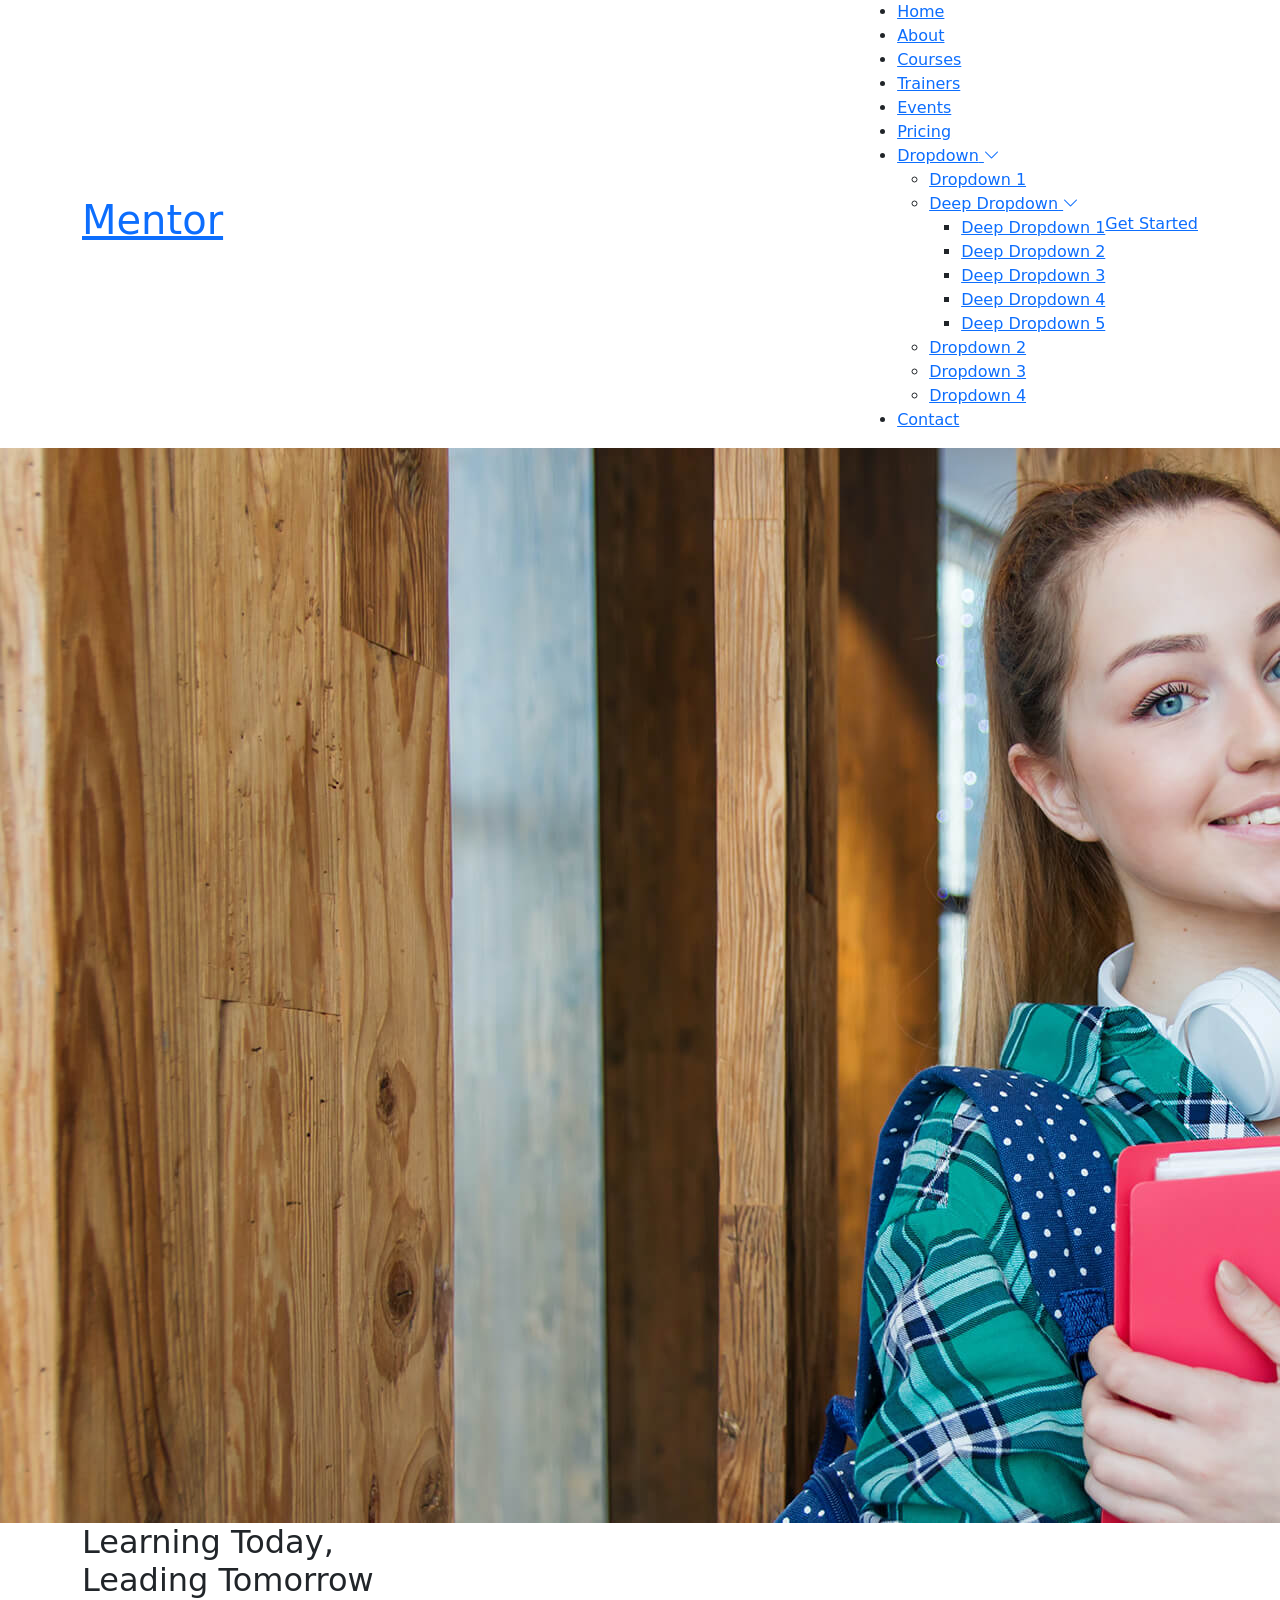
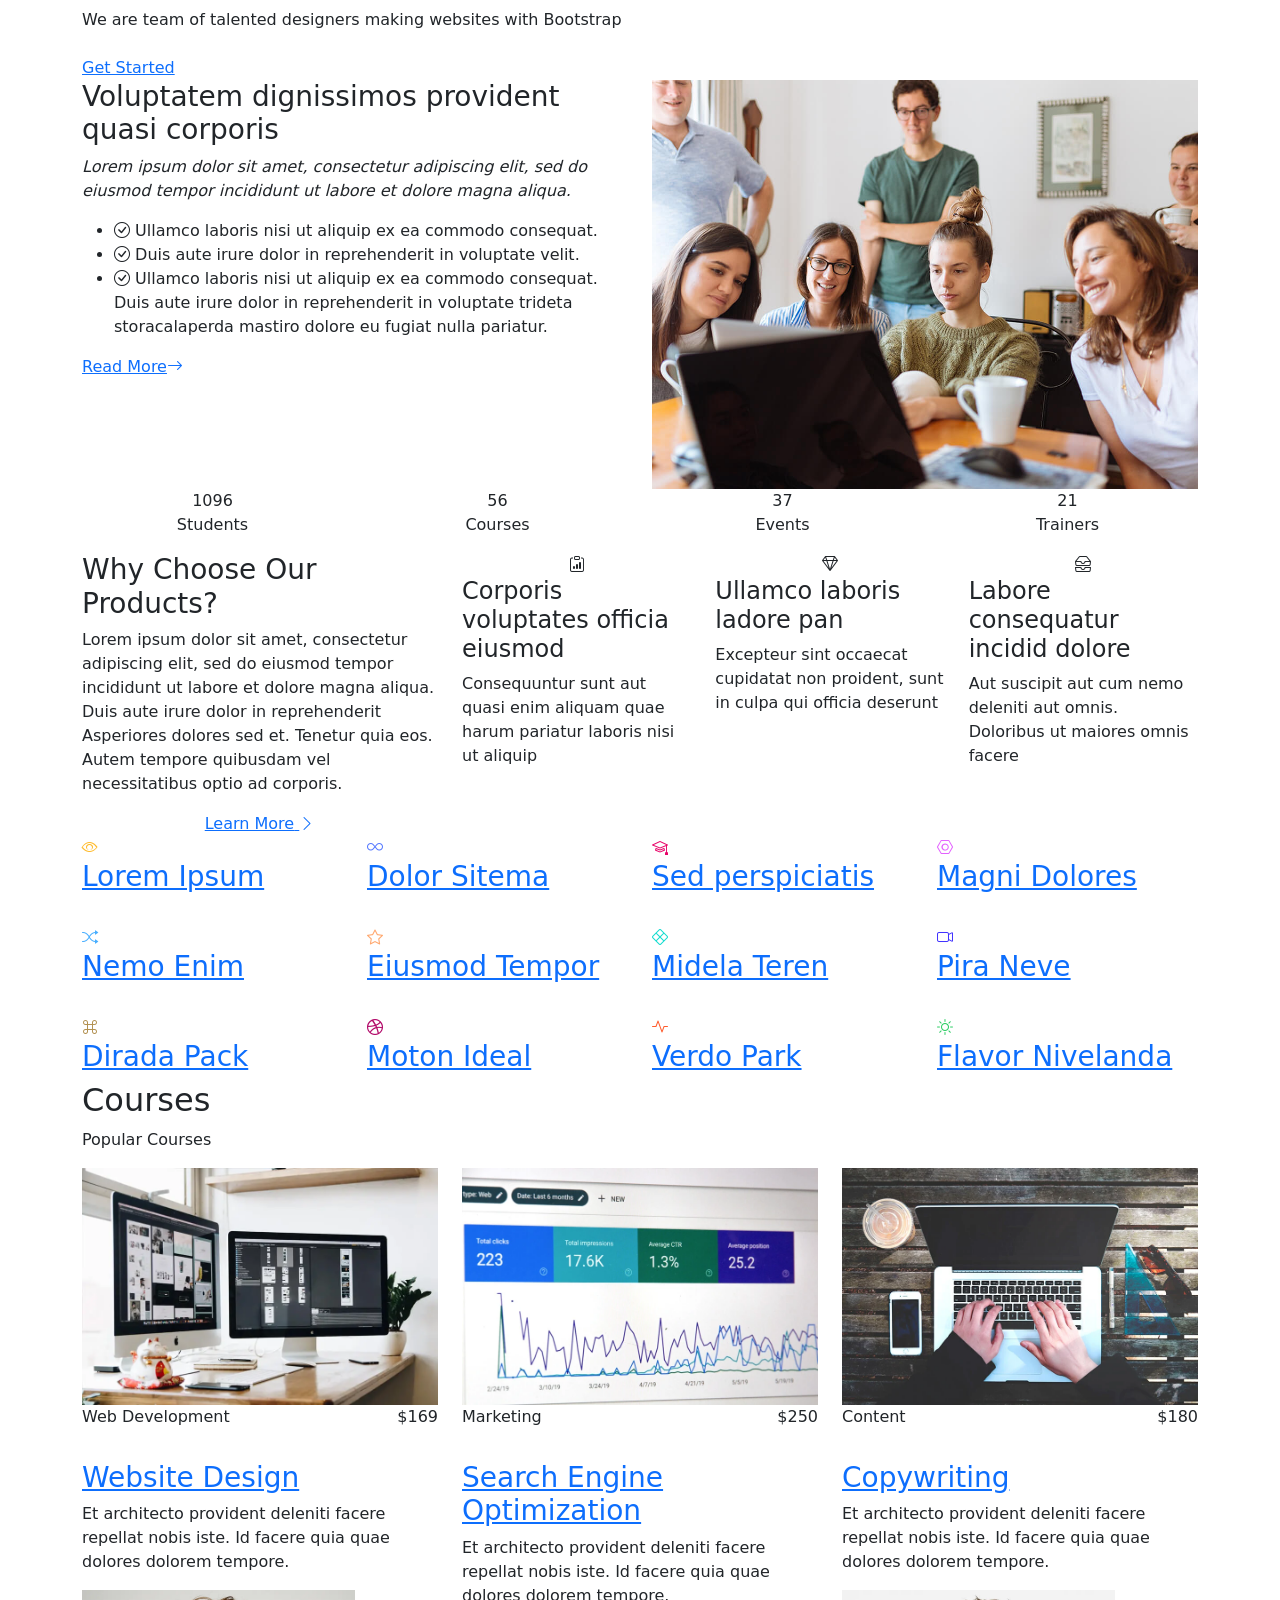
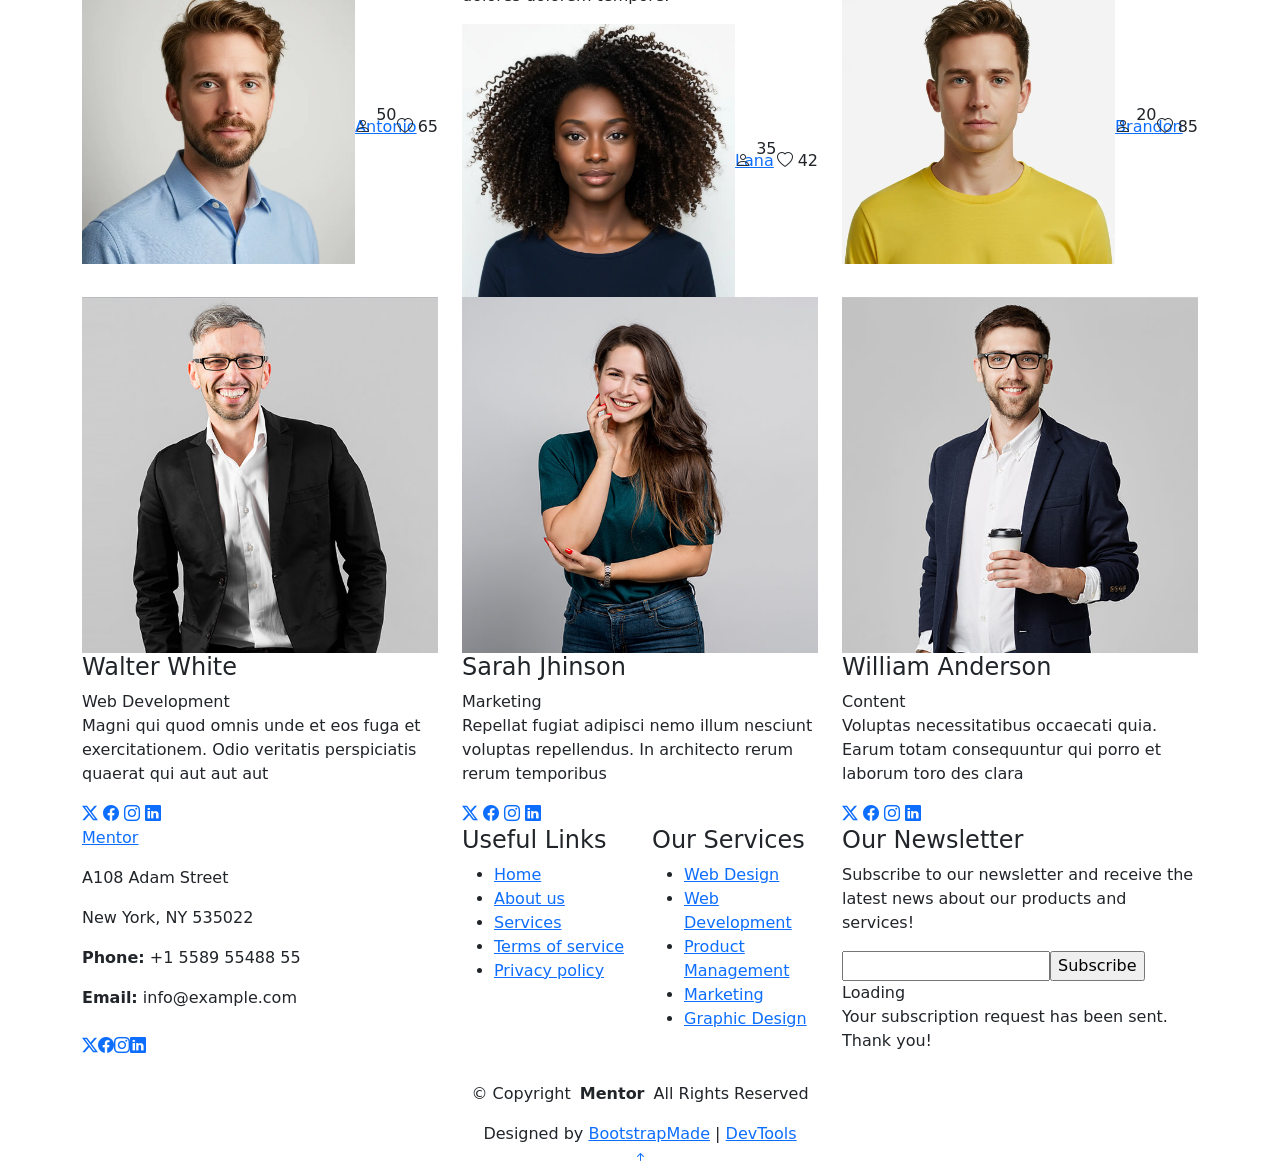
==== index.html @ 9e40e123 "push to github" ====
<!DOCTYPE html>
<html lang="en">

<head>
  <meta charset="utf-8">
  <meta content="width=device-width, initial-scale=1.0" name="viewport">
  <title>Index - Mentor Bootstrap Template</title>
  <meta name="description" content="">
  <meta name="keywords" content="">

  <!-- Favicons -->
  <link href="assets/img/favicon.png" rel="icon">
  <link href="assets/img/apple-touch-icon.png" rel="apple-touch-icon">

  <!-- Fonts -->
  <link href="https://fonts.googleapis.com" rel="preconnect">
  <link href="https://fonts.gstatic.com" rel="preconnect" crossorigin>
  <link href="https://fonts.googleapis.com/css2?family=Open+Sans:ital,wght@0,300;0,400;0,500;0,600;0,700;0,800;1,300;1,400;1,500;1,600;1,700;1,800&family=Poppins:ital,wght@0,100;0,200;0,300;0,400;0,500;0,600;0,700;0,800;0,900;1,100;1,200;1,300;1,400;1,500;1,600;1,700;1,800;1,900&family=Raleway:ital,wght@0,100;0,200;0,300;0,400;0,500;0,600;0,700;0,800;0,900;1,100;1,200;1,300;1,400;1,500;1,600;1,700;1,800;1,900&display=swap" rel="stylesheet">

  <!-- Vendor CSS Files -->
  <link href="assets/vendor/bootstrap/css/bootstrap.min.css" rel="stylesheet">
  <link href="assets/vendor/bootstrap-icons/bootstrap-icons.css" rel="stylesheet">
  <link href="assets/vendor/aos/aos.css" rel="stylesheet">
  <link href="assets/vendor/glightbox/css/glightbox.min.css" rel="stylesheet">
  <link href="assets/vendor/swiper/swiper-bundle.min.css" rel="stylesheet">

  <!-- Main CSS File -->
  <link href="assets/css/main.css" rel="stylesheet">

  <!-- =======================================================
  * Template Name: Mentor
  * Template URL: https://bootstrapmade.com/mentor-free-education-bootstrap-theme/
  * Updated: Jul 07 2025 with Bootstrap v5.3.7
  * Author: BootstrapMade.com
  * License: https://bootstrapmade.com/license/
  ======================================================== -->
</head>

<body class="index-page">

  <header id="header" class="header d-flex align-items-center sticky-top">
    <div class="container-fluid container-xl position-relative d-flex align-items-center">

      <a href="index.html" class="logo d-flex align-items-center me-auto">
        <!-- Uncomment the line below if you also wish to use an image logo -->
        <!-- <img src="assets/img/logo.webp" alt=""> -->
        <h1 class="sitename">Mentor</h1>
      </a>

      <nav id="navmenu" class="navmenu">
        <ul>
          <li><a href="index.html" class="active">Home<br></a></li>
          <li><a href="about.html">About</a></li>
          <li><a href="courses.html">Courses</a></li>
          <li><a href="trainers.html">Trainers</a></li>
          <li><a href="events.html">Events</a></li>
          <li><a href="pricing.html">Pricing</a></li>
          <li class="dropdown"><a href="#"><span>Dropdown</span> <i class="bi bi-chevron-down toggle-dropdown"></i></a>
            <ul>
              <li><a href="#">Dropdown 1</a></li>
              <li class="dropdown"><a href="#"><span>Deep Dropdown</span> <i class="bi bi-chevron-down toggle-dropdown"></i></a>
                <ul>
                  <li><a href="#">Deep Dropdown 1</a></li>
                  <li><a href="#">Deep Dropdown 2</a></li>
                  <li><a href="#">Deep Dropdown 3</a></li>
                  <li><a href="#">Deep Dropdown 4</a></li>
                  <li><a href="#">Deep Dropdown 5</a></li>
                </ul>
              </li>
              <li><a href="#">Dropdown 2</a></li>
              <li><a href="#">Dropdown 3</a></li>
              <li><a href="#">Dropdown 4</a></li>
            </ul>
          </li>
          <li><a href="contact.html">Contact</a></li>
        </ul>
        <i class="mobile-nav-toggle d-xl-none bi bi-list"></i>
      </nav>

      <a class="btn-getstarted" href="courses.html">Get Started</a>

    </div>
  </header>

  <main class="main">

    <!-- Hero Section -->
    <section id="hero" class="hero section dark-background">

      <img src="assets/img/hero-bg.jpg" alt="" data-aos="fade-in">

      <div class="container">
        <h2 data-aos="fade-up" data-aos-delay="100">Learning Today,<br>Leading Tomorrow</h2>
        <p data-aos="fade-up" data-aos-delay="200">We are team of talented designers making websites with Bootstrap</p>
        <div class="d-flex mt-4" data-aos="fade-up" data-aos-delay="300">
          <a href="courses.html" class="btn-get-started">Get Started</a>
        </div>
      </div>

    </section><!-- /Hero Section -->

    <!-- About Section -->
    <section id="about" class="about section">

      <div class="container">

        <div class="row gy-4">

          <div class="col-lg-6 order-1 order-lg-2" data-aos="fade-up" data-aos-delay="100">
            <img src="assets/img/about.jpg" class="img-fluid" alt="">
          </div>

          <div class="col-lg-6 order-2 order-lg-1 content" data-aos="fade-up" data-aos-delay="200">
            <h3>Voluptatem dignissimos provident quasi corporis</h3>
            <p class="fst-italic">
              Lorem ipsum dolor sit amet, consectetur adipiscing elit, sed do eiusmod tempor incididunt ut labore et dolore
              magna aliqua.
            </p>
            <ul>
              <li><i class="bi bi-check-circle"></i> <span>Ullamco laboris nisi ut aliquip ex ea commodo consequat.</span></li>
              <li><i class="bi bi-check-circle"></i> <span>Duis aute irure dolor in reprehenderit in voluptate velit.</span></li>
              <li><i class="bi bi-check-circle"></i> <span>Ullamco laboris nisi ut aliquip ex ea commodo consequat. Duis aute irure dolor in reprehenderit in voluptate trideta storacalaperda mastiro dolore eu fugiat nulla pariatur.</span></li>
            </ul>
            <a href="#" class="read-more"><span>Read More</span><i class="bi bi-arrow-right"></i></a>
          </div>

        </div>

      </div>

    </section><!-- /About Section -->

    <!-- Counts Section -->
    <section id="counts" class="section counts light-background">

      <div class="container" data-aos="fade-up" data-aos-delay="100">

        <div class="row gy-4">

          <div class="col-lg-3 col-md-6">
            <div class="stats-item text-center w-100 h-100">
              <span data-purecounter-start="0" data-purecounter-end="1232" data-purecounter-duration="1" class="purecounter"></span>
              <p>Students</p>
            </div>
          </div><!-- End Stats Item -->

          <div class="col-lg-3 col-md-6">
            <div class="stats-item text-center w-100 h-100">
              <span data-purecounter-start="0" data-purecounter-end="64" data-purecounter-duration="1" class="purecounter"></span>
              <p>Courses</p>
            </div>
          </div><!-- End Stats Item -->

          <div class="col-lg-3 col-md-6">
            <div class="stats-item text-center w-100 h-100">
              <span data-purecounter-start="0" data-purecounter-end="42" data-purecounter-duration="1" class="purecounter"></span>
              <p>Events</p>
            </div>
          </div><!-- End Stats Item -->

          <div class="col-lg-3 col-md-6">
            <div class="stats-item text-center w-100 h-100">
              <span data-purecounter-start="0" data-purecounter-end="24" data-purecounter-duration="1" class="purecounter"></span>
              <p>Trainers</p>
            </div>
          </div><!-- End Stats Item -->

        </div>

      </div>

    </section><!-- /Counts Section -->

    <!-- Why Us Section -->
    <section id="why-us" class="section why-us">

      <div class="container">

        <div class="row gy-4">

          <div class="col-lg-4" data-aos="fade-up" data-aos-delay="100">
            <div class="why-box">
              <h3>Why Choose Our Products?</h3>
              <p>
                Lorem ipsum dolor sit amet, consectetur adipiscing elit, sed do eiusmod tempor incididunt ut labore et dolore magna aliqua. Duis aute irure dolor in reprehenderit
                Asperiores dolores sed et. Tenetur quia eos. Autem tempore quibusdam vel necessitatibus optio ad corporis.
              </p>
              <div class="text-center">
                <a href="#" class="more-btn"><span>Learn More</span> <i class="bi bi-chevron-right"></i></a>
              </div>
            </div>
          </div><!-- End Why Box -->

          <div class="col-lg-8 d-flex align-items-stretch">
            <div class="row gy-4" data-aos="fade-up" data-aos-delay="200">

              <div class="col-xl-4">
                <div class="icon-box d-flex flex-column justify-content-center align-items-center">
                  <i class="bi bi-clipboard-data"></i>
                  <h4>Corporis voluptates officia eiusmod</h4>
                  <p>Consequuntur sunt aut quasi enim aliquam quae harum pariatur laboris nisi ut aliquip</p>
                </div>
              </div><!-- End Icon Box -->

              <div class="col-xl-4" data-aos="fade-up" data-aos-delay="300">
                <div class="icon-box d-flex flex-column justify-content-center align-items-center">
                  <i class="bi bi-gem"></i>
                  <h4>Ullamco laboris ladore pan</h4>
                  <p>Excepteur sint occaecat cupidatat non proident, sunt in culpa qui officia deserunt</p>
                </div>
              </div><!-- End Icon Box -->

              <div class="col-xl-4" data-aos="fade-up" data-aos-delay="400">
                <div class="icon-box d-flex flex-column justify-content-center align-items-center">
                  <i class="bi bi-inboxes"></i>
                  <h4>Labore consequatur incidid dolore</h4>
                  <p>Aut suscipit aut cum nemo deleniti aut omnis. Doloribus ut maiores omnis facere</p>
                </div>
              </div><!-- End Icon Box -->

            </div>
          </div>

        </div>

      </div>

    </section><!-- /Why Us Section -->

    <!-- Features Section -->
    <section id="features" class="features section">

      <div class="container">

        <div class="row gy-4">

          <div class="col-lg-3 col-md-4" data-aos="fade-up" data-aos-delay="100">
            <div class="features-item">
              <i class="bi bi-eye" style="color: #ffbb2c;"></i>
              <h3><a href="" class="stretched-link">Lorem Ipsum</a></h3>
            </div>
          </div><!-- End Feature Item -->

          <div class="col-lg-3 col-md-4" data-aos="fade-up" data-aos-delay="200">
            <div class="features-item">
              <i class="bi bi-infinity" style="color: #5578ff;"></i>
              <h3><a href="" class="stretched-link">Dolor Sitema</a></h3>
            </div>
          </div><!-- End Feature Item -->

          <div class="col-lg-3 col-md-4" data-aos="fade-up" data-aos-delay="300">
            <div class="features-item">
              <i class="bi bi-mortarboard" style="color: #e80368;"></i>
              <h3><a href="" class="stretched-link">Sed perspiciatis</a></h3>
            </div>
          </div><!-- End Feature Item -->

          <div class="col-lg-3 col-md-4" data-aos="fade-up" data-aos-delay="400">
            <div class="features-item">
              <i class="bi bi-nut" style="color: #e361ff;"></i>
              <h3><a href="" class="stretched-link">Magni Dolores</a></h3>
            </div>
          </div><!-- End Feature Item -->

          <div class="col-lg-3 col-md-4" data-aos="fade-up" data-aos-delay="500">
            <div class="features-item">
              <i class="bi bi-shuffle" style="color: #47aeff;"></i>
              <h3><a href="" class="stretched-link">Nemo Enim</a></h3>
            </div>
          </div><!-- End Feature Item -->

          <div class="col-lg-3 col-md-4" data-aos="fade-up" data-aos-delay="600">
            <div class="features-item">
              <i class="bi bi-star" style="color: #ffa76e;"></i>
              <h3><a href="" class="stretched-link">Eiusmod Tempor</a></h3>
            </div>
          </div><!-- End Feature Item -->

          <div class="col-lg-3 col-md-4" data-aos="fade-up" data-aos-delay="700">
            <div class="features-item">
              <i class="bi bi-x-diamond" style="color: #11dbcf;"></i>
              <h3><a href="" class="stretched-link">Midela Teren</a></h3>
            </div>
          </div><!-- End Feature Item -->

          <div class="col-lg-3 col-md-4" data-aos="fade-up" data-aos-delay="800">
            <div class="features-item">
              <i class="bi bi-camera-video" style="color: #4233ff;"></i>
              <h3><a href="" class="stretched-link">Pira Neve</a></h3>
            </div>
          </div><!-- End Feature Item -->

          <div class="col-lg-3 col-md-4" data-aos="fade-up" data-aos-delay="900">
            <div class="features-item">
              <i class="bi bi-command" style="color: #b2904f;"></i>
              <h3><a href="" class="stretched-link">Dirada Pack</a></h3>
            </div>
          </div><!-- End Feature Item -->

          <div class="col-lg-3 col-md-4" data-aos="fade-up" data-aos-delay="1000">
            <div class="features-item">
              <i class="bi bi-dribbble" style="color: #b20969;"></i>
              <h3><a href="" class="stretched-link">Moton Ideal</a></h3>
            </div>
          </div><!-- End Feature Item -->

          <div class="col-lg-3 col-md-4" data-aos="fade-up" data-aos-delay="1100">
            <div class="features-item">
              <i class="bi bi-activity" style="color: #ff5828;"></i>
              <h3><a href="" class="stretched-link">Verdo Park</a></h3>
            </div>
          </div><!-- End Feature Item -->

          <div class="col-lg-3 col-md-4" data-aos="fade-up" data-aos-delay="1200">
            <div class="features-item">
              <i class="bi bi-brightness-high" style="color: #29cc61;"></i>
              <h3><a href="" class="stretched-link">Flavor Nivelanda</a></h3>
            </div>
          </div><!-- End Feature Item -->

        </div>

      </div>

    </section><!-- /Features Section -->

    <!-- Courses Section -->
    <section id="courses" class="courses section">

      <!-- Section Title -->
      <div class="container section-title" data-aos="fade-up">
        <h2>Courses</h2>
        <p>Popular Courses</p>
      </div><!-- End Section Title -->

      <div class="container">

        <div class="row">

          <div class="col-lg-4 col-md-6 d-flex align-items-stretch" data-aos="zoom-in" data-aos-delay="100">
            <div class="course-item">
              <img src="assets/img/course/course-1.webp" class="img-fluid" alt="...">
              <div class="course-content">
                <div class="d-flex justify-content-between align-items-center mb-3">
                  <p class="category">Web Development</p>
                  <p class="price">$169</p>
                </div>

                <h3><a href="course-details.html">Website Design</a></h3>
                <p class="description">Et architecto provident deleniti facere repellat nobis iste. Id facere quia quae dolores dolorem tempore.</p>
                <div class="trainer d-flex justify-content-between align-items-center">
                  <div class="trainer-profile d-flex align-items-center">
                    <img src="assets/img/person/person-m-7.webp" class="img-fluid" alt="">
                    <a href="" class="trainer-link">Antonio</a>
                  </div>
                  <div class="trainer-rank d-flex align-items-center">
                    <i class="bi bi-person user-icon"></i>&nbsp;50
                    &nbsp;&nbsp;
                    <i class="bi bi-heart heart-icon"></i>&nbsp;65
                  </div>
                </div>
              </div>
            </div>
          </div> <!-- End Course Item-->

          <div class="col-lg-4 col-md-6 d-flex align-items-stretch mt-4 mt-md-0" data-aos="zoom-in" data-aos-delay="200">
            <div class="course-item">
              <img src="assets/img/course/course-2.webp" class="img-fluid" alt="...">
              <div class="course-content">
                <div class="d-flex justify-content-between align-items-center mb-3">
                  <p class="category">Marketing</p>
                  <p class="price">$250</p>
                </div>

                <h3><a href="course-details.html">Search Engine Optimization</a></h3>
                <p class="description">Et architecto provident deleniti facere repellat nobis iste. Id facere quia quae dolores dolorem tempore.</p>
                <div class="trainer d-flex justify-content-between align-items-center">
                  <div class="trainer-profile d-flex align-items-center">
                    <img src="assets/img/person/person-f-14.webp" class="img-fluid" alt="">
                    <a href="" class="trainer-link">Lana</a>
                  </div>
                  <div class="trainer-rank d-flex align-items-center">
                    <i class="bi bi-person user-icon"></i>&nbsp;35
                    &nbsp;&nbsp;
                    <i class="bi bi-heart heart-icon"></i>&nbsp;42
                  </div>
                </div>
              </div>
            </div>
          </div> <!-- End Course Item-->

          <div class="col-lg-4 col-md-6 d-flex align-items-stretch mt-4 mt-lg-0" data-aos="zoom-in" data-aos-delay="300">
            <div class="course-item">
              <img src="assets/img/course/course-3.webp" class="img-fluid" alt="...">
              <div class="course-content">
                <div class="d-flex justify-content-between align-items-center mb-3">
                  <p class="category">Content</p>
                  <p class="price">$180</p>
                </div>

                <h3><a href="course-details.html">Copywriting</a></h3>
                <p class="description">Et architecto provident deleniti facere repellat nobis iste. Id facere quia quae dolores dolorem tempore.</p>
                <div class="trainer d-flex justify-content-between align-items-center">
                  <div class="trainer-profile d-flex align-items-center">
                    <img src="assets/img/person/person-m-12.webp" class="img-fluid" alt="">
                    <a href="" class="trainer-link">Brandon</a>
                  </div>
                  <div class="trainer-rank d-flex align-items-center">
                    <i class="bi bi-person user-icon"></i>&nbsp;20
                    &nbsp;&nbsp;
                    <i class="bi bi-heart heart-icon"></i>&nbsp;85
                  </div>
                </div>
              </div>
            </div>
          </div> <!-- End Course Item-->

        </div>

      </div>

    </section><!-- /Courses Section -->

    <!-- Trainers Index Section -->
    <section id="trainers-index" class="section trainers-index">

      <div class="container">

        <div class="row">

          <div class="col-lg-4 col-md-6 d-flex" data-aos="fade-up" data-aos-delay="100">
            <div class="member">
              <img src="assets/img/trainers/trainer-1.jpg" class="img-fluid" alt="">
              <div class="member-content">
                <h4>Walter White</h4>
                <span>Web Development</span>
                <p>
                  Magni qui quod omnis unde et eos fuga et exercitationem. Odio veritatis perspiciatis quaerat qui aut aut aut
                </p>
                <div class="social">
                  <a href=""><i class="bi bi-twitter-x"></i></a>
                  <a href=""><i class="bi bi-facebook"></i></a>
                  <a href=""><i class="bi bi-instagram"></i></a>
                  <a href=""><i class="bi bi-linkedin"></i></a>
                </div>
              </div>
            </div>
          </div><!-- End Team Member -->

          <div class="col-lg-4 col-md-6 d-flex" data-aos="fade-up" data-aos-delay="200">
            <div class="member">
              <img src="assets/img/trainers/trainer-2.jpg" class="img-fluid" alt="">
              <div class="member-content">
                <h4>Sarah Jhinson</h4>
                <span>Marketing</span>
                <p>
                  Repellat fugiat adipisci nemo illum nesciunt voluptas repellendus. In architecto rerum rerum temporibus
                </p>
                <div class="social">
                  <a href=""><i class="bi bi-twitter-x"></i></a>
                  <a href=""><i class="bi bi-facebook"></i></a>
                  <a href=""><i class="bi bi-instagram"></i></a>
                  <a href=""><i class="bi bi-linkedin"></i></a>
                </div>
              </div>
            </div>
          </div><!-- End Team Member -->

          <div class="col-lg-4 col-md-6 d-flex" data-aos="fade-up" data-aos-delay="300">
            <div class="member">
              <img src="assets/img/trainers/trainer-3.jpg" class="img-fluid" alt="">
              <div class="member-content">
                <h4>William Anderson</h4>
                <span>Content</span>
                <p>
                  Voluptas necessitatibus occaecati quia. Earum totam consequuntur qui porro et laborum toro des clara
                </p>
                <div class="social">
                  <a href=""><i class="bi bi-twitter-x"></i></a>
                  <a href=""><i class="bi bi-facebook"></i></a>
                  <a href=""><i class="bi bi-instagram"></i></a>
                  <a href=""><i class="bi bi-linkedin"></i></a>
                </div>
              </div>
            </div>
          </div><!-- End Team Member -->

        </div>

      </div>

    </section><!-- /Trainers Index Section -->

  </main>

  <footer id="footer" class="footer position-relative light-background">

    <div class="container footer-top">
      <div class="row gy-4">
        <div class="col-lg-4 col-md-6 footer-about">
          <a href="index.html" class="logo d-flex align-items-center">
            <span class="sitename">Mentor</span>
          </a>
          <div class="footer-contact pt-3">
            <p>A108 Adam Street</p>
            <p>New York, NY 535022</p>
            <p class="mt-3"><strong>Phone:</strong> <span>+1 5589 55488 55</span></p>
            <p><strong>Email:</strong> <span>info@example.com</span></p>
          </div>
          <div class="social-links d-flex mt-4">
            <a href=""><i class="bi bi-twitter-x"></i></a>
            <a href=""><i class="bi bi-facebook"></i></a>
            <a href=""><i class="bi bi-instagram"></i></a>
            <a href=""><i class="bi bi-linkedin"></i></a>
          </div>
        </div>

        <div class="col-lg-2 col-md-3 footer-links">
          <h4>Useful Links</h4>
          <ul>
            <li><a href="#">Home</a></li>
            <li><a href="#">About us</a></li>
            <li><a href="#">Services</a></li>
            <li><a href="#">Terms of service</a></li>
            <li><a href="#">Privacy policy</a></li>
          </ul>
        </div>

        <div class="col-lg-2 col-md-3 footer-links">
          <h4>Our Services</h4>
          <ul>
            <li><a href="#">Web Design</a></li>
            <li><a href="#">Web Development</a></li>
            <li><a href="#">Product Management</a></li>
            <li><a href="#">Marketing</a></li>
            <li><a href="#">Graphic Design</a></li>
          </ul>
        </div>

        <div class="col-lg-4 col-md-12 footer-newsletter">
          <h4>Our Newsletter</h4>
          <p>Subscribe to our newsletter and receive the latest news about our products and services!</p>
          <form action="#" method="post" class="email-form">
            <div class="newsletter-form"><input type="email" name="email"><input type="submit" value="Subscribe"></div>
            <div class="loading">Loading</div>
            <div class="error-message"></div>
            <div class="sent-message">Your subscription request has been sent. Thank you!</div>
          </form>
        </div>

      </div>
    </div>

    <div class="container copyright text-center mt-4">
      <p>© <span>Copyright</span> <strong class="px-1 sitename">Mentor</strong> <span>All Rights Reserved</span></p>
      <div class="credits">
        <!-- All the links in the footer should remain intact. -->
        <!-- You can delete the links only if you've purchased the pro version. -->
        <!-- Licensing information: https://bootstrapmade.com/license/ -->
        Designed by <a href="https://bootstrapmade.com/">BootstrapMade</a> | <a href="https://bootstrapmade.com/tools/">DevTools</a>
      </div>
    </div>

  </footer>

  <!-- Scroll Top -->
  <a href="#" id="scroll-top" class="scroll-top d-flex align-items-center justify-content-center"><i class="bi bi-arrow-up-short"></i></a>

  <!-- Preloader -->
  <div id="preloader"></div>

  <!-- Vendor JS Files -->
  <script src="assets/vendor/bootstrap/js/bootstrap.bundle.min.js"></script>
  <script src="assets/vendor/aos/aos.js"></script>
  <script src="assets/vendor/glightbox/js/glightbox.min.js"></script>
  <script src="assets/vendor/purecounter/purecounter_vanilla.js"></script>
  <script src="assets/vendor/swiper/swiper-bundle.min.js"></script>

  <!-- Main JS File -->
  <script src="assets/js/main.js"></script>

</body>

</html>
---- assets/css/main.css ----
/**
* Template Name: Mentor
* Template URL: https://bootstrapmade.com/mentor-free-education-bootstrap-theme/
* Updated: Jul 07 2025 with Bootstrap v5.3.7
* Author: BootstrapMade.com
* License: https://bootstrapmade.com/license/
*/

/*--------------------------------------------------------------
# Font & Color Variables
# Help: https://bootstrapmade.com/color-system/
--------------------------------------------------------------*/
/* Fonts */
:root {
  --default-font: "Open Sans",  system-ui, -apple-system, "Segoe UI", Roboto, "Helvetica Neue", Arial, "Noto Sans", "Liberation Sans", sans-serif, "Apple Color Emoji", "Segoe UI Emoji", "Segoe UI Symbol", "Noto Color Emoji";
  --heading-font: "Raleway",  sans-serif;
  --nav-font: "Poppins",  sans-serif;
}

/* Global Colors - The following color variables are used throughout the website. Updating them here will change the color scheme of the entire website */
:root { 
  --background-color: #ffffff; /* Background color for the entire website, including individual sections */
  --default-color: #444444; /* Default color used for the majority of the text content across the entire website */
  --heading-color: #37423b; /* Color for headings, subheadings and title throughout the website */
  --accent-color: #5fcf80; /* Accent color that represents your brand on the website. It's used for buttons, links, and other elements that need to stand out */
  --surface-color: #ffffff; /* The surface color is used as a background of boxed elements within sections, such as cards, icon boxes, or other elements that require a visual separation from the global background. */
  --contrast-color: #ffffff; /* Contrast color for text, ensuring readability against backgrounds of accent, heading, or default colors. */
}

/* Nav Menu Colors - The following color variables are used specifically for the navigation menu. They are separate from the global colors to allow for more customization options */
:root {
  --nav-color: #272828;  /* The default color of the main navmenu links */
  --nav-hover-color: #5fcf80; /* Applied to main navmenu links when they are hovered over or active */
  --nav-mobile-background-color: #ffffff; /* Used as the background color for mobile navigation menu */
  --nav-dropdown-background-color: #ffffff; /* Used as the background color for dropdown items that appear when hovering over primary navigation items */
  --nav-dropdown-color: #272828; /* Used for navigation links of the dropdown items in the navigation menu. */
  --nav-dropdown-hover-color: #5fcf80; /* Similar to --nav-hover-color, this color is applied to dropdown navigation links when they are hovered over. */
}

/* Color Presets - These classes override global colors when applied to any section or element, providing reuse of the sam color scheme. */

.light-background {
  --background-color: #f9f9f9;
  --surface-color: #ffffff;
}

.dark-background {
  --background-color: #060606;
  --default-color: #ffffff;
  --heading-color: #ffffff;
  --surface-color: #252525;
  --contrast-color: #ffffff;
}

/* Smooth scroll */
:root {
  scroll-behavior: smooth;
}

/*--------------------------------------------------------------
# General Styling & Shared Classes
--------------------------------------------------------------*/
body {
  color: var(--default-color);
  background-color: var(--background-color);
  font-family: var(--default-font);
}

a {
  color: var(--accent-color);
  text-decoration: none;
  transition: 0.3s;
}

a:hover {
  color: color-mix(in srgb, var(--accent-color), transparent 25%);
  text-decoration: none;
}

h1,
h2,
h3,
h4,
h5,
h6 {
  color: var(--heading-color);
  font-family: var(--heading-font);
}

/* Email Form Messages
------------------------------*/
.email-form .error-message {
  display: none;
  background: #df1529;
  color: #ffffff;
  text-align: left;
  padding: 15px;
  margin-bottom: 24px;
  font-weight: 600;
}

.email-form .sent-message {
  display: none;
  color: #ffffff;
  background: #059652;
  text-align: center;
  padding: 15px;
  margin-bottom: 24px;
  font-weight: 600;
}

.email-form .loading {
  display: none;
  background: var(--surface-color);
  text-align: center;
  padding: 15px;
  margin-bottom: 24px;
}

.email-form .loading:before {
  content: "";
  display: inline-block;
  border-radius: 50%;
  width: 24px;
  height: 24px;
  margin: 0 10px -6px 0;
  border: 3px solid var(--accent-color);
  border-top-color: var(--surface-color);
  animation: email-form-loading 1s linear infinite;
}

@keyframes email-form-loading {
  0% {
    transform: rotate(0deg);
  }

  100% {
    transform: rotate(360deg);
  }
}

/* Pulsating Play Button
------------------------------*/
.pulsating-play-btn {
  width: 94px;
  height: 94px;
  background: radial-gradient(var(--accent-color) 50%, color-mix(in srgb, var(--accent-color), transparent 75%) 52%);
  border-radius: 50%;
  display: block;
  position: relative;
  overflow: hidden;
}

.pulsating-play-btn:before {
  content: "";
  position: absolute;
  width: 120px;
  height: 120px;
  animation-delay: 0s;
  animation: pulsate-play-btn 2s;
  animation-direction: forwards;
  animation-iteration-count: infinite;
  animation-timing-function: steps;
  opacity: 1;
  border-radius: 50%;
  border: 5px solid color-mix(in srgb, var(--accent-color), transparent 30%);
  top: -15%;
  left: -15%;
  background: rgba(198, 16, 0, 0);
}

.pulsating-play-btn:after {
  content: "";
  position: absolute;
  left: 50%;
  top: 50%;
  transform: translateX(-40%) translateY(-50%);
  width: 0;
  height: 0;
  border-top: 10px solid transparent;
  border-bottom: 10px solid transparent;
  border-left: 15px solid #fff;
  z-index: 100;
  transition: all 400ms cubic-bezier(0.55, 0.055, 0.675, 0.19);
}

.pulsating-play-btn:hover:before {
  content: "";
  position: absolute;
  left: 50%;
  top: 50%;
  transform: translateX(-40%) translateY(-50%);
  width: 0;
  height: 0;
  border: none;
  border-top: 10px solid transparent;
  border-bottom: 10px solid transparent;
  border-left: 15px solid #fff;
  z-index: 200;
  animation: none;
  border-radius: 0;
}

.pulsating-play-btn:hover:after {
  border-left: 15px solid var(--accent-color);
  transform: scale(20);
}

@keyframes pulsate-play-btn {
  0% {
    transform: scale(0.6, 0.6);
    opacity: 1;
  }

  100% {
    transform: scale(1, 1);
    opacity: 0;
  }
}

/*--------------------------------------------------------------
# Global Header
--------------------------------------------------------------*/
.header {
  color: var(--default-color);
  background-color: var(--background-color);
  padding: 15px 0;
  transition: all 0.5s;
  z-index: 997;
}

.header .logo {
  line-height: 1;
}

.header .logo img {
  max-height: 36px;
  margin-right: 8px;
}

.header .logo h1 {
  font-weight: 700;
  font-size: 30px;
  margin: 0;
  letter-spacing: 1px;
  text-transform: uppercase;
  color: var(--accent-color);
}

.header .btn-getstarted,
.header .btn-getstarted:focus {
  color: var(--contrast-color);
  background: var(--accent-color);
  font-size: 14px;
  padding: 8px 25px;
  margin: 0 0 0 30px;
  border-radius: 50px;
  transition: 0.3s;
}

.header .btn-getstarted:hover,
.header .btn-getstarted:focus:hover {
  color: var(--contrast-color);
  background: color-mix(in srgb, var(--accent-color), transparent 15%);
}

@media (max-width: 1200px) {
  .header .logo {
    order: 1;
  }

  .header .btn-getstarted {
    order: 2;
    margin: 0 15px 0 0;
    padding: 6px 15px;
  }

  .header .navmenu {
    order: 3;
  }
}

.scrolled .header {
  box-shadow: 0px 0 18px rgba(0, 0, 0, 0.1);
}

/*--------------------------------------------------------------
# Navigation Menu
--------------------------------------------------------------*/
/* Navmenu - Desktop */
@media (min-width: 1200px) {
  .navmenu {
    padding: 0;
  }

  .navmenu ul {
    margin: 0;
    padding: 0;
    display: flex;
    list-style: none;
    align-items: center;
  }

  .navmenu li {
    position: relative;
  }

  .navmenu a,
  .navmenu a:focus {
    color: var(--nav-color);
    padding: 18px 15px;
    font-size: 16px;
    font-family: var(--nav-font);
    font-weight: 400;
    display: flex;
    align-items: center;
    justify-content: space-between;
    white-space: nowrap;
    transition: 0.3s;
  }

  .navmenu a i,
  .navmenu a:focus i {
    font-size: 12px;
    line-height: 0;
    margin-left: 5px;
    transition: 0.3s;
  }

  .navmenu li:last-child a {
    padding-right: 0;
  }

  .navmenu li:hover>a,
  .navmenu .active,
  .navmenu .active:focus {
    color: var(--nav-hover-color);
  }

  .navmenu .dropdown ul {
    margin: 0;
    padding: 10px 0;
    background: var(--nav-dropdown-background-color);
    display: block;
    position: absolute;
    visibility: hidden;
    left: 14px;
    top: 130%;
    opacity: 0;
    transition: 0.3s;
    border-radius: 4px;
    z-index: 99;
    box-shadow: 0px 0px 30px rgba(0, 0, 0, 0.1);
  }

  .navmenu .dropdown ul li {
    min-width: 200px;
  }

  .navmenu .dropdown ul a {
    padding: 10px 20px;
    font-size: 15px;
    text-transform: none;
    color: var(--nav-dropdown-color);
  }

  .navmenu .dropdown ul a i {
    font-size: 12px;
  }

  .navmenu .dropdown ul a:hover,
  .navmenu .dropdown ul .active:hover,
  .navmenu .dropdown ul li:hover>a {
    color: var(--nav-dropdown-hover-color);
  }

  .navmenu .dropdown:hover>ul {
    opacity: 1;
    top: 100%;
    visibility: visible;
  }

  .navmenu .dropdown .dropdown ul {
    top: 0;
    left: -90%;
    visibility: hidden;
  }

  .navmenu .dropdown .dropdown:hover>ul {
    opacity: 1;
    top: 0;
    left: -100%;
    visibility: visible;
  }
}

/* Navmenu - Mobile */
@media (max-width: 1199px) {
  .mobile-nav-toggle {
    color: var(--nav-color);
    font-size: 28px;
    line-height: 0;
    margin-right: 10px;
    cursor: pointer;
    transition: color 0.3s;
  }

  .navmenu {
    padding: 0;
    z-index: 9997;
  }

  .navmenu ul {
    display: none;
    list-style: none;
    position: absolute;
    inset: 60px 20px 20px 20px;
    padding: 10px 0;
    margin: 0;
    border-radius: 6px;
    background-color: var(--nav-mobile-background-color);
    border: 1px solid color-mix(in srgb, var(--default-color), transparent 90%);
    box-shadow: none;
    overflow-y: auto;
    transition: 0.3s;
    z-index: 9998;
  }

  .navmenu a,
  .navmenu a:focus {
    color: var(--nav-dropdown-color);
    padding: 10px 20px;
    font-family: var(--nav-font);
    font-size: 17px;
    font-weight: 500;
    display: flex;
    align-items: center;
    justify-content: space-between;
    white-space: nowrap;
    transition: 0.3s;
  }

  .navmenu a i,
  .navmenu a:focus i {
    font-size: 12px;
    line-height: 0;
    margin-left: 5px;
    width: 30px;
    height: 30px;
    display: flex;
    align-items: center;
    justify-content: center;
    border-radius: 50%;
    transition: 0.3s;
    background-color: color-mix(in srgb, var(--accent-color), transparent 90%);
  }

  .navmenu a i:hover,
  .navmenu a:focus i:hover {
    background-color: var(--accent-color);
    color: var(--contrast-color);
  }

  .navmenu a:hover,
  .navmenu .active,
  .navmenu .active:focus {
    color: var(--nav-dropdown-hover-color);
  }

  .navmenu .active i,
  .navmenu .active:focus i {
    background-color: var(--accent-color);
    color: var(--contrast-color);
    transform: rotate(180deg);
  }

  .navmenu .dropdown ul {
    position: static;
    display: none;
    z-index: 99;
    padding: 10px 0;
    margin: 10px 20px;
    background-color: var(--nav-dropdown-background-color);
    transition: all 0.5s ease-in-out;
  }

  .navmenu .dropdown ul ul {
    background-color: rgba(33, 37, 41, 0.1);
  }

  .navmenu .dropdown>.dropdown-active {
    display: block;
    background-color: rgba(33, 37, 41, 0.03);
  }

  .mobile-nav-active {
    overflow: hidden;
  }

  .mobile-nav-active .mobile-nav-toggle {
    color: #fff;
    position: absolute;
    font-size: 32px;
    top: 15px;
    right: 15px;
    margin-right: 0;
    z-index: 9999;
  }

  .mobile-nav-active .navmenu {
    position: fixed;
    overflow: hidden;
    inset: 0;
    background: rgba(33, 37, 41, 0.8);
    transition: 0.3s;
  }

  .mobile-nav-active .navmenu>ul {
    display: block;
  }
}

/*--------------------------------------------------------------
# Global Footer
--------------------------------------------------------------*/
.footer {
  color: var(--default-color);
  background-color: var(--background-color);
  font-size: 14px;
  padding-bottom: 50px;
  position: relative;
}

.footer .footer-top {
  padding-top: 50px;
}

.footer .footer-about .logo {
  margin-bottom: 0;
}

.footer .footer-about .logo img {
  max-height: 40px;
  margin-right: 6px;
}

.footer .footer-about .logo span {
  font-size: 26px;
  font-weight: 700;
  letter-spacing: 1px;
  font-family: var(--heading-font);
  color: var(--heading-color);
}

.footer .footer-about p {
  font-size: 14px;
  font-family: var(--heading-font);
}

.footer .social-links a {
  display: flex;
  align-items: center;
  justify-content: center;
  width: 40px;
  height: 40px;
  border-radius: 50%;
  border: 1px solid color-mix(in srgb, var(--default-color), transparent 50%);
  font-size: 16px;
  color: color-mix(in srgb, var(--default-color), transparent 30%);
  margin-right: 10px;
  transition: 0.3s;
}

.footer .social-links a:hover {
  color: var(--accent-color);
  border-color: var(--accent-color);
}

.footer h4 {
  font-size: 16px;
  font-weight: bold;
  position: relative;
  padding-bottom: 12px;
}

.footer .footer-links {
  margin-bottom: 30px;
}

.footer .footer-links ul {
  list-style: none;
  padding: 0;
  margin: 0;
}

.footer .footer-links ul i {
  padding-right: 2px;
  font-size: 12px;
  line-height: 0;
}

.footer .footer-links ul li {
  padding: 10px 0;
  display: flex;
  align-items: center;
}

.footer .footer-links ul li:first-child {
  padding-top: 0;
}

.footer .footer-links ul a {
  color: color-mix(in srgb, var(--default-color), transparent 30%);
  display: inline-block;
  line-height: 1;
}

.footer .footer-links ul a:hover {
  color: var(--accent-color);
}

.footer .footer-contact p {
  margin-bottom: 5px;
}

.footer .footer-newsletter .newsletter-form {
  margin-top: 30px;
  margin-bottom: 15px;
  padding: 6px 8px;
  position: relative;
  border-radius: 50px;
  border: 1px solid color-mix(in srgb, var(--default-color), transparent 80%);
  display: flex;
  background-color: var(--surface-color);
  transition: 0.3s;
}

.footer .footer-newsletter .newsletter-form:focus-within {
  border-color: var(--accent-color);
}

.footer .footer-newsletter .newsletter-form input[type=email] {
  border: 0;
  padding: 4px 8px;
  width: 100%;
  background-color: var(--surface-color);
  color: var(--default-color);
}

.footer .footer-newsletter .newsletter-form input[type=email]:focus-visible {
  outline: none;
}

.footer .footer-newsletter .newsletter-form input[type=submit] {
  border: 0;
  font-size: 16px;
  padding: 0 20px 2px 20px;
  margin: -7px -8px -7px 0;
  background: var(--accent-color);
  color: var(--contrast-color);
  transition: 0.3s;
  border-radius: 50px;
}

.footer .footer-newsletter .newsletter-form input[type=submit]:hover {
  background: color-mix(in srgb, var(--accent-color), transparent 20%);
}

.footer .copyright {
  padding-top: 25px;
  padding-bottom: 25px;
  background-color: color-mix(in srgb, var(--default-color), transparent 95%);
}

.footer .copyright p {
  margin-bottom: 0;
}

.footer .credits {
  margin-top: 6px;
  font-size: 13px;
}

/*--------------------------------------------------------------
# Preloader
--------------------------------------------------------------*/
#preloader {
  position: fixed;
  inset: 0;
  z-index: 999999;
  overflow: hidden;
  background: var(--background-color);
  transition: all 0.6s ease-out;
}

#preloader:before {
  content: "";
  position: fixed;
  top: calc(50% - 30px);
  left: calc(50% - 30px);
  border: 6px solid #ffffff;
  border-color: var(--accent-color) transparent var(--accent-color) transparent;
  border-radius: 50%;
  width: 60px;
  height: 60px;
  animation: animate-preloader 1.5s linear infinite;
}

@keyframes animate-preloader {
  0% {
    transform: rotate(0deg);
  }

  100% {
    transform: rotate(360deg);
  }
}

/*--------------------------------------------------------------
# Scroll Top Button
--------------------------------------------------------------*/
.scroll-top {
  position: fixed;
  visibility: hidden;
  opacity: 0;
  right: 15px;
  bottom: -15px;
  z-index: 99999;
  background-color: var(--accent-color);
  width: 44px;
  height: 44px;
  border-radius: 50px;
  transition: all 0.4s;
}

.scroll-top i {
  font-size: 24px;
  color: var(--contrast-color);
  line-height: 0;
}

.scroll-top:hover {
  background-color: color-mix(in srgb, var(--accent-color), transparent 20%);
  color: var(--contrast-color);
}

.scroll-top.active {
  visibility: visible;
  opacity: 1;
  bottom: 15px;
}

/*--------------------------------------------------------------
# Disable aos animation delay on mobile devices
--------------------------------------------------------------*/
@media screen and (max-width: 768px) {
  [data-aos-delay] {
    transition-delay: 0 !important;
  }
}

/*--------------------------------------------------------------
# Global Page Titles & Breadcrumbs
--------------------------------------------------------------*/
.page-title {
  --default-color: var(--contrast-color);
  --background-color: var(--accent-color);
  --heading-color: var(--contrast-color);
  color: var(--default-color);
  background-color: var(--background-color);
  position: relative;
}

.page-title .heading {
  padding: 80px 0;
  border-top: 1px solid color-mix(in srgb, var(--default-color), transparent 90%);
}

.page-title .heading h1 {
  font-size: 38px;
  font-weight: 700;
}

.page-title nav {
  background-color: color-mix(in srgb, var(--accent-color) 90%, black 5%);
  padding: 20px 0;
}

.page-title nav a {
  color: var(--default-color);
}

.page-title nav ol {
  display: flex;
  flex-wrap: wrap;
  list-style: none;
  margin: 0;
  font-size: 16px;
  font-weight: 600;
}

.page-title nav ol li+li {
  padding-left: 10px;
}

.page-title nav ol li+li::before {
  content: "/";
  display: inline-block;
  padding-right: 10px;
  color: color-mix(in srgb, var(--default-color), transparent 70%);
}

/*--------------------------------------------------------------
# Global Sections
--------------------------------------------------------------*/
section,
.section {
  color: var(--default-color);
  background-color: var(--background-color);
  padding: 60px 0;
  scroll-margin-top: 900px;
  overflow: clip;
}

@media (max-width: 1199px) {

  section,
  .section {
    scroll-margin-top: 66px;
  }
}

/*--------------------------------------------------------------
# Global Section Titles
--------------------------------------------------------------*/
.section-title {
  padding-bottom: 60px;
  position: relative;
}

.section-title h2 {
  font-size: 14px;
  font-weight: 500;
  padding: 0;
  line-height: 1px;
  margin: 0;
  letter-spacing: 1.5px;
  text-transform: uppercase;
  color: color-mix(in srgb, var(--default-color), transparent 50%);
  position: relative;
}

.section-title h2::after {
  content: "";
  width: 120px;
  height: 1px;
  display: inline-block;
  background: var(--accent-color);
  margin: 4px 10px;
}

.section-title p {
  color: var(--heading-color);
  margin: 0;
  font-size: 36px;
  font-weight: 700;
  font-family: var(--nav-font);
  text-transform: uppercase;
}

/*--------------------------------------------------------------
# Hero Section
--------------------------------------------------------------*/
.hero {
  width: 100%;
  min-height: 80vh;
  position: relative;
  padding: 80px 0;
  display: flex;
  align-items: center;
  justify-content: center;
  color: var(--default-color);
}

.hero img {
  position: absolute;
  inset: 0;
  display: block;
  width: 100%;
  height: 100%;
  object-fit: cover;
  z-index: 1;
}

.hero:before {
  content: "";
  background: color-mix(in srgb, var(--background-color), transparent 60%);
  position: absolute;
  inset: 0;
  z-index: 2;
}

.hero .container {
  position: relative;
  z-index: 3;
}

.hero h2 {
  margin: 0;
  font-size: 48px;
  font-weight: 700;
}

.hero p {
  color: color-mix(in srgb, var(--default-color), transparent 20%);
  margin: 10px 0 0 0;
  font-size: 24px;
}

.hero .btn-get-started {
  font-weight: 500;
  font-size: 15px;
  letter-spacing: 1px;
  display: inline-block;
  padding: 8px 35px 10px 35px;
  border-radius: 50px;
  transition: 0.4s;
  margin-top: 30px;
  border: 2px solid var(--default-color);
  color: var(--default-color);
}

.hero .btn-get-started:hover {
  background: var(--accent-color);
  border: 2px solid var(--accent-color);
}

@media (max-width: 768px) {
  .hero h2 {
    font-size: 32px;
  }

  .hero p {
    font-size: 18px;
  }
}

/*--------------------------------------------------------------
# About Section
--------------------------------------------------------------*/
.about .content h3 {
  font-size: 2rem;
  font-weight: 700;
}

.about .content ul {
  list-style: none;
  padding: 0;
}

.about .content ul li {
  padding-bottom: 10px;
}

.about .content ul i {
  font-size: 1.25rem;
  margin-right: 4px;
  color: var(--accent-color);
}

.about .content p:last-child {
  margin-bottom: 0;
}

.about .content .read-more {
  background: var(--accent-color);
  color: var(--contrast-color);
  font-family: var(--heading-font);
  font-weight: 500;
  font-size: 15px;
  letter-spacing: 1px;
  padding: 10px 24px 12px 24px;
  border-radius: 50px;
  transition: 0.3s;
  display: inline-flex;
  align-items: center;
  justify-content: center;
}

.about .content .read-more i {
  font-size: 18px;
  margin-left: 5px;
  line-height: 0;
  transition: 0.3s;
}

.about .content .read-more:hover {
  background: color-mix(in srgb, var(--accent-color), transparent 20%);
  padding-right: 19px;
}

.about .content .read-more:hover i {
  margin-left: 10px;
}

/*--------------------------------------------------------------
# Counts Section
--------------------------------------------------------------*/
.counts {
  padding: 25px 0;
}

.counts .stats-item {
  padding: 30px;
  width: 100%;
}

.counts .stats-item span {
  font-size: 48px;
  display: block;
  color: var(--accent-color);
  font-weight: 700;
}

.counts .stats-item p {
  color: color-mix(in srgb, var(--default-color), transparent 40%);
  padding: 0;
  margin: 0;
  font-family: var(--heading-font);
  font-size: 15px;
  font-weight: 600;
}

/*--------------------------------------------------------------
# Why Us Section
--------------------------------------------------------------*/
.why-us .why-box {
  color: var(--contrast-color);
  background: var(--accent-color);
  padding: 30px;
}

.why-us .why-box h3 {
  color: var(--contrast-color);
  font-weight: 700;
  font-size: 34px;
  margin-bottom: 30px;
}

.why-us .why-box p {
  margin-bottom: 30px;
}

.why-us .why-box .more-btn {
  display: inline-block;
  background: color-mix(in srgb, var(--contrast-color), transparent 85%);
  padding: 8px 40px 10px 40px;
  color: var(--contrast-color);
  transition: all ease-in-out 0.4s;
  border-radius: 50px;
}

.why-us .why-box .more-btn i {
  font-size: 14px;
}

.why-us .why-box .more-btn:hover {
  color: var(--accent-color);
  background: var(--surface-color);
}

.why-us .icon-box {
  background-color: var(--surface-color);
  text-align: center;
  padding: 40px 30px;
  width: 100%;
  height: 100%;
  border: 1px solid color-mix(in srgb, var(--default-color), transparent 90%);
}

.why-us .icon-box i {
  color: var(--accent-color);
  font-size: 32px;
  margin-bottom: 30px;
  background: color-mix(in srgb, var(--accent-color), transparent 95%);
  border-radius: 50px;
  display: flex;
  align-items: center;
  justify-content: center;
  width: 72px;
  height: 72px;
  transition: 0.3s;
}

.why-us .icon-box h4 {
  font-size: 20px;
  font-weight: 700;
  margin: 0 0 30px 0;
}

.why-us .icon-box p {
  font-size: 15px;
  color: color-mix(in srgb, var(--default-color), transparent 30%);
}

.why-us .icon-box:hover i {
  color: var(--contrast-color);
  background: var(--accent-color);
}

/*--------------------------------------------------------------
# Features Section
--------------------------------------------------------------*/
.features {
  padding: 10px 0;
}

.features .features-item {
  background-color: var(--surface-color);
  display: flex;
  align-items: center;
  padding: 20px;
  transition: 0.3s;
  border: 1px solid color-mix(in srgb, var(--default-color), transparent 90%);
  position: relative;
}

.features .features-item i {
  font-size: 32px;
  padding-right: 10px;
  line-height: 0;
}

.features .features-item h3 {
  font-weight: 700;
  margin: 0;
  padding: 0;
  line-height: 1;
  font-size: 16px;
}

.features .features-item h3 a {
  color: var(--heading-color);
  transition: 0.3s;
}

.features .features-item:hover {
  border-color: var(--accent-color);
}

.features .features-item:hover h3 a {
  color: var(--accent-color);
}

/*--------------------------------------------------------------
# Courses Section
--------------------------------------------------------------*/
.courses .course-item {
  background-color: var(--surface-color);
  border: 1px solid color-mix(in srgb, var(--default-color), transparent 90%);
  border-radius: 5px;
}

.courses .course-content {
  padding: 15px;
}

.courses .course-content h3 {
  font-weight: 700;
  font-size: 20px;
}

.courses .course-content h3 a {
  color: var(--heading-color);
  transition: 0.3s;
}

.courses .course-content h3 a:hover {
  color: var(--accent-color);
}

.courses .course-content .category {
  background: var(--accent-color);
  color: var(--contrast-color);
  font-size: 14px;
  padding: 6px 14px;
  margin: 0;
  border-radius: 5px;
}

.courses .course-content .price {
  margin: 0;
  font-weight: 700;
  font-size: 18px;
  color: color-mix(in srgb, var(--default-color), transparent 20%);
}

.courses .course-content .description {
  font-size: 14px;
  color: color-mix(in srgb, var(--default-color), transparent 20%);
}

.courses .trainer {
  padding-top: 15px;
  border-top: 1px solid color-mix(in srgb, var(--default-color), transparent 90%);
}

.courses .trainer .trainer-profile img {
  max-width: 50px;
  border-radius: 50px;
}

.courses .trainer .trainer-profile .trainer-link {
  padding-left: 10px;
  font-weight: 600;
  font-size: 16px;
  color: color-mix(in srgb, var(--default-color), transparent 20%);
  transition: 0.3s;
}

.courses .trainer .trainer-profile .trainer-link:hover {
  color: var(--accent-color);
}

.courses .trainer .trainer-rank {
  font-size: 18px;
  color: color-mix(in srgb, var(--default-color), transparent 60%);
}

.courses .trainer .trainer-rank .user-icon {
  font-size: 22px;
}

/*--------------------------------------------------------------
# Trainers Index Section
--------------------------------------------------------------*/
.trainers-index .member {
  background-color: var(--surface-color);
  border: 1px solid color-mix(in srgb, var(--default-color), transparent 90%);
  text-align: center;
  margin-bottom: 20px;
}

.trainers-index .member img {
  margin: -1px -1px 30px -1px;
}

.trainers-index .member .member-content {
  padding: 0 20px 30px 20px;
}

.trainers-index .member h4 {
  font-weight: 700;
  margin-bottom: 2px;
  font-size: 18px;
}

.trainers-index .member span {
  font-style: italic;
  display: block;
  font-size: 13px;
  color: color-mix(in srgb, var(--default-color), transparent 20%);
}

.trainers-index .member p {
  padding-top: 10px;
  font-size: 14px;
  font-style: italic;
  color: color-mix(in srgb, var(--default-color), transparent 40%);
}

.trainers-index .member .social {
  margin-top: 15px;
}

.trainers-index .member .social a {
  color: color-mix(in srgb, var(--default-color), transparent 60%);
  transition: 0.3s;
}

.trainers-index .member .social a:hover {
  color: var(--accent-color);
}

.trainers-index .member .social i {
  font-size: 18px;
  margin: 0 2px;
}

/*--------------------------------------------------------------
# About Us Section
--------------------------------------------------------------*/
.about-us .content h3 {
  font-size: 2rem;
  font-weight: 700;
}

.about-us .content ul {
  list-style: none;
  padding: 0;
}

.about-us .content ul li {
  padding-bottom: 10px;
}

.about-us .content ul i {
  font-size: 1.25rem;
  margin-right: 4px;
  color: var(--accent-color);
}

.about-us .content p:last-child {
  margin-bottom: 0;
}

/*--------------------------------------------------------------
# Testimonials Section
--------------------------------------------------------------*/
.testimonials .testimonial-wrap {
  padding-left: 50px;
}

.testimonials .testimonials-carousel,
.testimonials .testimonials-slider {
  overflow: hidden;
}

.testimonials .testimonial-item {
  background-color: var(--surface-color);
  border: 1px solid color-mix(in srgb, var(--default-color), transparent 90%);
  box-sizing: content-box;
  padding: 30px 30px 30px 60px;
  margin: 30px 15px;
  min-height: 200px;
  position: relative;
}

.testimonials .testimonial-item .testimonial-img {
  width: 90px;
  border-radius: 10px;
  border: 6px solid var(--background-color);
  position: absolute;
  left: -45px;
}

.testimonials .testimonial-item h3 {
  font-size: 18px;
  font-weight: bold;
  margin: 10px 0 5px 0;
}

.testimonials .testimonial-item h4 {
  color: color-mix(in srgb, var(--default-color), transparent 50%);
  font-size: 14px;
  margin: 0;
}

.testimonials .testimonial-item .stars {
  margin: 10px 0;
}

.testimonials .testimonial-item .stars i {
  color: #ffc107;
  margin: 0 1px;
}

.testimonials .testimonial-item .quote-icon-left,
.testimonials .testimonial-item .quote-icon-right {
  color: color-mix(in srgb, var(--accent-color), transparent 60%);
  font-size: 26px;
  line-height: 0;
}

.testimonials .testimonial-item .quote-icon-left {
  display: inline-block;
  left: -5px;
  position: relative;
}

.testimonials .testimonial-item .quote-icon-right {
  display: inline-block;
  right: -5px;
  position: relative;
  top: 10px;
  transform: scale(-1, -1);
}

.testimonials .testimonial-item p {
  font-style: italic;
  margin: 15px auto 15px auto;
}

.testimonials .swiper-wrapper {
  height: auto;
}

.testimonials .swiper-pagination {
  margin-top: 20px;
  position: relative;
}

.testimonials .swiper-pagination .swiper-pagination-bullet {
  width: 12px;
  height: 12px;
  background-color: var(--background-color);
  opacity: 1;
  border: 1px solid var(--accent-color);
}

.testimonials .swiper-pagination .swiper-pagination-bullet-active {
  background-color: var(--accent-color);
}

@media (max-width: 767px) {
  .testimonials .testimonial-wrap {
    padding-left: 0;
  }

  .testimonials .testimonials-carousel,
  .testimonials .testimonials-slider {
    overflow: hidden;
  }

  .testimonials .testimonial-item {
    padding: 30px;
    margin: 15px;
  }

  .testimonials .testimonial-item .testimonial-img {
    position: static;
    left: auto;
  }
}

/*--------------------------------------------------------------
# Course Details Section
--------------------------------------------------------------*/
.course-details .course-header {
  margin-bottom: 40px;
}

.course-details .course-header .course-image {
  margin-bottom: 20px;
  border-radius: 12px;
  overflow: hidden;
}

.course-details .course-header .course-image img {
  width: 100%;
  height: 400px;
  object-fit: cover;
}

.course-details .course-header .course-meta {
  display: flex;
  justify-content: space-between;
  align-items: center;
  flex-wrap: wrap;
  gap: 20px;
}

@media (max-width: 768px) {
  .course-details .course-header .course-meta {
    flex-direction: column;
    align-items: flex-start;
  }
}

.course-details .course-header .instructor {
  display: flex;
  align-items: center;
  gap: 15px;
}

.course-details .course-header .instructor .instructor-avatar {
  width: 60px;
  height: 60px;
  border-radius: 50%;
  object-fit: cover;
}

.course-details .course-header .instructor .instructor-info h6 {
  margin: 0;
  font-size: 16px;
  font-weight: 600;
  color: var(--heading-color);
}

.course-details .course-header .instructor .instructor-info span {
  font-size: 14px;
  color: color-mix(in srgb, var(--default-color), transparent 30%);
}

.course-details .course-header .course-stats {
  display: flex;
  gap: 25px;
}

@media (max-width: 576px) {
  .course-details .course-header .course-stats {
    flex-wrap: wrap;
    gap: 15px;
  }
}

.course-details .course-header .course-stats .stat-item {
  display: flex;
  align-items: center;
  gap: 8px;
  font-size: 14px;
  color: var(--default-color);
}

.course-details .course-header .course-stats .stat-item i {
  color: var(--accent-color);
}

.course-details .course-content {
  margin-bottom: 50px;
}

.course-details .course-content h2 {
  font-size: 32px;
  margin-bottom: 25px;
  color: var(--heading-color);
}

@media (max-width: 768px) {
  .course-details .course-content h2 {
    font-size: 26px;
  }
}

.course-details .course-content .course-description {
  margin-bottom: 40px;
}

.course-details .course-content .course-description p {
  font-size: 16px;
  line-height: 1.7;
  margin-bottom: 15px;
  color: var(--default-color);
}

.course-details .course-content .what-you-learn {
  background-color: var(--surface-color);
  padding: 30px;
  border-radius: 12px;
  border: 1px solid color-mix(in srgb, var(--default-color), transparent 90%);
}

.course-details .course-content .what-you-learn h3 {
  font-size: 24px;
  margin-bottom: 25px;
  color: var(--heading-color);
}

.course-details .course-content .what-you-learn .learn-list {
  list-style: none;
  padding: 0;
  margin: 0;
}

.course-details .course-content .what-you-learn .learn-list li {
  display: flex;
  align-items: flex-start;
  gap: 12px;
  margin-bottom: 15px;
  font-size: 15px;
  line-height: 1.6;
  color: var(--default-color);
}

.course-details .course-content .what-you-learn .learn-list li i {
  color: var(--accent-color);
  font-size: 18px;
  margin-top: 2px;
  flex-shrink: 0;
}

.course-details .course-curriculum {
  margin-bottom: 50px;
}

.course-details .course-curriculum h3 {
  font-size: 24px;
  margin-bottom: 30px;
  color: var(--heading-color);
}

.course-details .course-curriculum .curriculum-section {
  margin-bottom: 25px;
  border: 1px solid color-mix(in srgb, var(--default-color), transparent 90%);
  border-radius: 8px;
  overflow: hidden;
}

.course-details .course-curriculum .curriculum-section .section-header {
  background-color: var(--surface-color);
  padding: 20px;
  display: flex;
  justify-content: space-between;
  align-items: center;
  border-bottom: 1px solid color-mix(in srgb, var(--default-color), transparent 90%);
}

@media (max-width: 576px) {
  .course-details .course-curriculum .curriculum-section .section-header {
    flex-direction: column;
    align-items: flex-start;
    gap: 10px;
  }
}

.course-details .course-curriculum .curriculum-section .section-header h4 {
  font-size: 18px;
  margin: 0;
  color: var(--heading-color);
}

.course-details .course-curriculum .curriculum-section .section-header .lessons-count {
  font-size: 14px;
  color: color-mix(in srgb, var(--default-color), transparent 30%);
}

.course-details .course-curriculum .curriculum-section .lessons {
  padding: 0;
}

.course-details .course-curriculum .curriculum-section .lessons .lesson-item {
  padding: 15px 20px;
  display: flex;
  justify-content: space-between;
  align-items: center;
  border-bottom: 1px solid color-mix(in srgb, var(--default-color), transparent 95%);
  transition: background-color 0.3s;
}

.course-details .course-curriculum .curriculum-section .lessons .lesson-item:hover {
  background-color: color-mix(in srgb, var(--accent-color), transparent 95%);
}

.course-details .course-curriculum .curriculum-section .lessons .lesson-item:last-child {
  border-bottom: none;
}

.course-details .course-curriculum .curriculum-section .lessons .lesson-item .lesson-info {
  display: flex;
  align-items: center;
  gap: 12px;
}

.course-details .course-curriculum .curriculum-section .lessons .lesson-item .lesson-info i {
  color: var(--accent-color);
  font-size: 18px;
}

.course-details .course-curriculum .curriculum-section .lessons .lesson-item .lesson-info span {
  font-size: 15px;
  color: var(--default-color);
}

.course-details .course-curriculum .curriculum-section .lessons .lesson-item .lesson-duration {
  font-size: 14px;
  color: color-mix(in srgb, var(--default-color), transparent 40%);
  font-weight: 500;
}

.course-details .course-sidebar {
  position: sticky;
  top: 100px;
}

.course-details .course-sidebar .pricing-card {
  background-color: var(--surface-color);
  border: 1px solid color-mix(in srgb, var(--default-color), transparent 90%);
  border-radius: 12px;
  padding: 30px;
  text-align: center;
  margin-bottom: 30px;
  box-shadow: 0 5px 20px color-mix(in srgb, var(--default-color), transparent 90%);
}

.course-details .course-sidebar .pricing-card .price {
  margin-bottom: 10px;
}

.course-details .course-sidebar .pricing-card .price .currency {
  font-size: 24px;
  font-weight: 600;
  color: var(--accent-color);
  vertical-align: top;
}

.course-details .course-sidebar .pricing-card .price .amount {
  font-size: 48px;
  font-weight: 700;
  color: var(--accent-color);
}

.course-details .course-sidebar .pricing-card .price .period {
  font-size: 16px;
  color: color-mix(in srgb, var(--default-color), transparent 40%);
}

.course-details .course-sidebar .pricing-card .original-price {
  font-size: 18px;
  color: color-mix(in srgb, var(--default-color), transparent 50%);
  text-decoration: line-through;
  margin-bottom: 25px;
}

.course-details .course-sidebar .pricing-card .course-features {
  margin-bottom: 30px;
}

.course-details .course-sidebar .pricing-card .course-features .feature {
  display: flex;
  align-items: center;
  gap: 12px;
  margin-bottom: 12px;
  text-align: left;
}

.course-details .course-sidebar .pricing-card .course-features .feature i {
  color: var(--accent-color);
  font-size: 16px;
  width: 16px;
}

.course-details .course-sidebar .pricing-card .course-features .feature span {
  font-size: 14px;
  color: var(--default-color);
}

.course-details .course-sidebar .pricing-card .btn-enroll {
  width: 100%;
  padding: 15px;
  background-color: var(--accent-color);
  color: var(--contrast-color);
  border: none;
  border-radius: 8px;
  font-size: 16px;
  font-weight: 600;
  margin-bottom: 15px;
  transition: all 0.3s;
}

.course-details .course-sidebar .pricing-card .btn-enroll:hover {
  background-color: color-mix(in srgb, var(--accent-color), black 10%);
  transform: translateY(-2px);
}

.course-details .course-sidebar .pricing-card .btn-preview {
  width: 100%;
  padding: 15px;
  background-color: transparent;
  color: var(--accent-color);
  border: 2px solid var(--accent-color);
  border-radius: 8px;
  font-size: 16px;
  font-weight: 600;
  transition: all 0.3s;
}

.course-details .course-sidebar .pricing-card .btn-preview:hover {
  background-color: var(--accent-color);
  color: var(--contrast-color);
}

.course-details .course-sidebar .course-info-card {
  background-color: var(--surface-color);
  border: 1px solid color-mix(in srgb, var(--default-color), transparent 90%);
  border-radius: 12px;
  padding: 25px;
  margin-bottom: 30px;
}

.course-details .course-sidebar .course-info-card h4 {
  font-size: 18px;
  margin-bottom: 20px;
  color: var(--heading-color);
}

.course-details .course-sidebar .course-info-card .info-item {
  display: flex;
  justify-content: space-between;
  margin-bottom: 12px;
  padding-bottom: 12px;
  border-bottom: 1px solid color-mix(in srgb, var(--default-color), transparent 95%);
}

.course-details .course-sidebar .course-info-card .info-item:last-child {
  margin-bottom: 0;
  padding-bottom: 0;
  border-bottom: none;
}

.course-details .course-sidebar .course-info-card .info-item .label {
  font-size: 14px;
  font-weight: 600;
  color: var(--default-color);
}

.course-details .course-sidebar .course-info-card .info-item .value {
  font-size: 14px;
  color: color-mix(in srgb, var(--default-color), transparent 20%);
}

.course-details .course-sidebar .course-tags {
  background-color: var(--surface-color);
  border: 1px solid color-mix(in srgb, var(--default-color), transparent 90%);
  border-radius: 12px;
  padding: 25px;
}

.course-details .course-sidebar .course-tags h4 {
  font-size: 18px;
  margin-bottom: 20px;
  color: var(--heading-color);
}

.course-details .course-sidebar .course-tags .tags-list {
  display: flex;
  flex-wrap: wrap;
  gap: 10px;
}

.course-details .course-sidebar .course-tags .tags-list .tag {
  padding: 6px 12px;
  background-color: color-mix(in srgb, var(--accent-color), transparent 90%);
  color: var(--accent-color);
  border-radius: 20px;
  font-size: 12px;
  font-weight: 500;
  transition: all 0.3s;
}

.course-details .course-sidebar .course-tags .tags-list .tag:hover {
  background-color: var(--accent-color);
  color: var(--contrast-color);
}

@media (max-width: 768px) {
  .course-details .course-sidebar {
    position: static;
    margin-top: 40px;
  }
}

/*--------------------------------------------------------------
# Tabs Section
--------------------------------------------------------------*/
.tabs {
  padding-top: 30;
}

.tabs .nav-tabs {
  border: 0;
}

.tabs .nav-link {
  background-color: var(--background-color);
  border: 0;
  padding: 12px 15px;
  transition: 0.3s;
  color: var(--default-color);
  border-radius: 0;
  border-right: 2px solid color-mix(in srgb, var(--default-color), transparent 90%);
  font-weight: 600;
  font-size: 15px;
}

.tabs .nav-link:hover {
  color: var(--accent-color);
}

.tabs .nav-link.active {
  background-color: var(--surface-color);
  color: var(--accent-color);
  border-color: var(--accent-color);
}

.tabs .tab-pane.active {
  animation: fadeIn 0.5s ease-out;
}

.tabs .details h3 {
  font-size: 26px;
  font-weight: 600;
  margin-bottom: 20px;
}

.tabs .details p {
  color: color-mix(in srgb, var(--default-color), transparent 20%);
}

.tabs .details p:last-child {
  margin-bottom: 0;
}

@media (max-width: 992px) {
  .tabs .nav-link {
    border: 0;
    padding: 15px;
  }

  .tabs .nav-link.active {
    color: var(--accent-color);
    background: var(--accent-color);
  }
}

/*--------------------------------------------------------------
# Trainers Section
--------------------------------------------------------------*/
.trainers .member {
  position: relative;
}

.trainers .member .member-img {
  margin: 0 80px;
  border-radius: 50%;
  overflow: hidden;
  position: relative;
}

@media (max-width: 1024px) {
  .trainers .member .member-img {
    margin: 0 60px;
  }
}

.trainers .member .member-img img {
  position: relative;
  z-index: 1;
}

.trainers .member .member-img .social {
  position: absolute;
  inset: 0;
  background-color: rgba(0, 0, 0, 0.6);
  display: flex;
  justify-content: center;
  align-items: center;
  z-index: 2;
  padding-bottom: 20px;
  transition: 0.3s;
  visibility: hidden;
  opacity: 0;
}

.trainers .member .member-img .social a {
  transition: 0.3s;
  color: var(--contrast-color);
  font-size: 20px;
  margin: 0 8px;
}

.trainers .member .member-img .social a:hover {
  color: var(--accent-color);
}

.trainers .member .member-info {
  margin-top: 30px;
}

.trainers .member .member-info h4 {
  font-weight: 700;
  margin-bottom: 6px;
  font-size: 18px;
}

.trainers .member .member-info span {
  font-style: italic;
  display: block;
  font-size: 15px;
  color: color-mix(in srgb, var(--default-color), transparent 40%);
  margin-bottom: 10px;
}

.trainers .member .member-info p {
  margin-bottom: 0;
  font-size: 14px;
}

.trainers .member:hover .member-img .social {
  padding-bottom: 0;
  visibility: visible;
  opacity: 1;
}

/*--------------------------------------------------------------
# Events Section
--------------------------------------------------------------*/
.events .card {
  background-color: var(--background-color);
  border: 0;
  padding: 0 30px;
  margin-bottom: 60px;
  position: relative;
}

.events .card-img {
  width: calc(100% + 60px);
  margin-left: -30px;
  overflow: hidden;
  z-index: 9;
  border-radius: 0;
}

.events .card-img img {
  max-width: 100%;
  transition: all 0.3s ease-in-out;
}

.events .card-body {
  z-index: 10;
  background: var(--surface-color);
  border-top: 4px solid var(--surface-color);
  padding: 30px;
  box-shadow: 0px 2px 15px rgba(0, 0, 0, 0.1);
  margin-top: -60px;
  transition: 0.3s;
}

.events .card-title {
  font-weight: 700;
  text-align: center;
  margin-bottom: 20px;
}

.events .card-title a {
  color: var(--default-color);
  transition: 0.3s;
}

.events .card-text {
  color: color-mix(in srgb, var(--default-color), transparent 30%);
}

.events .card:hover img {
  transform: scale(1.1);
}

.events .card:hover .card-body {
  border-color: var(--accent-color);
}

.events .card:hover .card-body .card-title a {
  color: var(--accent-color);
}

/*--------------------------------------------------------------
# Pricing Section
--------------------------------------------------------------*/
.pricing .pricing-item {
  background-color: var(--surface-color);
  box-shadow: 0px 0px 4px rgba(0, 0, 0, 0.1);
  padding: 20px;
  text-align: center;
  border-radius: 5px;
  position: relative;
  overflow: hidden;
}

.pricing .pricing-item h3 {
  margin: -20px -20px 20px -20px;
  padding: 20px 15px;
  font-size: 16px;
  font-weight: 600;
  color: color-mix(in srgb, var(--default-color), transparent 20%);
  background: color-mix(in srgb, var(--default-color), transparent 95%);
}

.pricing .pricing-item h4 {
  font-size: 36px;
  font-weight: 600;
  font-family: var(--heading-font);
}

.pricing .pricing-item h4 sup {
  font-size: 20px;
  top: -15px;
  left: -3px;
}

.pricing .pricing-item h4 span {
  color: color-mix(in srgb, var(--default-color), transparent 40%);
  font-size: 16px;
  font-weight: 300;
}

.pricing .pricing-item ul {
  padding: 15px 0;
  list-style: none;
  text-align: center;
  line-height: 20px;
  font-size: 14px;
}

.pricing .pricing-item ul li {
  padding-bottom: 16px;
}

.pricing .pricing-item ul i {
  color: var(--accent-color);
  font-size: 18px;
  padding-right: 4px;
}

.pricing .pricing-item ul .na {
  color: color-mix(in srgb, var(--default-color), transparent 40%);
  text-decoration: line-through;
}

.pricing .btn-wrap {
  background: color-mix(in srgb, var(--default-color), transparent 95%);
  margin: 0 -20px -20px -20px;
  padding: 20px 15px;
  text-align: center;
}

.pricing .btn-buy {
  background: var(--accent-color);
  color: var(--contrast-color);
  display: inline-block;
  padding: 8px 35px 10px 35px;
  border-radius: 4px;
  transition: none;
  font-size: 14px;
  font-weight: 400;
  font-family: var(--heading-font);
  font-weight: 600;
  transition: 0.3s;
}

.pricing .btn-buy:hover {
  background: color-mix(in srgb, var(--accent-color), transparent 20%);
}

.pricing .featured h3 {
  background: var(--accent-color);
  color: var(--contrast-color);
}

.pricing .advanced {
  background: var(--accent-color);
  color: var(--contrast-color);
  width: 200px;
  position: absolute;
  top: 18px;
  right: -68px;
  transform: rotate(45deg);
  z-index: 1;
  font-size: 14px;
  padding: 1px 0 3px 0;
}

/*--------------------------------------------------------------
# Contact Section
--------------------------------------------------------------*/
.contact {
  padding-top: 8px;
  padding-bottom: 40px;
}

.contact .info-item+.info-item {
  margin-top: 40px;
}

.contact .info-item i {
  color: var(--contrast-color);
  background: var(--accent-color);
  font-size: 20px;
  width: 48px;
  height: 48px;
  display: flex;
  justify-content: center;
  align-items: center;
  border-radius: 50px;
  transition: all 0.3s ease-in-out;
  margin-right: 15px;
}

.contact .info-item h3 {
  padding: 0;
  font-size: 18px;
  font-weight: 700;
  margin-bottom: 5px;
}

.contact .info-item p {
  padding: 0;
  margin-bottom: 0;
  font-size: 14px;
}

.contact .email-form {
  height: 100%;
}

.contact .email-form input[type=text],
.contact .email-form input[type=email],
.contact .email-form textarea {
  font-size: 14px;
  padding: 10px 15px;
  box-shadow: none;
  border-radius: 0;
  color: var(--default-color);
  background-color: color-mix(in srgb, var(--background-color), transparent 50%);
  border-color: color-mix(in srgb, var(--default-color), transparent 80%);
}

.contact .email-form input[type=text]:focus,
.contact .email-form input[type=email]:focus,
.contact .email-form textarea:focus {
  border-color: var(--accent-color);
}

.contact .email-form input[type=text]::placeholder,
.contact .email-form input[type=email]::placeholder,
.contact .email-form textarea::placeholder {
  color: color-mix(in srgb, var(--default-color), transparent 70%);
}

.contact .email-form button[type=submit] {
  color: var(--contrast-color);
  background: var(--accent-color);
  border: 0;
  padding: 10px 30px 12px 30px;
  transition: 0.4s;
  border-radius: 50px;
}

.contact .email-form button[type=submit]:hover {
  background: color-mix(in srgb, var(--accent-color), transparent 20%);
}

/*--------------------------------------------------------------
# Starter Section Section
--------------------------------------------------------------*/
.starter-section {
  /* Add your styles here */
}
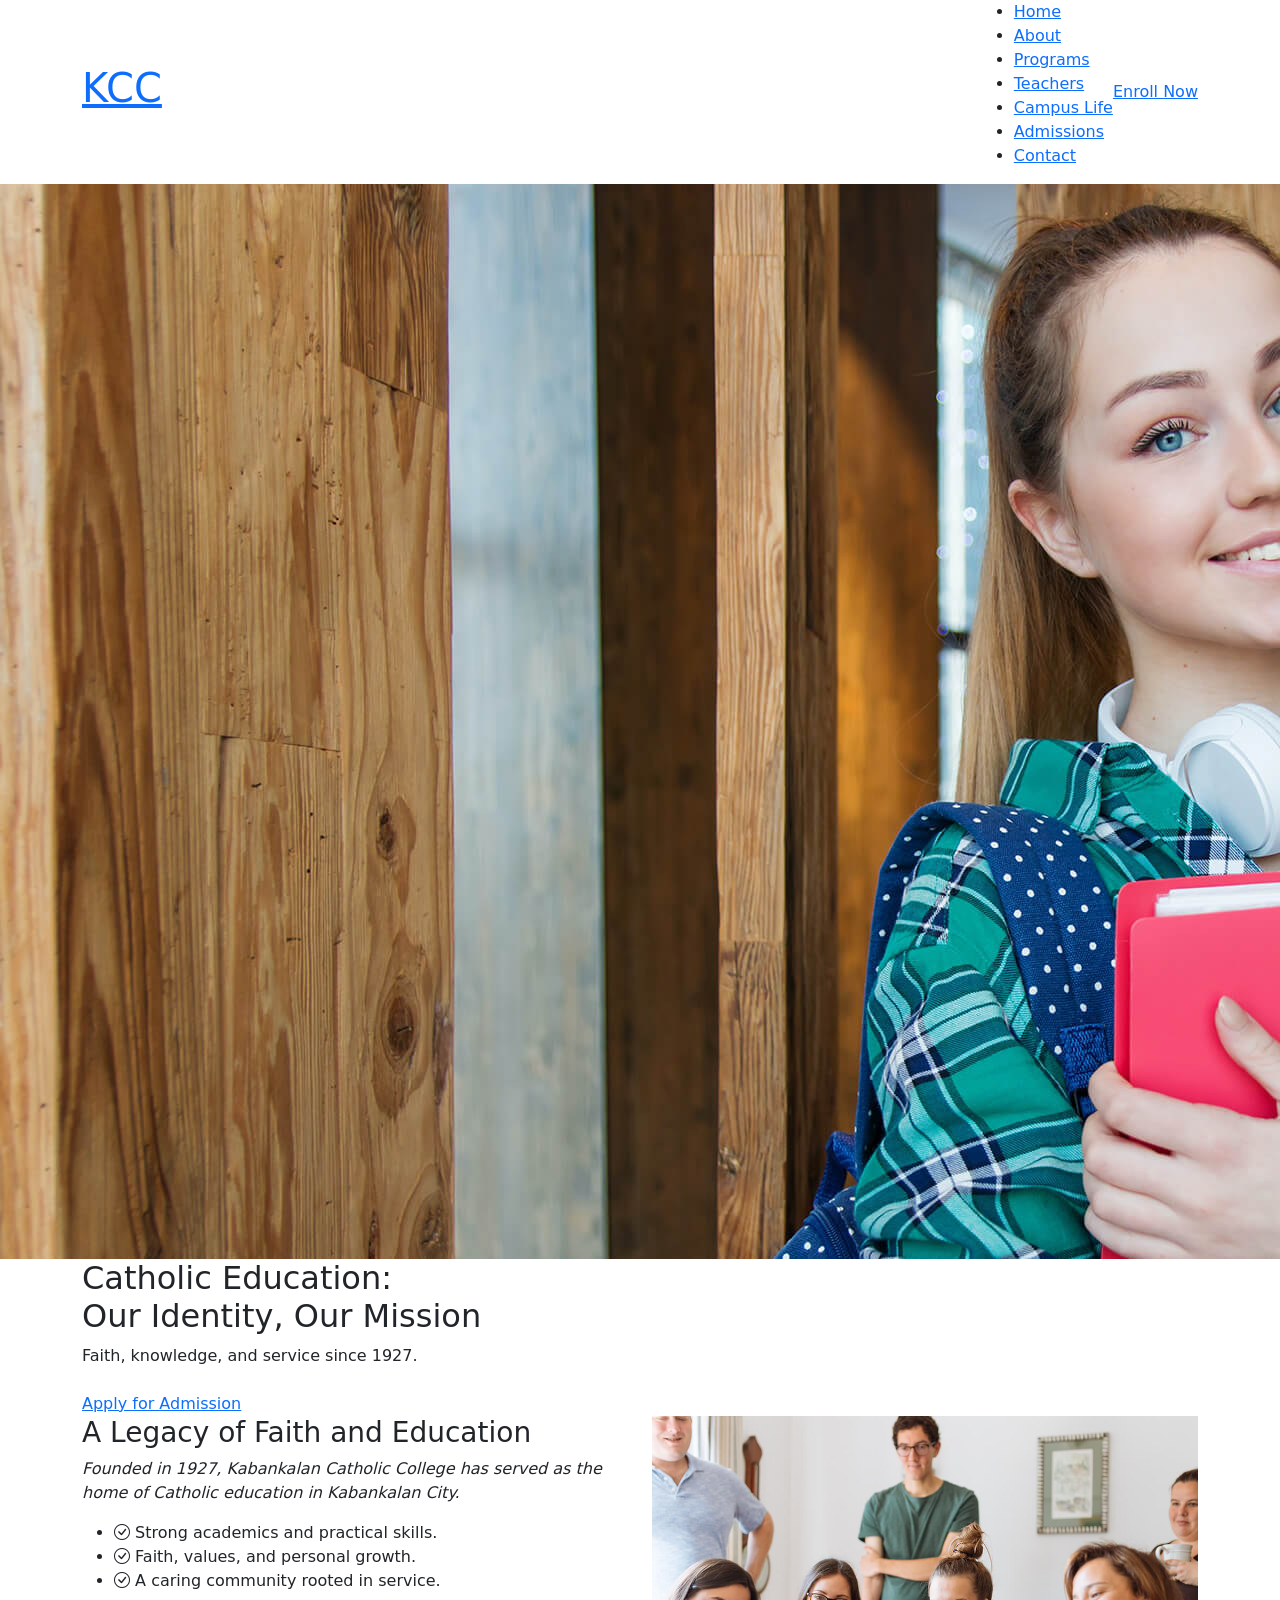
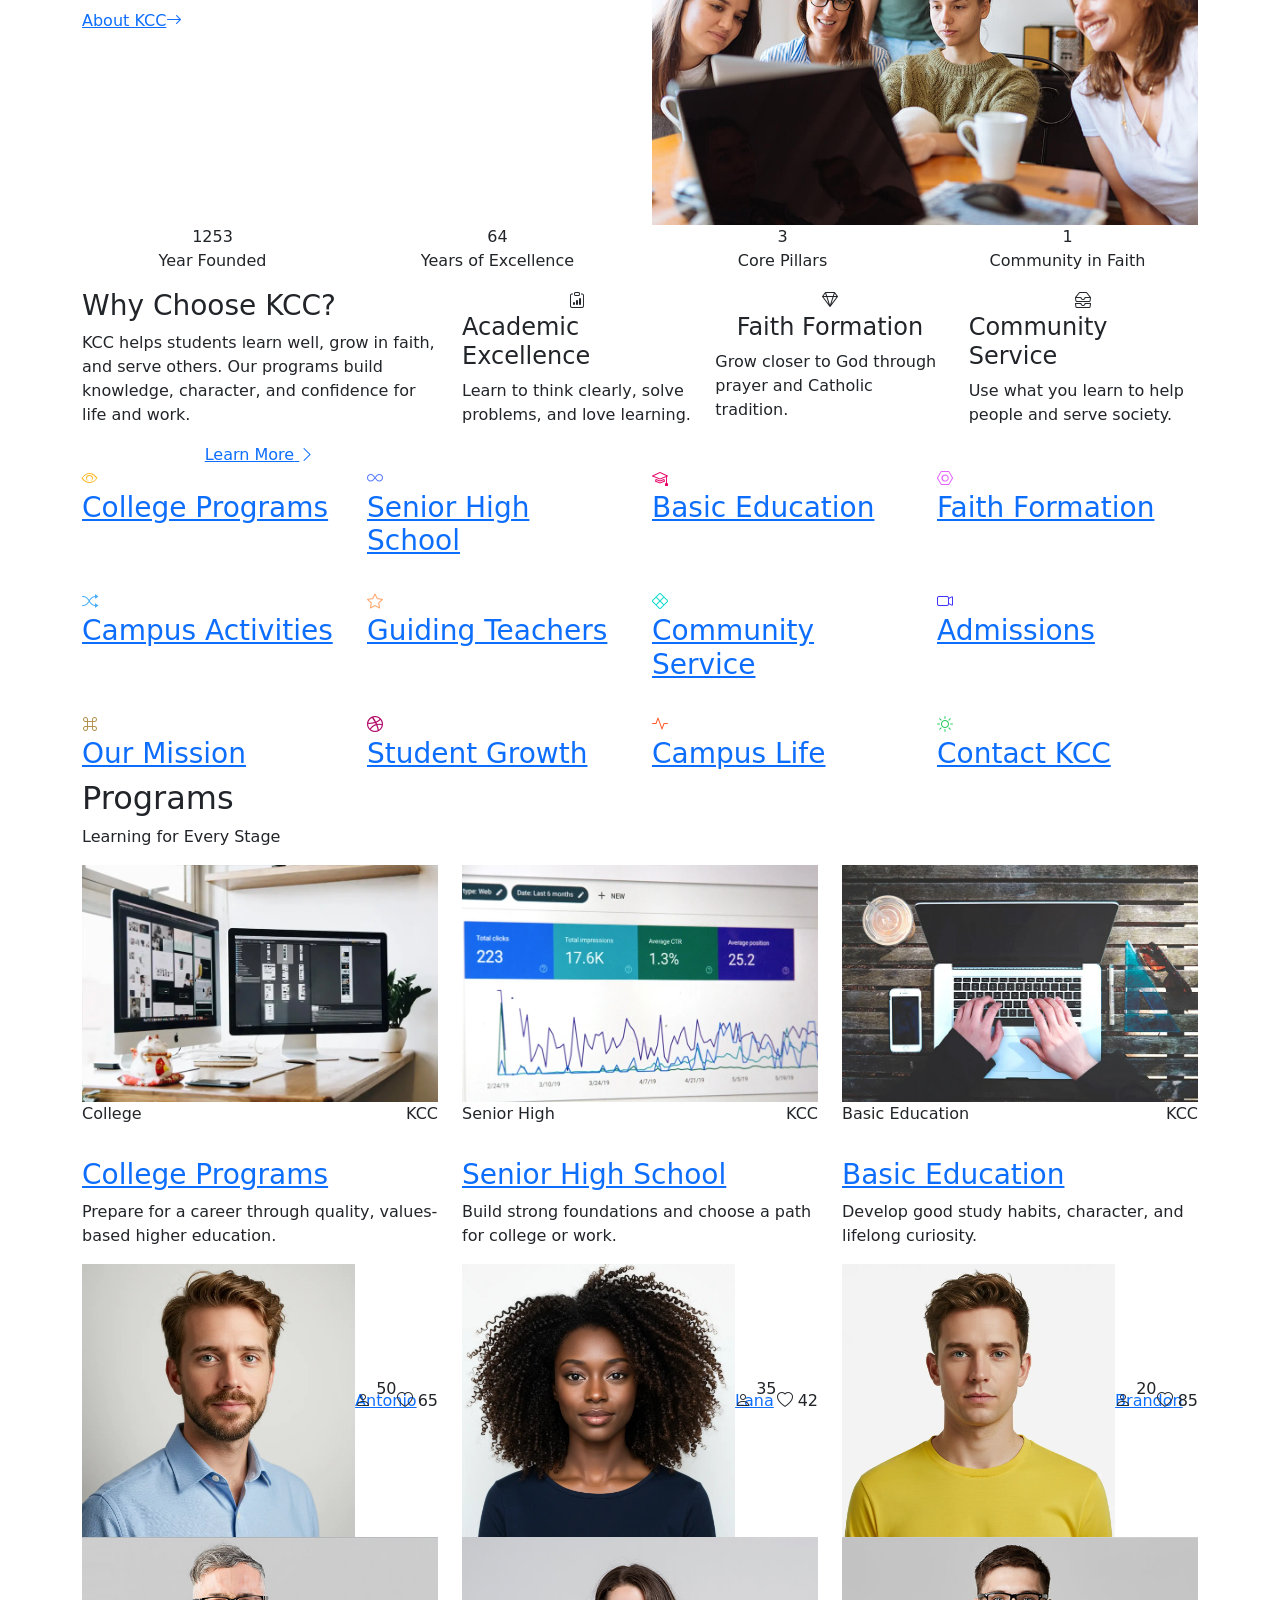
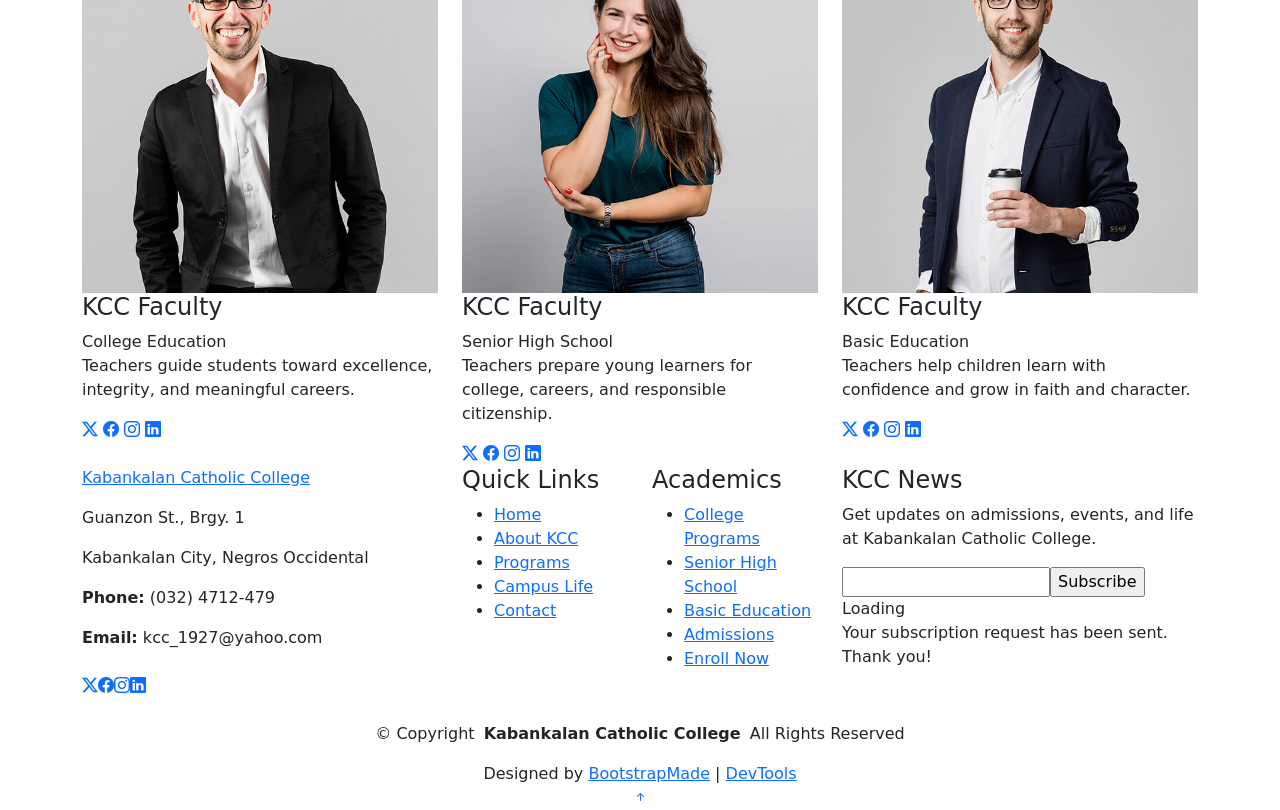
==== commit 9b02a806: "changing info in html file" ====
--- a/index.html
+++ b/index.html
@@ -4,9 +4,9 @@
 <head>
   <meta charset="utf-8">
   <meta content="width=device-width, initial-scale=1.0" name="viewport">
-  <title>Index - Mentor Bootstrap Template</title>
-  <meta name="description" content="">
-  <meta name="keywords" content="">
+  <title>Kabankalan Catholic College</title>
+  <meta name="description" content="Kabankalan Catholic College - Catholic education rooted in faith, learning, and service.">
+  <meta name="keywords" content="KCC, Kabankalan Catholic College, Catholic school, Negros Occidental">
 
   <!-- Favicons -->
   <link href="assets/img/favicon.png" rel="icon">
@@ -28,8 +28,7 @@
   <link href="assets/css/main.css" rel="stylesheet">
 
   <!-- =======================================================
-  * Template Name: Mentor
-  * Template URL: https://bootstrapmade.com/mentor-free-education-bootstrap-theme/
+  * Template adapted for Kabankalan Catholic College
   * Updated: Jul 07 2025 with Bootstrap v5.3.7
   * Author: BootstrapMade.com
   * License: https://bootstrapmade.com/license/
@@ -44,40 +43,23 @@
       <a href="index.html" class="logo d-flex align-items-center me-auto">
         <!-- Uncomment the line below if you also wish to use an image logo -->
         <!-- <img src="assets/img/logo.webp" alt=""> -->
-        <h1 class="sitename">Mentor</h1>
+        <h1 class="sitename">KCC</h1>
       </a>
 
       <nav id="navmenu" class="navmenu">
         <ul>
           <li><a href="index.html" class="active">Home<br></a></li>
           <li><a href="about.html">About</a></li>
-          <li><a href="courses.html">Courses</a></li>
-          <li><a href="trainers.html">Trainers</a></li>
-          <li><a href="events.html">Events</a></li>
-          <li><a href="pricing.html">Pricing</a></li>
-          <li class="dropdown"><a href="#"><span>Dropdown</span> <i class="bi bi-chevron-down toggle-dropdown"></i></a>
-            <ul>
-              <li><a href="#">Dropdown 1</a></li>
-              <li class="dropdown"><a href="#"><span>Deep Dropdown</span> <i class="bi bi-chevron-down toggle-dropdown"></i></a>
-                <ul>
-                  <li><a href="#">Deep Dropdown 1</a></li>
-                  <li><a href="#">Deep Dropdown 2</a></li>
-                  <li><a href="#">Deep Dropdown 3</a></li>
-                  <li><a href="#">Deep Dropdown 4</a></li>
-                  <li><a href="#">Deep Dropdown 5</a></li>
-                </ul>
-              </li>
-              <li><a href="#">Dropdown 2</a></li>
-              <li><a href="#">Dropdown 3</a></li>
-              <li><a href="#">Dropdown 4</a></li>
-            </ul>
-          </li>
+          <li><a href="courses.html">Programs</a></li>
+          <li><a href="trainers.html">Teachers</a></li>
+          <li><a href="events.html">Campus Life</a></li>
+          <li><a href="pricing.html">Admissions</a></li>
           <li><a href="contact.html">Contact</a></li>
         </ul>
         <i class="mobile-nav-toggle d-xl-none bi bi-list"></i>
       </nav>
 
-      <a class="btn-getstarted" href="courses.html">Get Started</a>
+      <a class="btn-getstarted" href="https://kcc.wela.ph/" target="_blank" rel="noopener">Enroll Now</a>
 
     </div>
   </header>
@@ -90,10 +72,10 @@
       <img src="assets/img/hero-bg.jpg" alt="" data-aos="fade-in">
 
       <div class="container">
-        <h2 data-aos="fade-up" data-aos-delay="100">Learning Today,<br>Leading Tomorrow</h2>
-        <p data-aos="fade-up" data-aos-delay="200">We are team of talented designers making websites with Bootstrap</p>
+        <h2 data-aos="fade-up" data-aos-delay="100">Catholic Education:<br>Our Identity, Our Mission</h2>
+        <p data-aos="fade-up" data-aos-delay="200">Faith, knowledge, and service since 1927.</p>
         <div class="d-flex mt-4" data-aos="fade-up" data-aos-delay="300">
-          <a href="courses.html" class="btn-get-started">Get Started</a>
+          <a href="https://kcc.wela.ph/" target="_blank" rel="noopener" class="btn-get-started">Apply for Admission</a>
         </div>
       </div>
 
@@ -111,17 +93,16 @@
           </div>
 
           <div class="col-lg-6 order-2 order-lg-1 content" data-aos="fade-up" data-aos-delay="200">
-            <h3>Voluptatem dignissimos provident quasi corporis</h3>
+            <h3>A Legacy of Faith and Education</h3>
             <p class="fst-italic">
-              Lorem ipsum dolor sit amet, consectetur adipiscing elit, sed do eiusmod tempor incididunt ut labore et dolore
-              magna aliqua.
+              Founded in 1927, Kabankalan Catholic College has served as the home of Catholic education in Kabankalan City.
             </p>
             <ul>
-              <li><i class="bi bi-check-circle"></i> <span>Ullamco laboris nisi ut aliquip ex ea commodo consequat.</span></li>
-              <li><i class="bi bi-check-circle"></i> <span>Duis aute irure dolor in reprehenderit in voluptate velit.</span></li>
-              <li><i class="bi bi-check-circle"></i> <span>Ullamco laboris nisi ut aliquip ex ea commodo consequat. Duis aute irure dolor in reprehenderit in voluptate trideta storacalaperda mastiro dolore eu fugiat nulla pariatur.</span></li>
+              <li><i class="bi bi-check-circle"></i> <span>Strong academics and practical skills.</span></li>
+              <li><i class="bi bi-check-circle"></i> <span>Faith, values, and personal growth.</span></li>
+              <li><i class="bi bi-check-circle"></i> <span>A caring community rooted in service.</span></li>
             </ul>
-            <a href="#" class="read-more"><span>Read More</span><i class="bi bi-arrow-right"></i></a>
+            <a href="about.html" class="read-more"><span>About KCC</span><i class="bi bi-arrow-right"></i></a>
           </div>
 
         </div>
@@ -139,29 +120,29 @@
 
           <div class="col-lg-3 col-md-6">
             <div class="stats-item text-center w-100 h-100">
-              <span data-purecounter-start="0" data-purecounter-end="1232" data-purecounter-duration="1" class="purecounter"></span>
-              <p>Students</p>
+              <span data-purecounter-start="0" data-purecounter-end="1927" data-purecounter-duration="1" class="purecounter"></span>
+              <p>Year Founded</p>
             </div>
           </div><!-- End Stats Item -->
 
           <div class="col-lg-3 col-md-6">
             <div class="stats-item text-center w-100 h-100">
-              <span data-purecounter-start="0" data-purecounter-end="64" data-purecounter-duration="1" class="purecounter"></span>
-              <p>Courses</p>
+              <span data-purecounter-start="0" data-purecounter-end="99" data-purecounter-duration="1" class="purecounter"></span>
+              <p>Years of Excellence</p>
             </div>
           </div><!-- End Stats Item -->
 
           <div class="col-lg-3 col-md-6">
             <div class="stats-item text-center w-100 h-100">
-              <span data-purecounter-start="0" data-purecounter-end="42" data-purecounter-duration="1" class="purecounter"></span>
-              <p>Events</p>
+              <span data-purecounter-start="0" data-purecounter-end="4" data-purecounter-duration="1" class="purecounter"></span>
+              <p>Core Pillars</p>
             </div>
           </div><!-- End Stats Item -->
 
           <div class="col-lg-3 col-md-6">
             <div class="stats-item text-center w-100 h-100">
-              <span data-purecounter-start="0" data-purecounter-end="24" data-purecounter-duration="1" class="purecounter"></span>
-              <p>Trainers</p>
+              <span data-purecounter-start="0" data-purecounter-end="1" data-purecounter-duration="1" class="purecounter"></span>
+              <p>Community in Faith</p>
             </div>
           </div><!-- End Stats Item -->
 
@@ -180,10 +161,9 @@
 
           <div class="col-lg-4" data-aos="fade-up" data-aos-delay="100">
             <div class="why-box">
-              <h3>Why Choose Our Products?</h3>
+              <h3>Why Choose KCC?</h3>
               <p>
-                Lorem ipsum dolor sit amet, consectetur adipiscing elit, sed do eiusmod tempor incididunt ut labore et dolore magna aliqua. Duis aute irure dolor in reprehenderit
-                Asperiores dolores sed et. Tenetur quia eos. Autem tempore quibusdam vel necessitatibus optio ad corporis.
+                KCC helps students learn well, grow in faith, and serve others. Our programs build knowledge, character, and confidence for life and work.
               </p>
               <div class="text-center">
                 <a href="#" class="more-btn"><span>Learn More</span> <i class="bi bi-chevron-right"></i></a>
@@ -197,24 +177,24 @@
               <div class="col-xl-4">
                 <div class="icon-box d-flex flex-column justify-content-center align-items-center">
                   <i class="bi bi-clipboard-data"></i>
-                  <h4>Corporis voluptates officia eiusmod</h4>
-                  <p>Consequuntur sunt aut quasi enim aliquam quae harum pariatur laboris nisi ut aliquip</p>
+                  <h4>Academic Excellence</h4>
+                  <p>Learn to think clearly, solve problems, and love learning.</p>
                 </div>
               </div><!-- End Icon Box -->
 
               <div class="col-xl-4" data-aos="fade-up" data-aos-delay="300">
                 <div class="icon-box d-flex flex-column justify-content-center align-items-center">
                   <i class="bi bi-gem"></i>
-                  <h4>Ullamco laboris ladore pan</h4>
-                  <p>Excepteur sint occaecat cupidatat non proident, sunt in culpa qui officia deserunt</p>
+                  <h4>Faith Formation</h4>
+                  <p>Grow closer to God through prayer and Catholic tradition.</p>
                 </div>
               </div><!-- End Icon Box -->
 
               <div class="col-xl-4" data-aos="fade-up" data-aos-delay="400">
                 <div class="icon-box d-flex flex-column justify-content-center align-items-center">
                   <i class="bi bi-inboxes"></i>
-                  <h4>Labore consequatur incidid dolore</h4>
-                  <p>Aut suscipit aut cum nemo deleniti aut omnis. Doloribus ut maiores omnis facere</p>
+                  <h4>Community Service</h4>
+                  <p>Use what you learn to help people and serve society.</p>
                 </div>
               </div><!-- End Icon Box -->
 
@@ -237,84 +217,84 @@
           <div class="col-lg-3 col-md-4" data-aos="fade-up" data-aos-delay="100">
             <div class="features-item">
               <i class="bi bi-eye" style="color: #ffbb2c;"></i>
-              <h3><a href="" class="stretched-link">Lorem Ipsum</a></h3>
+              <h3><a href="courses.html" class="stretched-link">College Programs</a></h3>
             </div>
           </div><!-- End Feature Item -->
 
           <div class="col-lg-3 col-md-4" data-aos="fade-up" data-aos-delay="200">
             <div class="features-item">
               <i class="bi bi-infinity" style="color: #5578ff;"></i>
-              <h3><a href="" class="stretched-link">Dolor Sitema</a></h3>
+              <h3><a href="courses.html" class="stretched-link">Senior High School</a></h3>
             </div>
           </div><!-- End Feature Item -->
 
           <div class="col-lg-3 col-md-4" data-aos="fade-up" data-aos-delay="300">
             <div class="features-item">
               <i class="bi bi-mortarboard" style="color: #e80368;"></i>
-              <h3><a href="" class="stretched-link">Sed perspiciatis</a></h3>
+              <h3><a href="courses.html" class="stretched-link">Basic Education</a></h3>
             </div>
           </div><!-- End Feature Item -->
 
           <div class="col-lg-3 col-md-4" data-aos="fade-up" data-aos-delay="400">
             <div class="features-item">
               <i class="bi bi-nut" style="color: #e361ff;"></i>
-              <h3><a href="" class="stretched-link">Magni Dolores</a></h3>
+              <h3><a href="about.html" class="stretched-link">Faith Formation</a></h3>
             </div>
           </div><!-- End Feature Item -->
 
           <div class="col-lg-3 col-md-4" data-aos="fade-up" data-aos-delay="500">
             <div class="features-item">
               <i class="bi bi-shuffle" style="color: #47aeff;"></i>
-              <h3><a href="" class="stretched-link">Nemo Enim</a></h3>
+              <h3><a href="events.html" class="stretched-link">Campus Activities</a></h3>
             </div>
           </div><!-- End Feature Item -->
 
           <div class="col-lg-3 col-md-4" data-aos="fade-up" data-aos-delay="600">
             <div class="features-item">
               <i class="bi bi-star" style="color: #ffa76e;"></i>
-              <h3><a href="" class="stretched-link">Eiusmod Tempor</a></h3>
+              <h3><a href="trainers.html" class="stretched-link">Guiding Teachers</a></h3>
             </div>
           </div><!-- End Feature Item -->
 
           <div class="col-lg-3 col-md-4" data-aos="fade-up" data-aos-delay="700">
             <div class="features-item">
               <i class="bi bi-x-diamond" style="color: #11dbcf;"></i>
-              <h3><a href="" class="stretched-link">Midela Teren</a></h3>
+              <h3><a href="events.html" class="stretched-link">Community Service</a></h3>
             </div>
           </div><!-- End Feature Item -->
 
           <div class="col-lg-3 col-md-4" data-aos="fade-up" data-aos-delay="800">
             <div class="features-item">
               <i class="bi bi-camera-video" style="color: #4233ff;"></i>
-              <h3><a href="" class="stretched-link">Pira Neve</a></h3>
+              <h3><a href="pricing.html" class="stretched-link">Admissions</a></h3>
             </div>
           </div><!-- End Feature Item -->
 
           <div class="col-lg-3 col-md-4" data-aos="fade-up" data-aos-delay="900">
             <div class="features-item">
               <i class="bi bi-command" style="color: #b2904f;"></i>
-              <h3><a href="" class="stretched-link">Dirada Pack</a></h3>
+              <h3><a href="about.html" class="stretched-link">Our Mission</a></h3>
             </div>
           </div><!-- End Feature Item -->
 
           <div class="col-lg-3 col-md-4" data-aos="fade-up" data-aos-delay="1000">
             <div class="features-item">
               <i class="bi bi-dribbble" style="color: #b20969;"></i>
-              <h3><a href="" class="stretched-link">Moton Ideal</a></h3>
+              <h3><a href="courses.html" class="stretched-link">Student Growth</a></h3>
             </div>
           </div><!-- End Feature Item -->
 
           <div class="col-lg-3 col-md-4" data-aos="fade-up" data-aos-delay="1100">
             <div class="features-item">
               <i class="bi bi-activity" style="color: #ff5828;"></i>
-              <h3><a href="" class="stretched-link">Verdo Park</a></h3>
+              <h3><a href="events.html" class="stretched-link">Campus Life</a></h3>
             </div>
           </div><!-- End Feature Item -->
 
           <div class="col-lg-3 col-md-4" data-aos="fade-up" data-aos-delay="1200">
             <div class="features-item">
               <i class="bi bi-brightness-high" style="color: #29cc61;"></i>
-              <h3><a href="" class="stretched-link">Flavor Nivelanda</a></h3>
+              <h3><a href="contact.html" class="stretched-link">Contact KCC</a></h3>
             </div>
           </div><!-- End Feature Item -->
 
@@ -329,8 +309,8 @@
 
       <!-- Section Title -->
       <div class="container section-title" data-aos="fade-up">
-        <h2>Courses</h2>
-        <p>Popular Courses</p>
+        <h2>Programs</h2>
+        <p>Learning for Every Stage</p>
       </div><!-- End Section Title -->
 
       <div class="container">
@@ -342,12 +322,12 @@
               <img src="assets/img/course/course-1.webp" class="img-fluid" alt="...">
               <div class="course-content">
                 <div class="d-flex justify-content-between align-items-center mb-3">
-                  <p class="category">Web Development</p>
-                  <p class="price">$169</p>
-                </div>
-
-                <h3><a href="course-details.html">Website Design</a></h3>
-                <p class="description">Et architecto provident deleniti facere repellat nobis iste. Id facere quia quae dolores dolorem tempore.</p>
+                  <p class="category">College</p>
+                  <p class="price">KCC</p>
+                </div>
+
+                <h3><a href="courses.html">College Programs</a></h3>
+                <p class="description">Prepare for a career through quality, values-based higher education.</p>
                 <div class="trainer d-flex justify-content-between align-items-center">
                   <div class="trainer-profile d-flex align-items-center">
                     <img src="assets/img/person/person-m-7.webp" class="img-fluid" alt="">
@@ -368,12 +348,12 @@
               <img src="assets/img/course/course-2.webp" class="img-fluid" alt="...">
               <div class="course-content">
                 <div class="d-flex justify-content-between align-items-center mb-3">
-                  <p class="category">Marketing</p>
-                  <p class="price">$250</p>
-                </div>
-
-                <h3><a href="course-details.html">Search Engine Optimization</a></h3>
-                <p class="description">Et architecto provident deleniti facere repellat nobis iste. Id facere quia quae dolores dolorem tempore.</p>
+                  <p class="category">Senior High</p>
+                  <p class="price">KCC</p>
+                </div>
+
+                <h3><a href="courses.html">Senior High School</a></h3>
+                <p class="description">Build strong foundations and choose a path for college or work.</p>
                 <div class="trainer d-flex justify-content-between align-items-center">
                   <div class="trainer-profile d-flex align-items-center">
                     <img src="assets/img/person/person-f-14.webp" class="img-fluid" alt="">
@@ -394,12 +374,12 @@
               <img src="assets/img/course/course-3.webp" class="img-fluid" alt="...">
               <div class="course-content">
                 <div class="d-flex justify-content-between align-items-center mb-3">
-                  <p class="category">Content</p>
-                  <p class="price">$180</p>
-                </div>
-
-                <h3><a href="course-details.html">Copywriting</a></h3>
-                <p class="description">Et architecto provident deleniti facere repellat nobis iste. Id facere quia quae dolores dolorem tempore.</p>
+                  <p class="category">Basic Education</p>
+                  <p class="price">KCC</p>
+                </div>
+
+                <h3><a href="courses.html">Basic Education</a></h3>
+                <p class="description">Develop good study habits, character, and lifelong curiosity.</p>
                 <div class="trainer d-flex justify-content-between align-items-center">
                   <div class="trainer-profile d-flex align-items-center">
                     <img src="assets/img/person/person-m-12.webp" class="img-fluid" alt="">
@@ -432,11 +412,9 @@
             <div class="member">
               <img src="assets/img/trainers/trainer-1.jpg" class="img-fluid" alt="">
               <div class="member-content">
-                <h4>Walter White</h4>
-                <span>Web Development</span>
-                <p>
-                  Magni qui quod omnis unde et eos fuga et exercitationem. Odio veritatis perspiciatis quaerat qui aut aut aut
-                </p>
+                <h4>KCC Faculty</h4>
+                <span>College Education</span>
+                <p>Teachers guide students toward excellence, integrity, and meaningful careers.</p>
                 <div class="social">
                   <a href=""><i class="bi bi-twitter-x"></i></a>
                   <a href=""><i class="bi bi-facebook"></i></a>
@@ -451,11 +429,9 @@
             <div class="member">
               <img src="assets/img/trainers/trainer-2.jpg" class="img-fluid" alt="">
               <div class="member-content">
-                <h4>Sarah Jhinson</h4>
-                <span>Marketing</span>
-                <p>
-                  Repellat fugiat adipisci nemo illum nesciunt voluptas repellendus. In architecto rerum rerum temporibus
-                </p>
+                <h4>KCC Faculty</h4>
+                <span>Senior High School</span>
+                <p>Teachers prepare young learners for college, careers, and responsible citizenship.</p>
                 <div class="social">
                   <a href=""><i class="bi bi-twitter-x"></i></a>
                   <a href=""><i class="bi bi-facebook"></i></a>
@@ -470,11 +446,9 @@
             <div class="member">
               <img src="assets/img/trainers/trainer-3.jpg" class="img-fluid" alt="">
               <div class="member-content">
-                <h4>William Anderson</h4>
-                <span>Content</span>
-                <p>
-                  Voluptas necessitatibus occaecati quia. Earum totam consequuntur qui porro et laborum toro des clara
-                </p>
+                <h4>KCC Faculty</h4>
+                <span>Basic Education</span>
+                <p>Teachers help children learn with confidence and grow in faith and character.</p>
                 <div class="social">
                   <a href=""><i class="bi bi-twitter-x"></i></a>
                   <a href=""><i class="bi bi-facebook"></i></a>
@@ -499,13 +473,13 @@
       <div class="row gy-4">
         <div class="col-lg-4 col-md-6 footer-about">
           <a href="index.html" class="logo d-flex align-items-center">
-            <span class="sitename">Mentor</span>
+            <span class="sitename">Kabankalan Catholic College</span>
           </a>
           <div class="footer-contact pt-3">
-            <p>A108 Adam Street</p>
-            <p>New York, NY 535022</p>
-            <p class="mt-3"><strong>Phone:</strong> <span>+1 5589 55488 55</span></p>
-            <p><strong>Email:</strong> <span>info@example.com</span></p>
+            <p>Guanzon St., Brgy. 1</p>
+            <p>Kabankalan City, Negros Occidental</p>
+            <p class="mt-3"><strong>Phone:</strong> <span>(032) 4712-479</span></p>
+            <p><strong>Email:</strong> <span>kcc_1927@yahoo.com</span></p>
           </div>
           <div class="social-links d-flex mt-4">
             <a href=""><i class="bi bi-twitter-x"></i></a>
@@ -516,30 +490,30 @@
         </div>
 
         <div class="col-lg-2 col-md-3 footer-links">
-          <h4>Useful Links</h4>
+          <h4>Quick Links</h4>
           <ul>
-            <li><a href="#">Home</a></li>
-            <li><a href="#">About us</a></li>
-            <li><a href="#">Services</a></li>
-            <li><a href="#">Terms of service</a></li>
-            <li><a href="#">Privacy policy</a></li>
+            <li><a href="index.html">Home</a></li>
+            <li><a href="about.html">About KCC</a></li>
+            <li><a href="courses.html">Programs</a></li>
+            <li><a href="events.html">Campus Life</a></li>
+            <li><a href="contact.html">Contact</a></li>
           </ul>
         </div>
 
         <div class="col-lg-2 col-md-3 footer-links">
-          <h4>Our Services</h4>
+          <h4>Academics</h4>
           <ul>
-            <li><a href="#">Web Design</a></li>
-            <li><a href="#">Web Development</a></li>
-            <li><a href="#">Product Management</a></li>
-            <li><a href="#">Marketing</a></li>
-            <li><a href="#">Graphic Design</a></li>
+            <li><a href="courses.html">College Programs</a></li>
+            <li><a href="courses.html">Senior High School</a></li>
+            <li><a href="courses.html">Basic Education</a></li>
+            <li><a href="pricing.html">Admissions</a></li>
+            <li><a href="https://kcc.wela.ph/" target="_blank" rel="noopener">Enroll Now</a></li>
           </ul>
         </div>
 
         <div class="col-lg-4 col-md-12 footer-newsletter">
-          <h4>Our Newsletter</h4>
-          <p>Subscribe to our newsletter and receive the latest news about our products and services!</p>
+          <h4>KCC News</h4>
+          <p>Get updates on admissions, events, and life at Kabankalan Catholic College.</p>
           <form action="#" method="post" class="email-form">
             <div class="newsletter-form"><input type="email" name="email"><input type="submit" value="Subscribe"></div>
             <div class="loading">Loading</div>
@@ -552,7 +526,7 @@
     </div>
 
     <div class="container copyright text-center mt-4">
-      <p>© <span>Copyright</span> <strong class="px-1 sitename">Mentor</strong> <span>All Rights Reserved</span></p>
+      <p>© <span>Copyright</span> <strong class="px-1 sitename">Kabankalan Catholic College</strong> <span>All Rights Reserved</span></p>
       <div class="credits">
         <!-- All the links in the footer should remain intact. -->
         <!-- You can delete the links only if you've purchased the pro version. -->
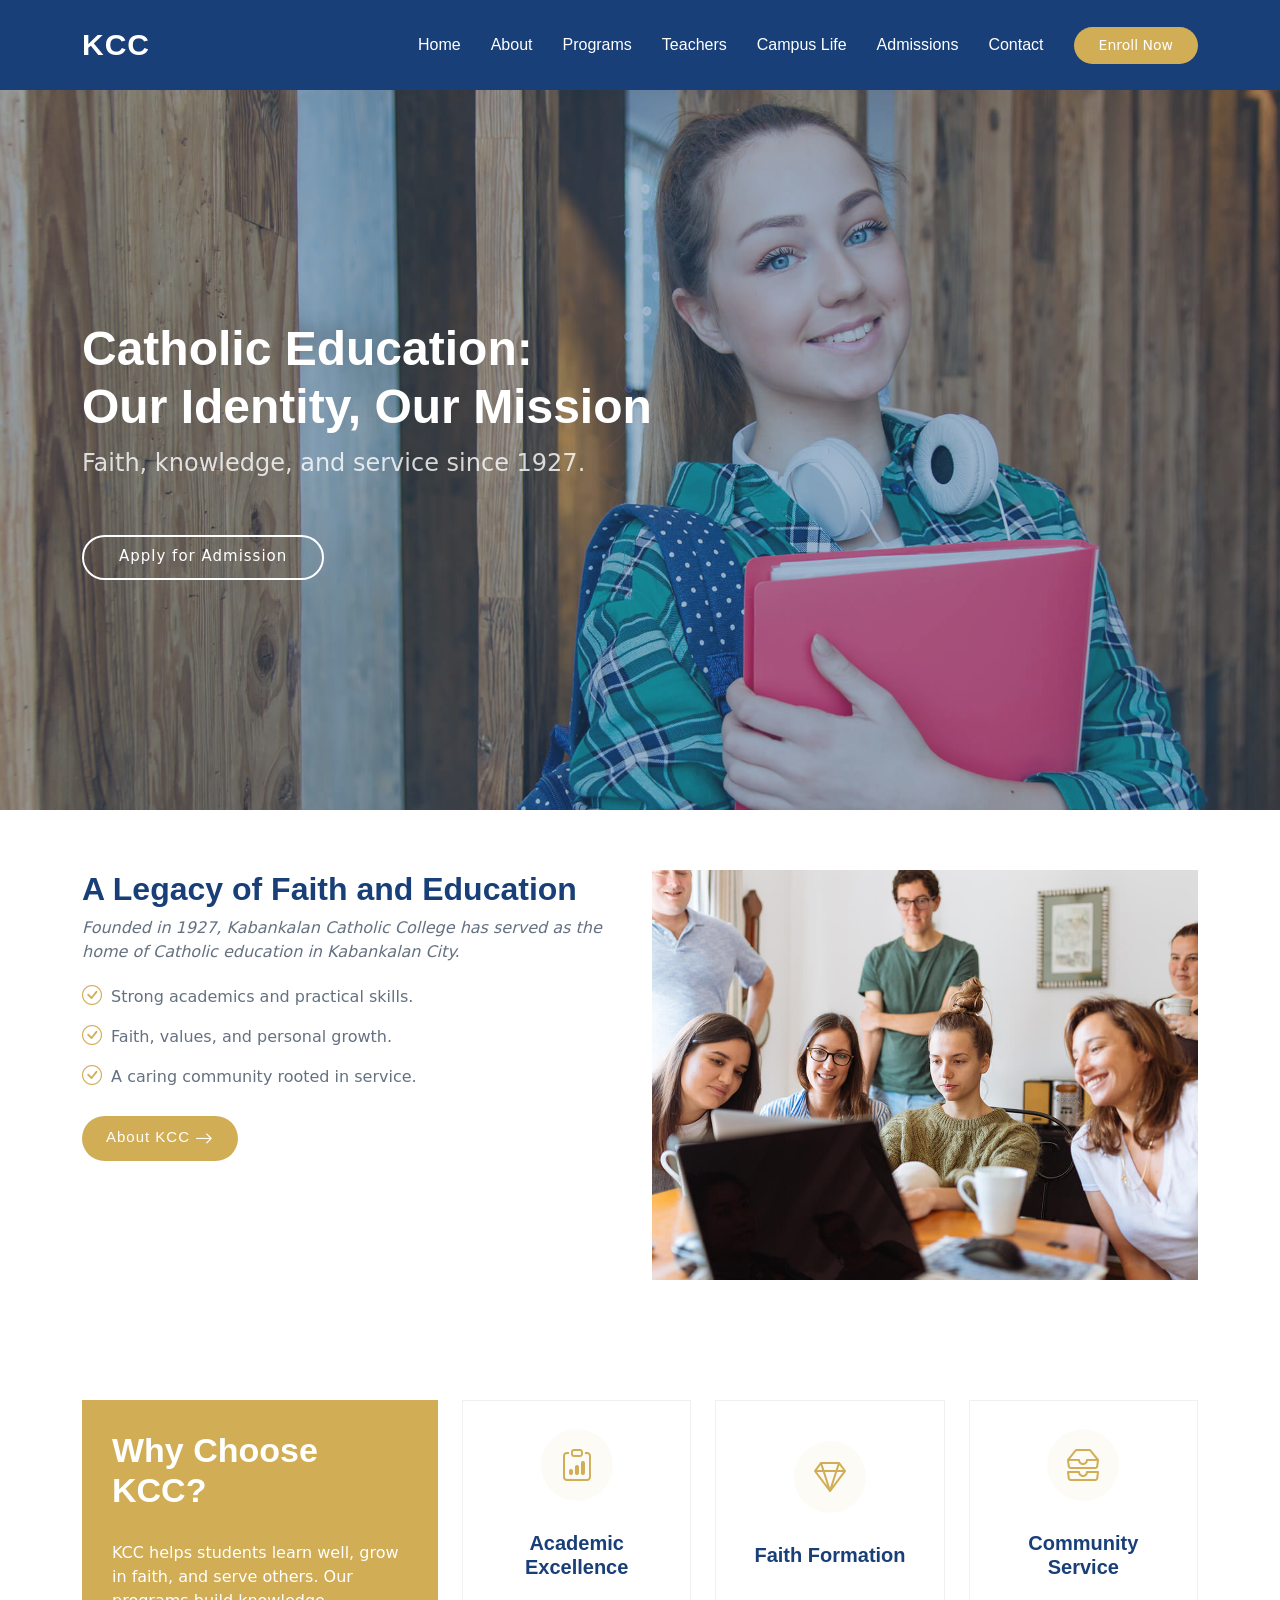
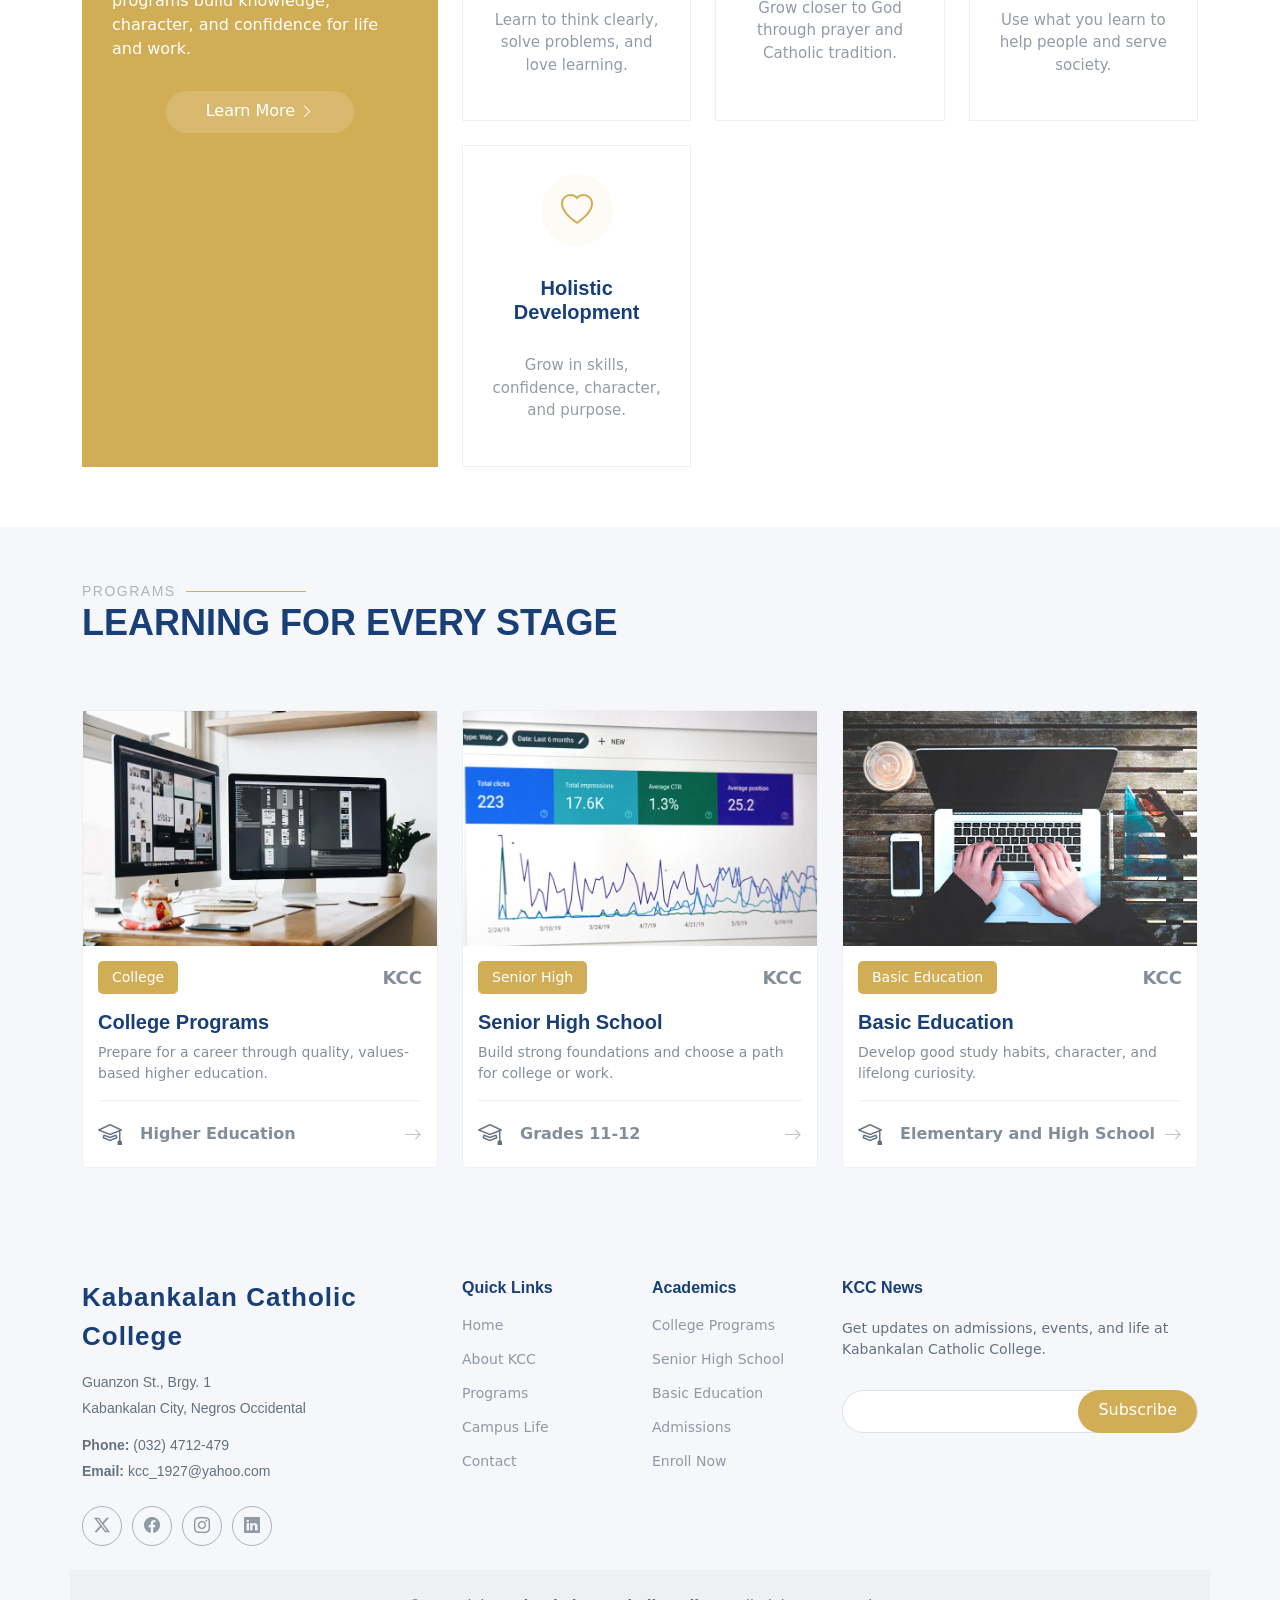
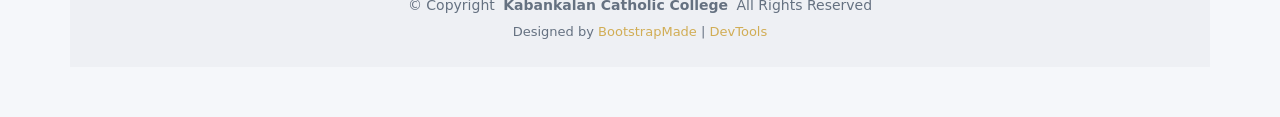
==== commit f0d38c16: "changing the color of the site improve the design" ====
--- a/index.html
+++ b/index.html
@@ -198,6 +198,14 @@
                 </div>
               </div><!-- End Icon Box -->
 
+              <div class="col-xl-4" data-aos="fade-up" data-aos-delay="500">
+                <div class="icon-box d-flex flex-column justify-content-center align-items-center">
+                  <i class="bi bi-heart"></i>
+                  <h4>Holistic Development</h4>
+                  <p>Grow in skills, confidence, character, and purpose.</p>
+                </div>
+              </div><!-- End Icon Box -->
+
             </div>
           </div>
 
@@ -216,84 +224,84 @@
 
           <div class="col-lg-3 col-md-4" data-aos="fade-up" data-aos-delay="100">
             <div class="features-item">
-              <i class="bi bi-eye" style="color: #ffbb2c;"></i>
+              <i class="bi bi-eye" style="color: #cbbd82;"></i>
               <h3><a href="courses.html" class="stretched-link">College Programs</a></h3>
             </div>
           </div><!-- End Feature Item -->
 
           <div class="col-lg-3 col-md-4" data-aos="fade-up" data-aos-delay="200">
             <div class="features-item">
-              <i class="bi bi-infinity" style="color: #5578ff;"></i>
+              <i class="bi bi-infinity" style="color: #72c7a3;"></i>
               <h3><a href="courses.html" class="stretched-link">Senior High School</a></h3>
             </div>
           </div><!-- End Feature Item -->
 
           <div class="col-lg-3 col-md-4" data-aos="fade-up" data-aos-delay="300">
             <div class="features-item">
-              <i class="bi bi-mortarboard" style="color: #e80368;"></i>
+              <i class="bi bi-mortarboard" style="color: #9fd4bd;"></i>
               <h3><a href="courses.html" class="stretched-link">Basic Education</a></h3>
             </div>
           </div><!-- End Feature Item -->
 
           <div class="col-lg-3 col-md-4" data-aos="fade-up" data-aos-delay="400">
             <div class="features-item">
-              <i class="bi bi-nut" style="color: #e361ff;"></i>
+              <i class="bi bi-nut" style="color: #b3d6c6;"></i>
               <h3><a href="about.html" class="stretched-link">Faith Formation</a></h3>
             </div>
           </div><!-- End Feature Item -->
 
           <div class="col-lg-3 col-md-4" data-aos="fade-up" data-aos-delay="500">
             <div class="features-item">
-              <i class="bi bi-shuffle" style="color: #47aeff;"></i>
+              <i class="bi bi-shuffle" style="color: #87cbb1;"></i>
               <h3><a href="events.html" class="stretched-link">Campus Activities</a></h3>
             </div>
           </div><!-- End Feature Item -->
 
           <div class="col-lg-3 col-md-4" data-aos="fade-up" data-aos-delay="600">
             <div class="features-item">
-              <i class="bi bi-star" style="color: #ffa76e;"></i>
+              <i class="bi bi-star" style="color: #d3c58f;"></i>
               <h3><a href="trainers.html" class="stretched-link">Guiding Teachers</a></h3>
             </div>
           </div><!-- End Feature Item -->
 
           <div class="col-lg-3 col-md-4" data-aos="fade-up" data-aos-delay="700">
             <div class="features-item">
-              <i class="bi bi-x-diamond" style="color: #11dbcf;"></i>
+              <i class="bi bi-x-diamond" style="color: #86c8b0;"></i>
               <h3><a href="events.html" class="stretched-link">Community Service</a></h3>
             </div>
           </div><!-- End Feature Item -->
 
           <div class="col-lg-3 col-md-4" data-aos="fade-up" data-aos-delay="800">
             <div class="features-item">
-              <i class="bi bi-camera-video" style="color: #4233ff;"></i>
+              <i class="bi bi-camera-video" style="color: #72c7a3;"></i>
               <h3><a href="pricing.html" class="stretched-link">Admissions</a></h3>
             </div>
           </div><!-- End Feature Item -->
 
           <div class="col-lg-3 col-md-4" data-aos="fade-up" data-aos-delay="900">
             <div class="features-item">
-              <i class="bi bi-command" style="color: #b2904f;"></i>
+              <i class="bi bi-command" style="color: #cbbd82;"></i>
               <h3><a href="about.html" class="stretched-link">Our Mission</a></h3>
             </div>
           </div><!-- End Feature Item -->
 
           <div class="col-lg-3 col-md-4" data-aos="fade-up" data-aos-delay="1000">
             <div class="features-item">
-              <i class="bi bi-dribbble" style="color: #b20969;"></i>
+              <i class="bi bi-dribbble" style="color: #9fd4bd;"></i>
               <h3><a href="courses.html" class="stretched-link">Student Growth</a></h3>
             </div>
           </div><!-- End Feature Item -->
 
           <div class="col-lg-3 col-md-4" data-aos="fade-up" data-aos-delay="1100">
             <div class="features-item">
-              <i class="bi bi-activity" style="color: #ff5828;"></i>
+              <i class="bi bi-activity" style="color: #b8b07d;"></i>
               <h3><a href="events.html" class="stretched-link">Campus Life</a></h3>
             </div>
           </div><!-- End Feature Item -->
 
           <div class="col-lg-3 col-md-4" data-aos="fade-up" data-aos-delay="1200">
             <div class="features-item">
-              <i class="bi bi-brightness-high" style="color: #29cc61;"></i>
+              <i class="bi bi-brightness-high" style="color: #72c7a3;"></i>
               <h3><a href="contact.html" class="stretched-link">Contact KCC</a></h3>
             </div>
           </div><!-- End Feature Item -->
@@ -330,13 +338,11 @@
                 <p class="description">Prepare for a career through quality, values-based higher education.</p>
                 <div class="trainer d-flex justify-content-between align-items-center">
                   <div class="trainer-profile d-flex align-items-center">
-                    <img src="assets/img/person/person-m-7.webp" class="img-fluid" alt="">
-                    <a href="" class="trainer-link">Antonio</a>
+                    <i class="bi bi-mortarboard fs-4 me-2"></i>
+                    <span class="trainer-link">Higher Education</span>
                   </div>
                   <div class="trainer-rank d-flex align-items-center">
-                    <i class="bi bi-person user-icon"></i>&nbsp;50
-                    &nbsp;&nbsp;
-                    <i class="bi bi-heart heart-icon"></i>&nbsp;65
+                    <i class="bi bi-arrow-right"></i>
                   </div>
                 </div>
               </div>
@@ -356,13 +362,11 @@
                 <p class="description">Build strong foundations and choose a path for college or work.</p>
                 <div class="trainer d-flex justify-content-between align-items-center">
                   <div class="trainer-profile d-flex align-items-center">
-                    <img src="assets/img/person/person-f-14.webp" class="img-fluid" alt="">
-                    <a href="" class="trainer-link">Lana</a>
+                    <i class="bi bi-mortarboard fs-4 me-2"></i>
+                    <span class="trainer-link">Grades 11-12</span>
                   </div>
                   <div class="trainer-rank d-flex align-items-center">
-                    <i class="bi bi-person user-icon"></i>&nbsp;35
-                    &nbsp;&nbsp;
-                    <i class="bi bi-heart heart-icon"></i>&nbsp;42
+                    <i class="bi bi-arrow-right"></i>
                   </div>
                 </div>
               </div>
@@ -382,13 +386,11 @@
                 <p class="description">Develop good study habits, character, and lifelong curiosity.</p>
                 <div class="trainer d-flex justify-content-between align-items-center">
                   <div class="trainer-profile d-flex align-items-center">
-                    <img src="assets/img/person/person-m-12.webp" class="img-fluid" alt="">
-                    <a href="" class="trainer-link">Brandon</a>
+                    <i class="bi bi-mortarboard fs-4 me-2"></i>
+                    <span class="trainer-link">Elementary and High School</span>
                   </div>
                   <div class="trainer-rank d-flex align-items-center">
-                    <i class="bi bi-person user-icon"></i>&nbsp;20
-                    &nbsp;&nbsp;
-                    <i class="bi bi-heart heart-icon"></i>&nbsp;85
+                    <i class="bi bi-arrow-right"></i>
                   </div>
                 </div>
               </div>
--- a/assets/css/main.css
+++ b/assets/css/main.css
@@ -20,35 +20,54 @@
 /* Global Colors - The following color variables are used throughout the website. Updating them here will change the color scheme of the entire website */
 :root { 
   --background-color: #ffffff; /* Background color for the entire website, including individual sections */
-  --default-color: #444444; /* Default color used for the majority of the text content across the entire website */
-  --heading-color: #37423b; /* Color for headings, subheadings and title throughout the website */
-  --accent-color: #5fcf80; /* Accent color that represents your brand on the website. It's used for buttons, links, and other elements that need to stand out */
+  --default-color: #657181; /* Soft blue-gray text */
+  --heading-color: #183f78; /* Deep KCC blue for headings */
+  --accent-color: #d1ad55; /* Lighter gold inspired by the KCC seal */
   --surface-color: #ffffff; /* The surface color is used as a background of boxed elements within sections, such as cards, icon boxes, or other elements that require a visual separation from the global background. */
   --contrast-color: #ffffff; /* Contrast color for text, ensuring readability against backgrounds of accent, heading, or default colors. */
 }
 
+/* KCC home-page layout */
+body.index-page #counts,
+body.index-page #features,
+body.index-page #trainers-index {
+  display: none;
+}
+
+body.index-page .why-us .why-box {
+  min-height: 100%;
+}
+
+body.index-page .why-us .icon-box {
+  padding: 28px 22px;
+}
+
+body.index-page .courses {
+  background: #f5f7fa;
+}
+
 /* Nav Menu Colors - The following color variables are used specifically for the navigation menu. They are separate from the global colors to allow for more customization options */
 :root {
-  --nav-color: #272828;  /* The default color of the main navmenu links */
-  --nav-hover-color: #5fcf80; /* Applied to main navmenu links when they are hovered over or active */
+  --nav-color: #ffffff;  /* White text on the blue header */
+  --nav-hover-color: #ffffff; /* White text on header link hover */
   --nav-mobile-background-color: #ffffff; /* Used as the background color for mobile navigation menu */
   --nav-dropdown-background-color: #ffffff; /* Used as the background color for dropdown items that appear when hovering over primary navigation items */
-  --nav-dropdown-color: #272828; /* Used for navigation links of the dropdown items in the navigation menu. */
-  --nav-dropdown-hover-color: #5fcf80; /* Similar to --nav-hover-color, this color is applied to dropdown navigation links when they are hovered over. */
+  --nav-dropdown-color: #183f78; /* Blue text on the white dropdown menu */
+  --nav-dropdown-hover-color: #d1ad55; /* Gold dropdown hover */
 }
 
 /* Color Presets - These classes override global colors when applied to any section or element, providing reuse of the sam color scheme. */
 
 .light-background {
-  --background-color: #f9f9f9;
+  --background-color: #f5f7fa;
   --surface-color: #ffffff;
 }
 
 .dark-background {
-  --background-color: #060606;
+  --background-color: #315b87;
   --default-color: #ffffff;
   --heading-color: #ffffff;
-  --surface-color: #252525;
+  --surface-color: #547aa2;
   --contrast-color: #ffffff;
 }
 
@@ -222,8 +241,8 @@
 # Global Header
 --------------------------------------------------------------*/
 .header {
-  color: var(--default-color);
-  background-color: var(--background-color);
+  color: #ffffff;
+  background-color: #183f78;
   padding: 15px 0;
   transition: all 0.5s;
   z-index: 997;
@@ -244,7 +263,7 @@
   margin: 0;
   letter-spacing: 1px;
   text-transform: uppercase;
-  color: var(--accent-color);
+  color: #ffffff;
 }
 
 .header .btn-getstarted,
@@ -307,7 +326,7 @@
 
   .navmenu a,
   .navmenu a:focus {
-    color: var(--nav-color);
+    color: #ffffff;
     padding: 18px 15px;
     font-size: 16px;
     font-family: var(--nav-font);
@@ -334,7 +353,7 @@
   .navmenu li:hover>a,
   .navmenu .active,
   .navmenu .active:focus {
-    color: var(--nav-hover-color);
+    color: #ffffff;
   }
 
   .navmenu .dropdown ul {
@@ -397,7 +416,7 @@
 /* Navmenu - Mobile */
 @media (max-width: 1199px) {
   .mobile-nav-toggle {
-    color: var(--nav-color);
+    color: #ffffff;
     font-size: 28px;
     line-height: 0;
     margin-right: 10px;
@@ -418,7 +437,7 @@
     padding: 10px 0;
     margin: 0;
     border-radius: 6px;
-    background-color: var(--nav-mobile-background-color);
+    background-color: #183f78;
     border: 1px solid color-mix(in srgb, var(--default-color), transparent 90%);
     box-shadow: none;
     overflow-y: auto;
@@ -428,7 +447,7 @@
 
   .navmenu a,
   .navmenu a:focus {
-    color: var(--nav-dropdown-color);
+    color: #ffffff;
     padding: 10px 20px;
     font-family: var(--nav-font);
     font-size: 17px;
@@ -464,7 +483,7 @@
   .navmenu a:hover,
   .navmenu .active,
   .navmenu .active:focus {
-    color: var(--nav-dropdown-hover-color);
+    color: #ffffff;
   }
 
   .navmenu .active i,
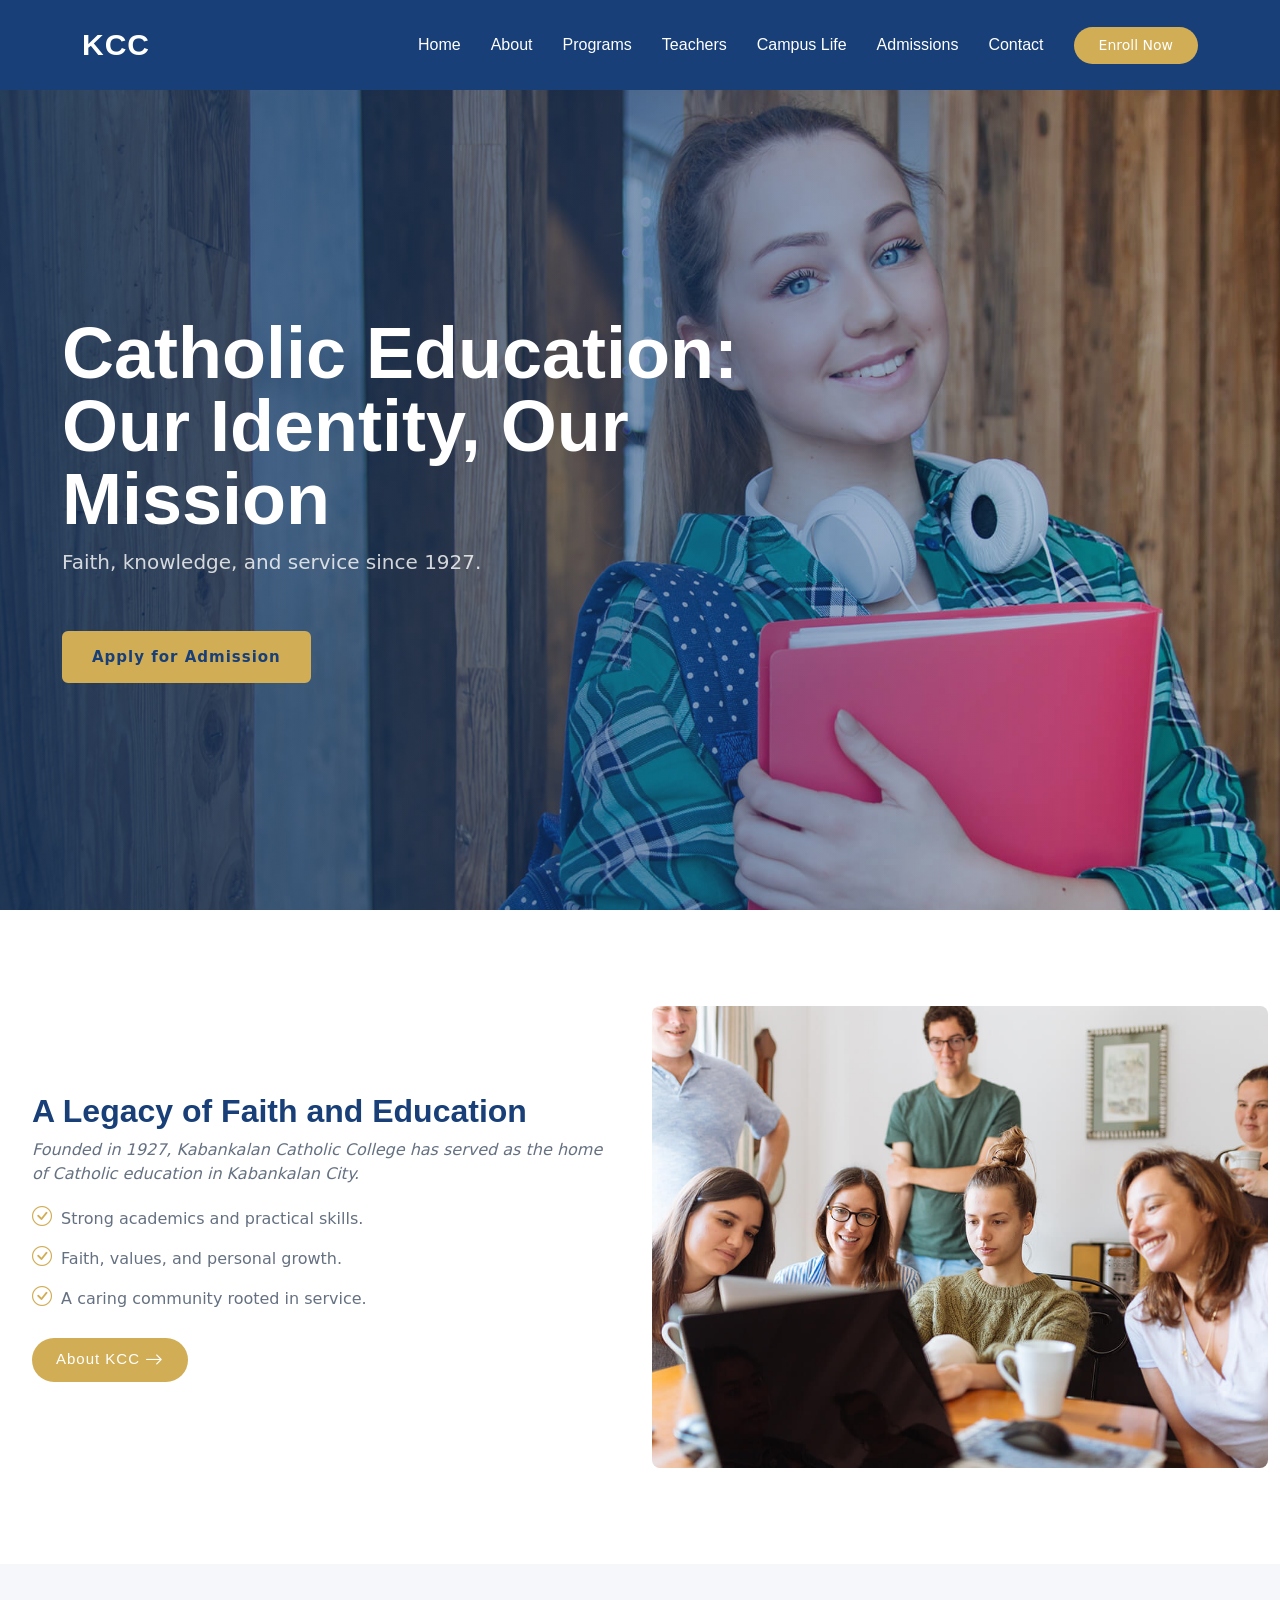
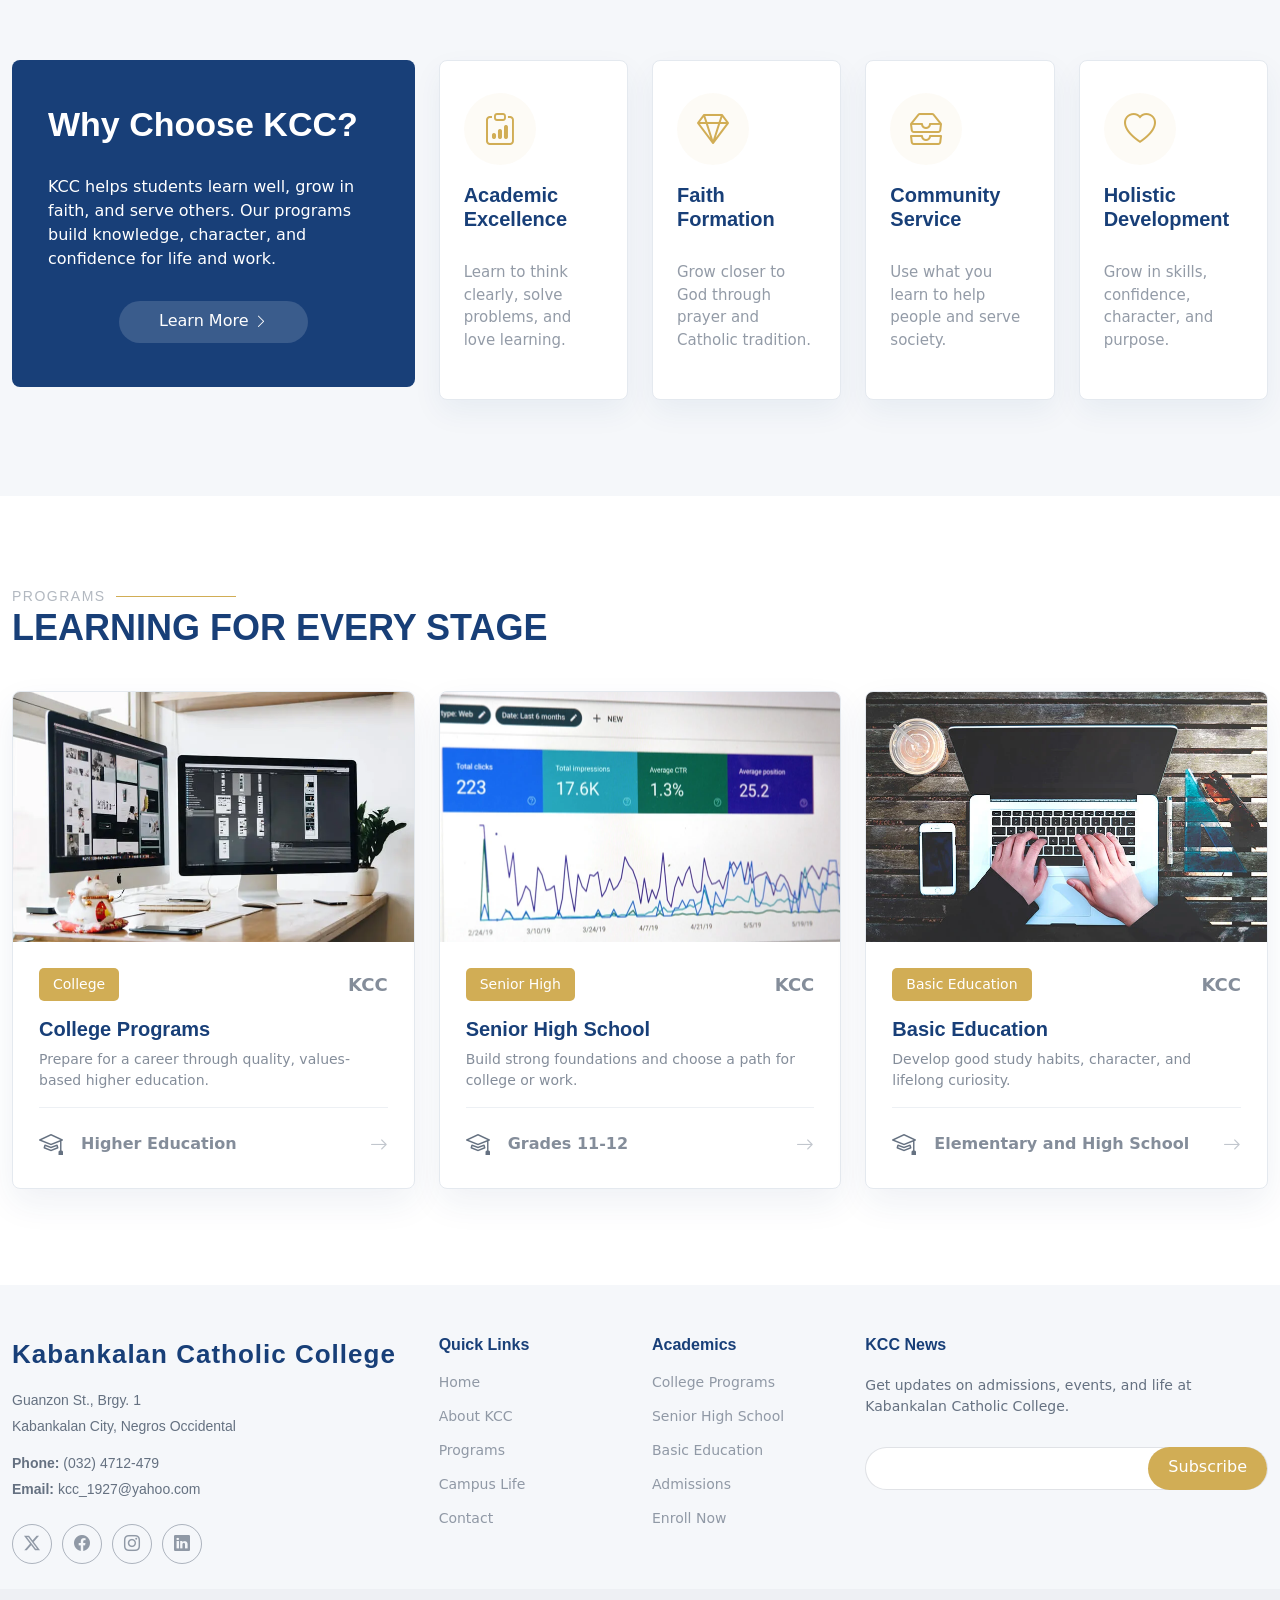
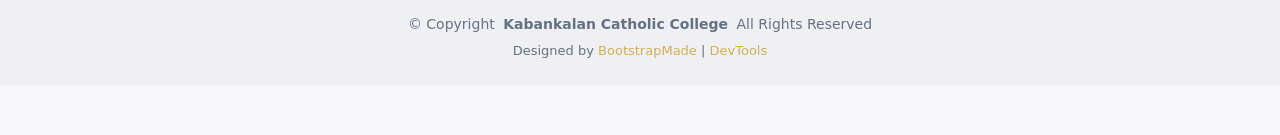
==== commit 09c0f560: "improve the layout and fix the layout have broke" ====
--- a/index.html
+++ b/index.html
@@ -174,7 +174,7 @@
           <div class="col-lg-8 d-flex align-items-stretch">
             <div class="row gy-4" data-aos="fade-up" data-aos-delay="200">
 
-              <div class="col-xl-4">
+              <div class="col-xl-3 col-md-6">
                 <div class="icon-box d-flex flex-column justify-content-center align-items-center">
                   <i class="bi bi-clipboard-data"></i>
                   <h4>Academic Excellence</h4>
@@ -182,7 +182,7 @@
                 </div>
               </div><!-- End Icon Box -->
 
-              <div class="col-xl-4" data-aos="fade-up" data-aos-delay="300">
+              <div class="col-xl-3 col-md-6" data-aos="fade-up" data-aos-delay="300">
                 <div class="icon-box d-flex flex-column justify-content-center align-items-center">
                   <i class="bi bi-gem"></i>
                   <h4>Faith Formation</h4>
@@ -190,7 +190,7 @@
                 </div>
               </div><!-- End Icon Box -->
 
-              <div class="col-xl-4" data-aos="fade-up" data-aos-delay="400">
+              <div class="col-xl-3 col-md-6" data-aos="fade-up" data-aos-delay="400">
                 <div class="icon-box d-flex flex-column justify-content-center align-items-center">
                   <i class="bi bi-inboxes"></i>
                   <h4>Community Service</h4>
@@ -198,7 +198,7 @@
                 </div>
               </div><!-- End Icon Box -->
 
-              <div class="col-xl-4" data-aos="fade-up" data-aos-delay="500">
+              <div class="col-xl-3 col-md-6" data-aos="fade-up" data-aos-delay="500">
                 <div class="icon-box d-flex flex-column justify-content-center align-items-center">
                   <i class="bi bi-heart"></i>
                   <h4>Holistic Development</h4>
--- a/assets/css/main.css
+++ b/assets/css/main.css
@@ -34,16 +34,402 @@
   display: none;
 }
 
+body.index-page .hero {
+  min-height: calc(100vh - 80px);
+  max-height: 820px;
+}
+
+body.index-page .hero:before {
+  background: linear-gradient(90deg, rgba(12, 48, 94, 0.82) 0%, rgba(24, 63, 120, 0.48) 58%, rgba(24, 63, 120, 0.12) 100%);
+}
+
+body.index-page .hero .container {
+  max-width: 1180px;
+}
+
+body.index-page .hero h2 {
+  max-width: 780px;
+  font-size: clamp(44px, 6vw, 72px);
+  line-height: 1.02;
+  letter-spacing: 0;
+}
+
+body.index-page .hero p {
+  max-width: 620px;
+  font-size: 20px;
+}
+
+body.index-page .hero .btn-get-started {
+  border-color: #d1ad55;
+  background: #d1ad55;
+  color: #183f78;
+  border-radius: 6px;
+  font-weight: 700;
+  padding: 13px 28px;
+}
+
+body.index-page .about,
+body.index-page .why-us,
+body.index-page .courses {
+  padding: 96px 0;
+}
+
+body.index-page .about img {
+  border-radius: 8px;
+  width: 100%;
+  max-height: 520px;
+  object-fit: cover;
+}
+
+body.index-page .about .content {
+  align-self: center;
+  padding: 20px 32px;
+}
+
+body.index-page .why-us {
+  background: #f5f7fa;
+}
+
 body.index-page .why-us .why-box {
   min-height: 100%;
+  border-radius: 8px;
+  background: #183f78;
+  padding: 44px 36px;
 }
 
 body.index-page .why-us .icon-box {
-  padding: 28px 22px;
+  min-height: 245px;
+  border: 1px solid #e4e9ef;
+  border-radius: 8px;
+  background: #ffffff;
+  padding: 32px 24px;
+  align-items: flex-start !important;
+  box-shadow: 0 12px 30px rgba(24, 63, 120, 0.06);
+}
+
+body.index-page .why-us .icon-box i {
+  margin-bottom: 18px;
+  color: #d1ad55;
+}
+
+body.index-page .why-us .icon-box h4 {
+  text-align: left;
+}
+
+body.index-page .why-us .icon-box p {
+  text-align: left;
 }
 
 body.index-page .courses {
+  background: #ffffff;
+}
+
+/* Modern inner-page layout */
+body.about-page .page-title,
+body.courses-page .page-title {
+  --background-color: #183f78;
+  --accent-color: #183f78;
+}
+
+body.about-page .page-title .heading,
+body.courses-page .page-title .heading {
+  min-height: 280px;
+  display: flex;
+  align-items: center;
+  border: 0;
+}
+
+body.about-page .page-title nav,
+body.courses-page .page-title nav {
+  background: #315b87;
+}
+
+body.about-page .about-us,
+body.courses-page .courses {
+  padding: 88px 0;
+}
+
+body.about-page .about-us img {
+  width: 100%;
+  max-height: 520px;
+  object-fit: cover;
+  border-radius: 8px;
+}
+
+body.about-page .about-us .content {
+  align-self: center;
+  padding: 24px 36px;
+}
+
+body.about-page #counts {
   background: #f5f7fa;
+}
+
+body.about-page .counts .stats-item {
+  background: #ffffff;
+  border: 1px solid #e4e9ef;
+  border-radius: 8px;
+  box-shadow: 0 10px 28px rgba(24, 63, 120, 0.05);
+}
+
+body.about-page #testimonials {
+  background: #ffffff;
+}
+
+body.about-page .section-title {
+  text-align: left;
+  padding-bottom: 36px;
+}
+
+body.about-page .testimonial-item,
+body.courses-page .course-item {
+  border: 1px solid #e4e9ef;
+  border-radius: 8px;
+  background: #ffffff;
+  box-shadow: 0 14px 35px rgba(24, 63, 120, 0.07);
+  overflow: hidden;
+}
+
+body.about-page .testimonial-wrap,
+body.about-page .testimonial-item {
+  height: 100%;
+}
+
+body.about-page .testimonial-wrap {
+  padding: 0;
+}
+
+body.about-page .testimonial-item {
+  min-height: 300px;
+  height: 100%;
+  margin: 0;
+  padding: 32px;
+  box-sizing: border-box;
+  position: relative;
+}
+
+body.about-page .testimonials .testimonial-item .testimonial-img {
+  position: static;
+  width: 72px;
+  height: 72px;
+  object-fit: cover;
+  object-position: center;
+  border: 3px solid #f5f7fa;
+  border-radius: 50%;
+  margin: 0 0 16px 0;
+}
+
+body.about-page .testimonial-item h3,
+body.about-page .testimonial-item h4,
+body.about-page .testimonial-item p {
+  text-align: left;
+}
+
+body.courses-page .course-item img {
+  aspect-ratio: 16 / 10;
+  object-fit: cover;
+}
+
+body.courses-page .course-item .course-content {
+  padding: 28px;
+}
+
+body.courses-page .course-item .trainer {
+  border-top: 1px solid #edf0f4;
+  padding-top: 18px;
+}
+
+@media (max-width: 991px) {
+  body.about-page .about-us .content {
+    padding: 20px 0 0;
+  }
+
+  body.about-page .about-us,
+  body.courses-page .courses {
+    padding: 64px 0;
+  }
+}
+
+body.index-page .courses .section-title {
+  text-align: left;
+  padding-bottom: 36px;
+}
+
+body.index-page .course-item {
+  border: 1px solid #e4e9ef;
+  border-radius: 8px;
+  overflow: hidden;
+  box-shadow: 0 14px 35px rgba(24, 63, 120, 0.07);
+}
+
+body.index-page .course-item img {
+  aspect-ratio: 16 / 10;
+  object-fit: cover;
+}
+
+body.index-page .course-item .course-content {
+  padding: 26px;
+}
+
+body.index-page .course-item .trainer {
+  border-top: 1px solid #edf0f4;
+  padding-top: 18px;
+}
+
+@media (max-width: 991px) {
+  body.index-page .hero {
+    min-height: 620px;
+  }
+
+  body.index-page .about,
+  body.index-page .why-us,
+  body.index-page .courses {
+    padding: 72px 0;
+  }
+
+  body.index-page .about .content {
+    padding: 20px 0 0;
+  }
+}
+
+@media (max-width: 575px) {
+  body.index-page .hero {
+    min-height: 540px;
+  }
+
+  body.index-page .hero h2 {
+    font-size: 40px;
+  }
+
+  body.index-page .about,
+  body.index-page .why-us,
+  body.index-page .courses {
+    padding: 56px 0;
+  }
+}
+
+/* Global alignment and consistent spacing */
+html,
+body {
+  width: 100%;
+  overflow-x: hidden;
+}
+
+.container,
+.container-xl,
+.container-fluid {
+  box-sizing: border-box;
+}
+
+section .container,
+footer .container {
+  max-width: 1320px;
+}
+
+.row {
+  align-items: flex-start;
+}
+
+img {
+  display: block;
+}
+
+.course-item,
+.member,
+.card,
+.testimonial-item,
+.icon-box,
+.features-item {
+  height: 100%;
+}
+
+.course-item,
+.member,
+.card,
+.testimonial-item,
+.features-item {
+  width: 100%;
+}
+
+.course-item,
+.member,
+.card,
+.testimonial-item {
+  display: flex;
+  flex-direction: column;
+}
+
+.course-item .course-content,
+.member .member-content,
+.card .card-body,
+.testimonial-item {
+  flex: 1;
+}
+
+.course-item img,
+.member img,
+.card-img img,
+.event-card img {
+  width: 100%;
+  object-fit: cover;
+}
+
+.footer .footer-top {
+  align-items: flex-start;
+}
+
+.footer .footer-links,
+.footer .footer-about,
+.footer .footer-newsletter {
+  min-width: 0;
+}
+
+.footer .footer-links ul,
+.footer .footer-newsletter p,
+.footer .footer-about p {
+  overflow-wrap: break-word;
+}
+
+@media (min-width: 992px) {
+  section,
+  .section {
+    padding-left: 0;
+    padding-right: 0;
+  }
+}
+
+@media (max-width: 991px) {
+  .row {
+    --bs-gutter-x: 1.25rem;
+  }
+
+  section,
+  .section,
+  body.about-page .about-us,
+  body.courses-page .courses {
+    padding-top: 64px;
+    padding-bottom: 64px;
+  }
+}
+
+@media (max-width: 575px) {
+  section,
+  .section,
+  body.about-page .about-us,
+  body.courses-page .courses {
+    padding-top: 48px;
+    padding-bottom: 48px;
+  }
+
+  .footer .footer-top {
+    gap: 24px;
+  }
+
+  .footer .footer-links,
+  .footer .footer-about,
+  .footer .footer-newsletter {
+    width: 100%;
+  }
 }
 
 /* Nav Menu Colors - The following color variables are used specifically for the navigation menu. They are separate from the global colors to allow for more customization options */
@@ -1934,24 +2320,33 @@
 /*--------------------------------------------------------------
 # Trainers Section
 --------------------------------------------------------------*/
-.trainers .member {
+body.trainers-page #trainers .row {
+  max-width: 900px;
+  margin-inline: auto;
+}
+
+body.trainers-page #trainers .member {
   position: relative;
-}
-
-.trainers .member .member-img {
-  margin: 0 80px;
+  max-width: 420px;
+  margin-inline: auto;
+}
+
+body.trainers-page .trainers .member .member-img {
+  width: 170px;
+  height: 170px;
+  margin: 0 auto;
   border-radius: 50%;
   overflow: hidden;
   position: relative;
-}
-
-@media (max-width: 1024px) {
-  .trainers .member .member-img {
-    margin: 0 60px;
-  }
-}
-
-.trainers .member .member-img img {
+  border: 5px solid #f5f7fa;
+  box-shadow: 0 10px 28px rgba(24, 63, 120, 0.12);
+}
+
+body.trainers-page .trainers .member .member-img img {
+  width: 100%;
+  height: 100%;
+  object-fit: cover;
+  object-position: center 18%;
   position: relative;
   z-index: 1;
 }
@@ -1981,8 +2376,9 @@
   color: var(--accent-color);
 }
 
-.trainers .member .member-info {
-  margin-top: 30px;
+body.trainers-page .trainers .member .member-info {
+  min-height: 150px;
+  margin-top: 22px;
 }
 
 .trainers .member .member-info h4 {
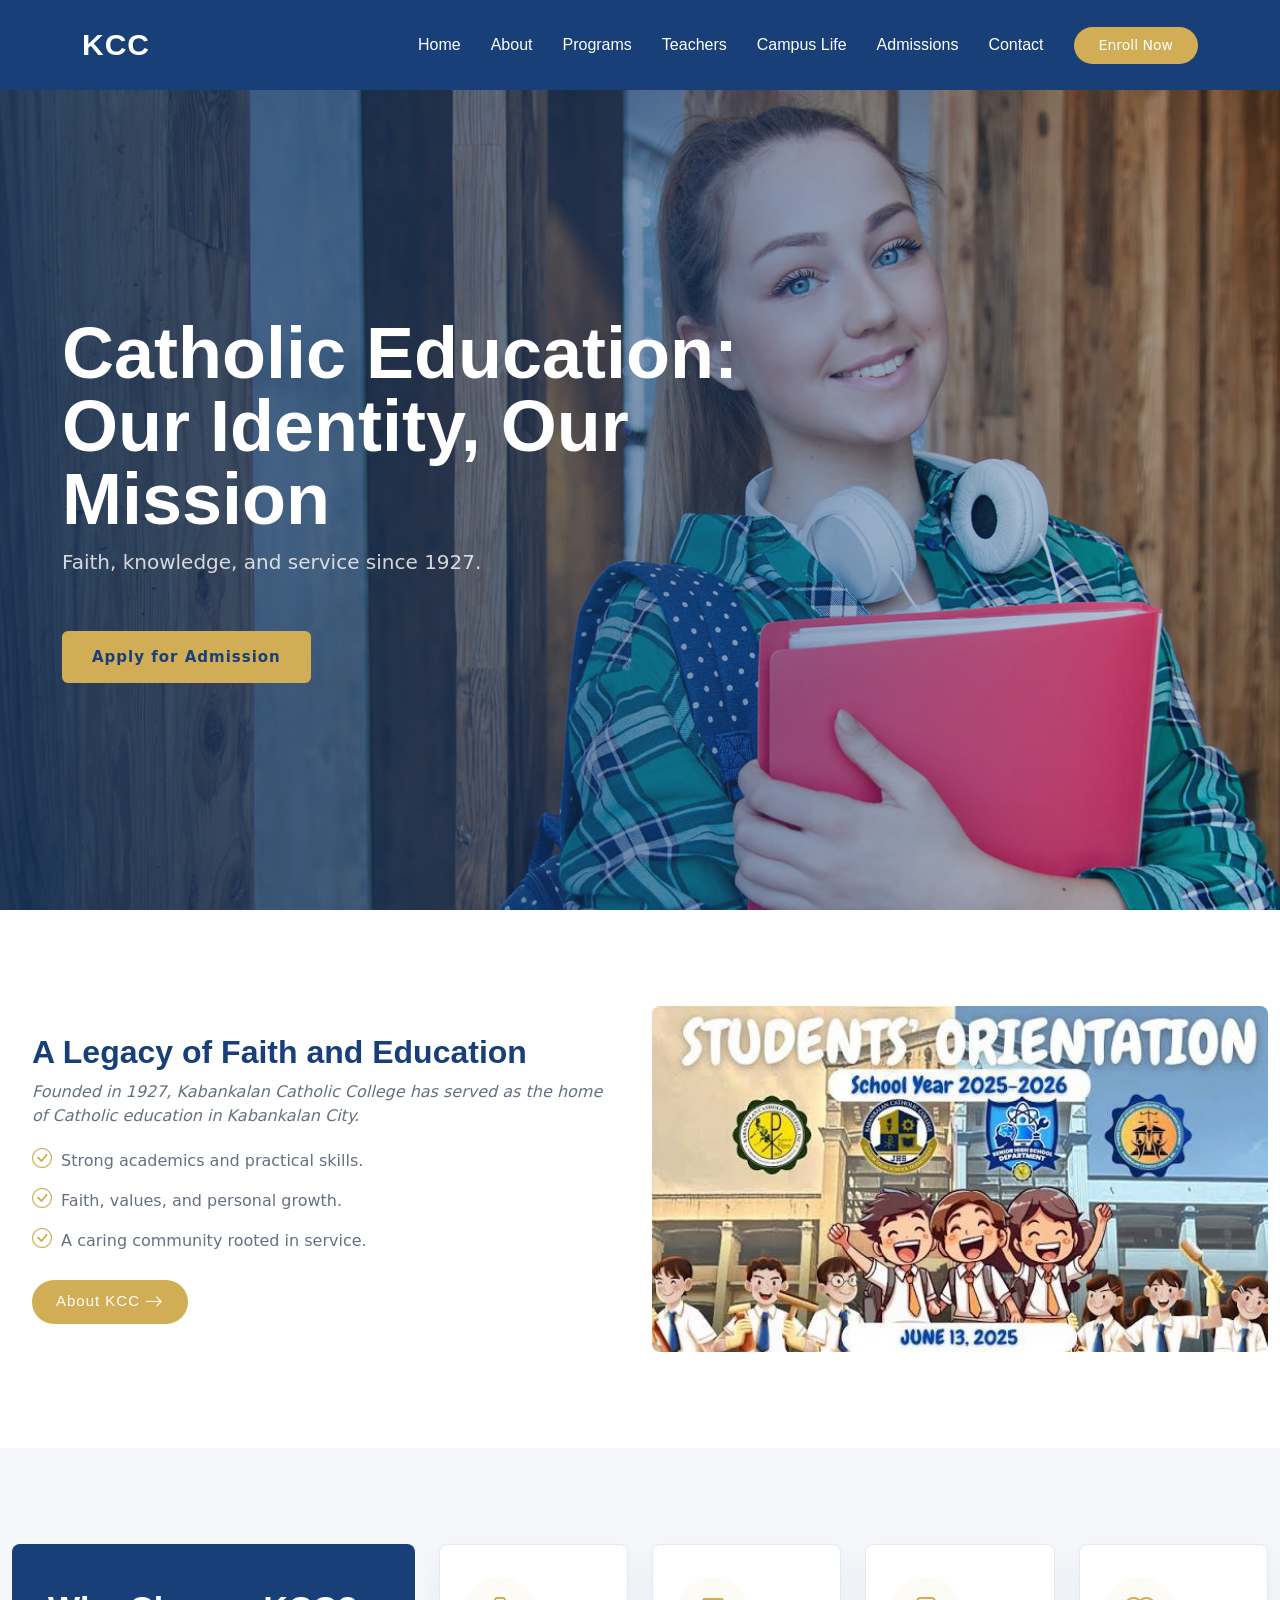
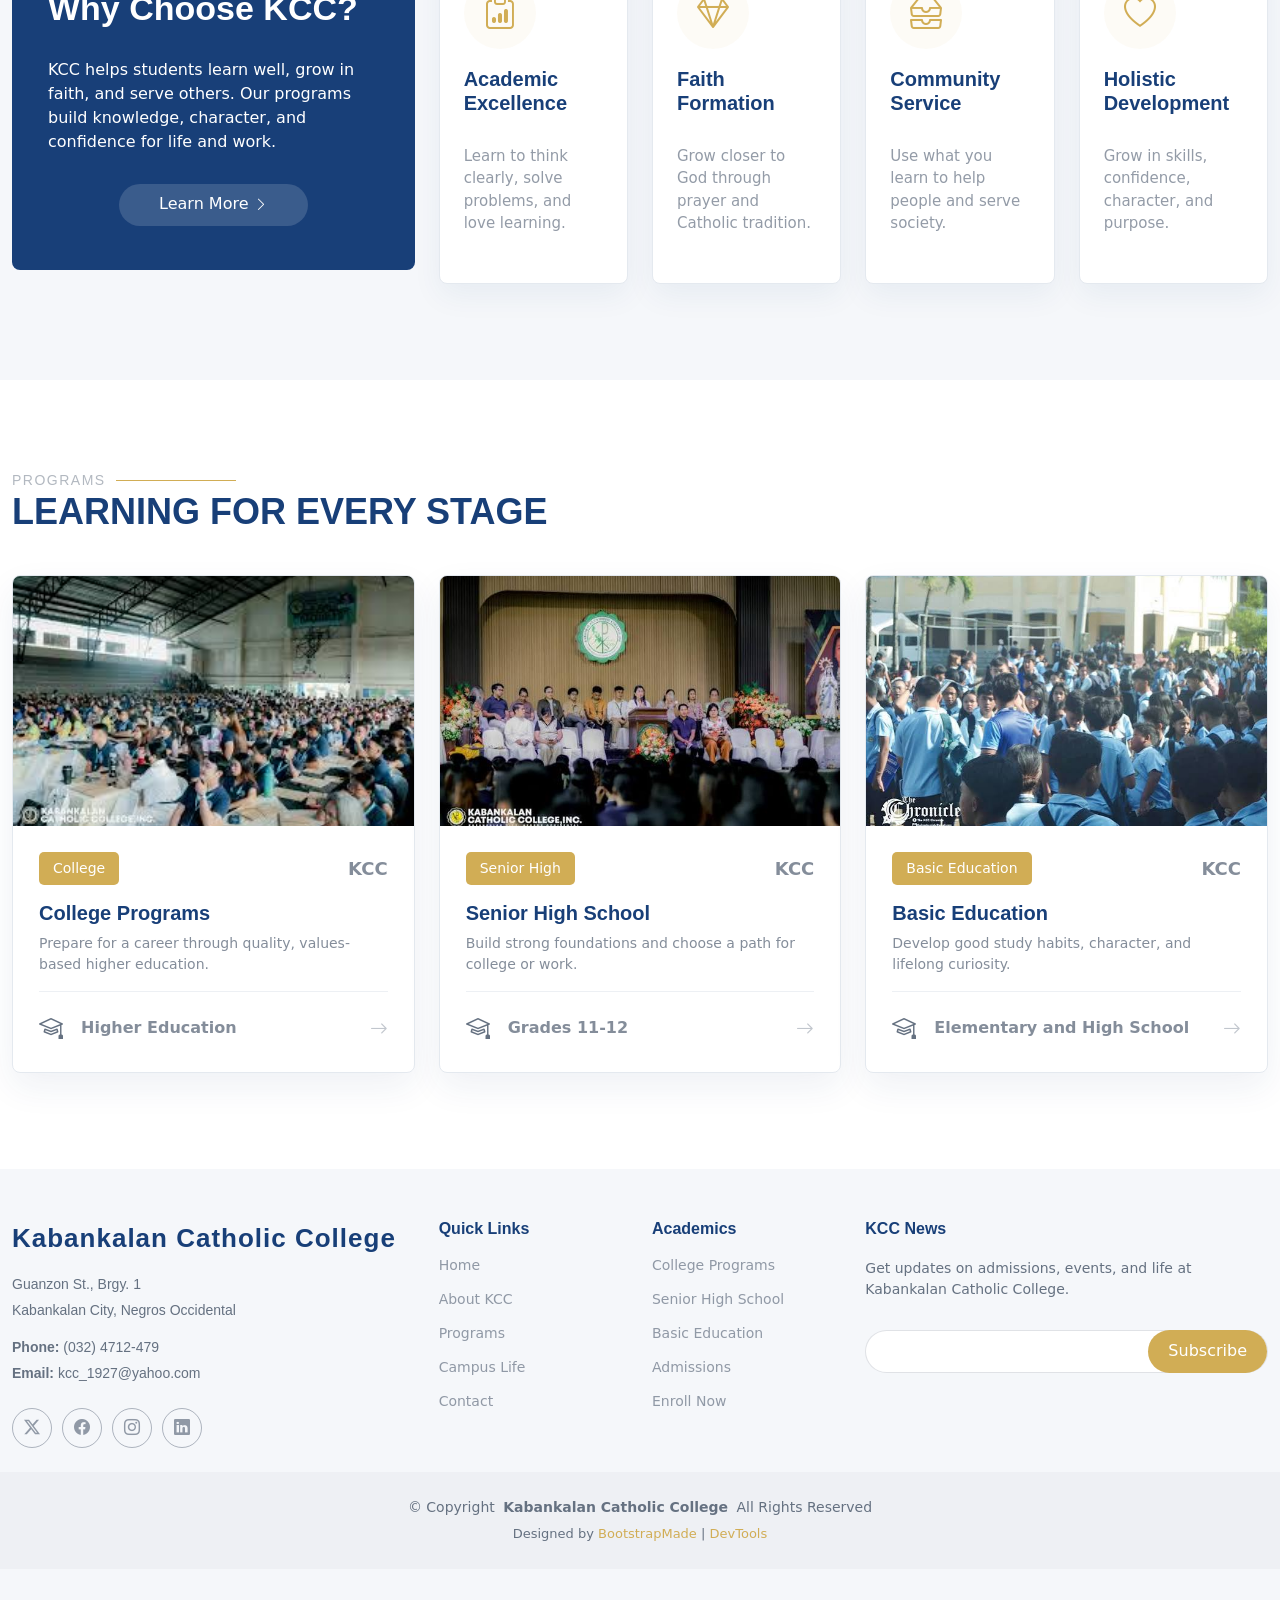
==== commit dff293e8: "changing the picture" ====
--- a/index.html
+++ b/index.html
@@ -89,7 +89,7 @@
         <div class="row gy-4">
 
           <div class="col-lg-6 order-1 order-lg-2" data-aos="fade-up" data-aos-delay="100">
-            <img src="assets/img/about.jpg" class="img-fluid" alt="">
+            <img src="assets/img/picture/1.jpeg" class="img-fluid" alt="">
           </div>
 
           <div class="col-lg-6 order-2 order-lg-1 content" data-aos="fade-up" data-aos-delay="200">
@@ -327,7 +327,7 @@
 
           <div class="col-lg-4 col-md-6 d-flex align-items-stretch" data-aos="zoom-in" data-aos-delay="100">
             <div class="course-item">
-              <img src="assets/img/course/course-1.webp" class="img-fluid" alt="...">
+              <img src="assets/img/picture/students.jpeg" class="img-fluid" alt="...">
               <div class="course-content">
                 <div class="d-flex justify-content-between align-items-center mb-3">
                   <p class="category">College</p>
@@ -351,7 +351,7 @@
 
           <div class="col-lg-4 col-md-6 d-flex align-items-stretch mt-4 mt-md-0" data-aos="zoom-in" data-aos-delay="200">
             <div class="course-item">
-              <img src="assets/img/course/course-2.webp" class="img-fluid" alt="...">
+              <img src="assets/img/picture/assembly.jpeg" class="img-fluid" alt="...">
               <div class="course-content">
                 <div class="d-flex justify-content-between align-items-center mb-3">
                   <p class="category">Senior High</p>
@@ -375,7 +375,7 @@
 
           <div class="col-lg-4 col-md-6 d-flex align-items-stretch mt-4 mt-lg-0" data-aos="zoom-in" data-aos-delay="300">
             <div class="course-item">
-              <img src="assets/img/course/course-3.webp" class="img-fluid" alt="...">
+              <img src="assets/img/picture/classroom.jpeg" class="img-fluid" alt="...">
               <div class="course-content">
                 <div class="d-flex justify-content-between align-items-center mb-3">
                   <p class="category">Basic Education</p>
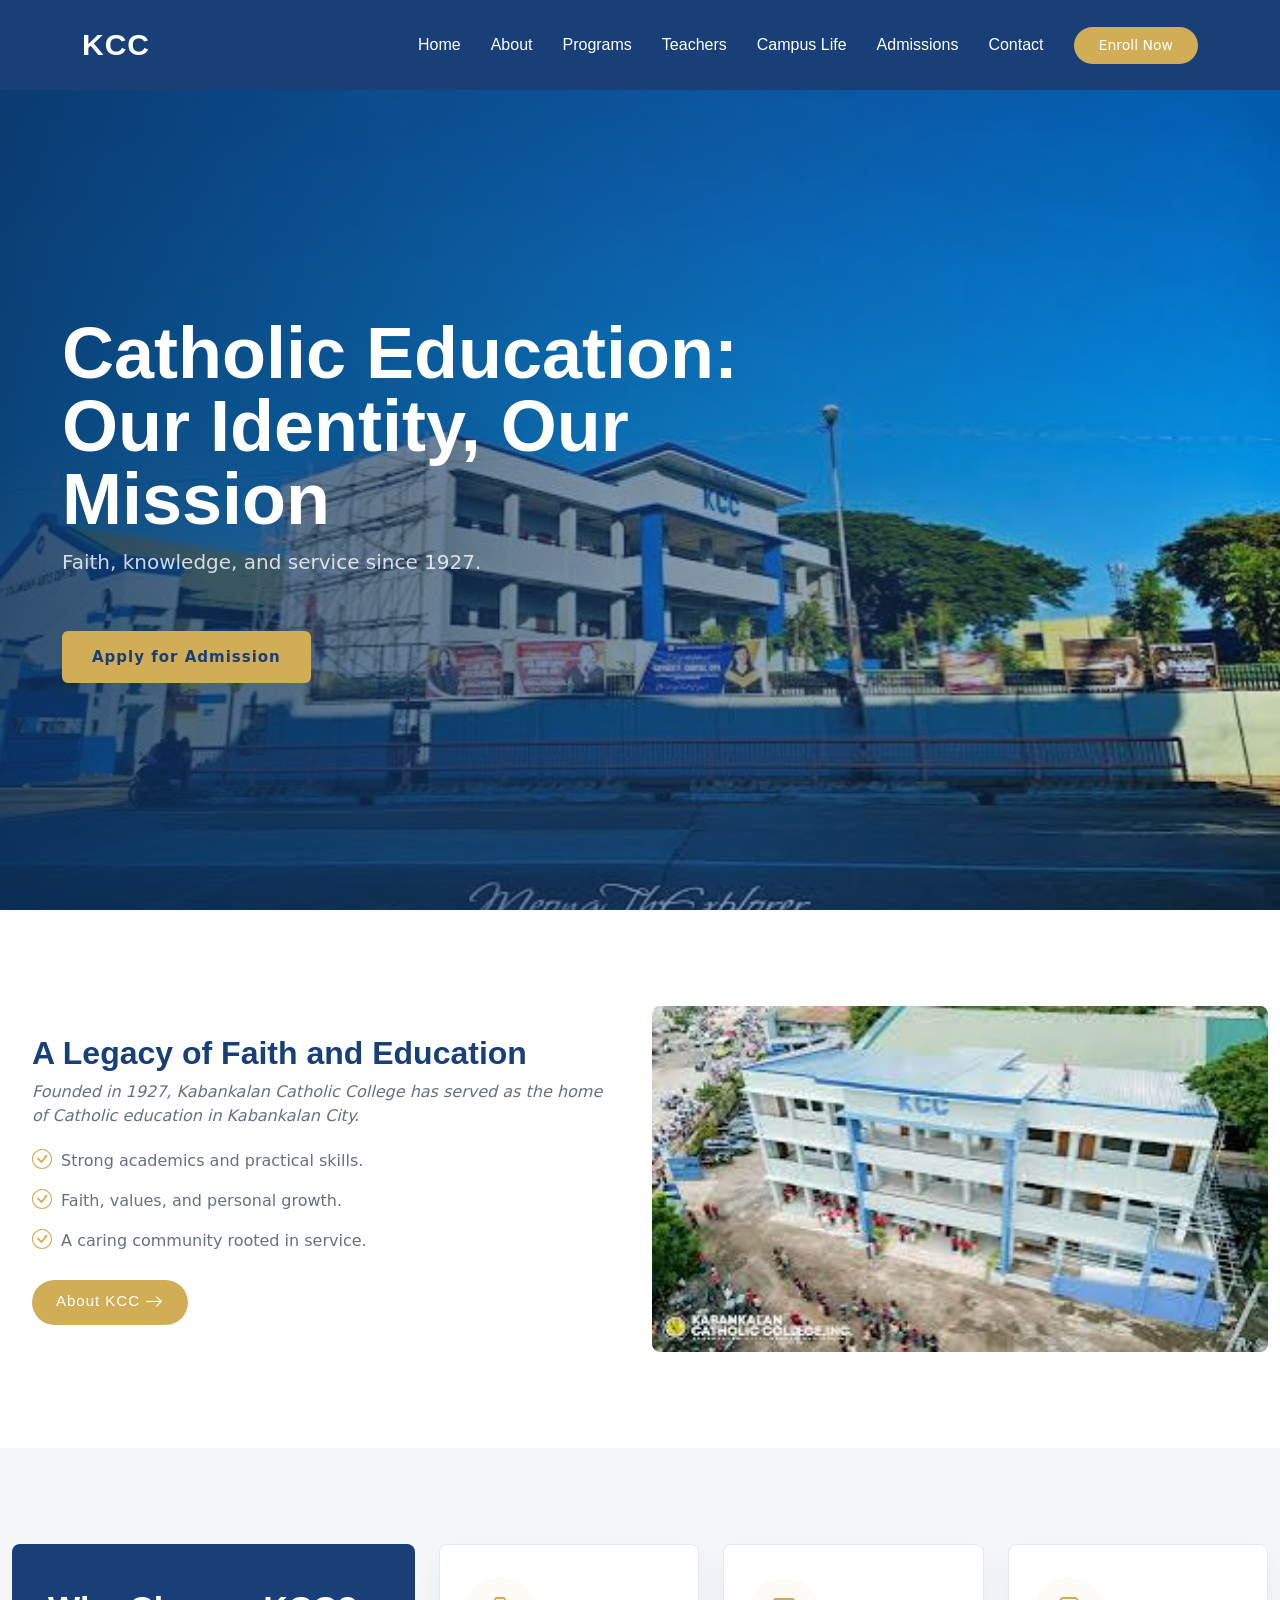
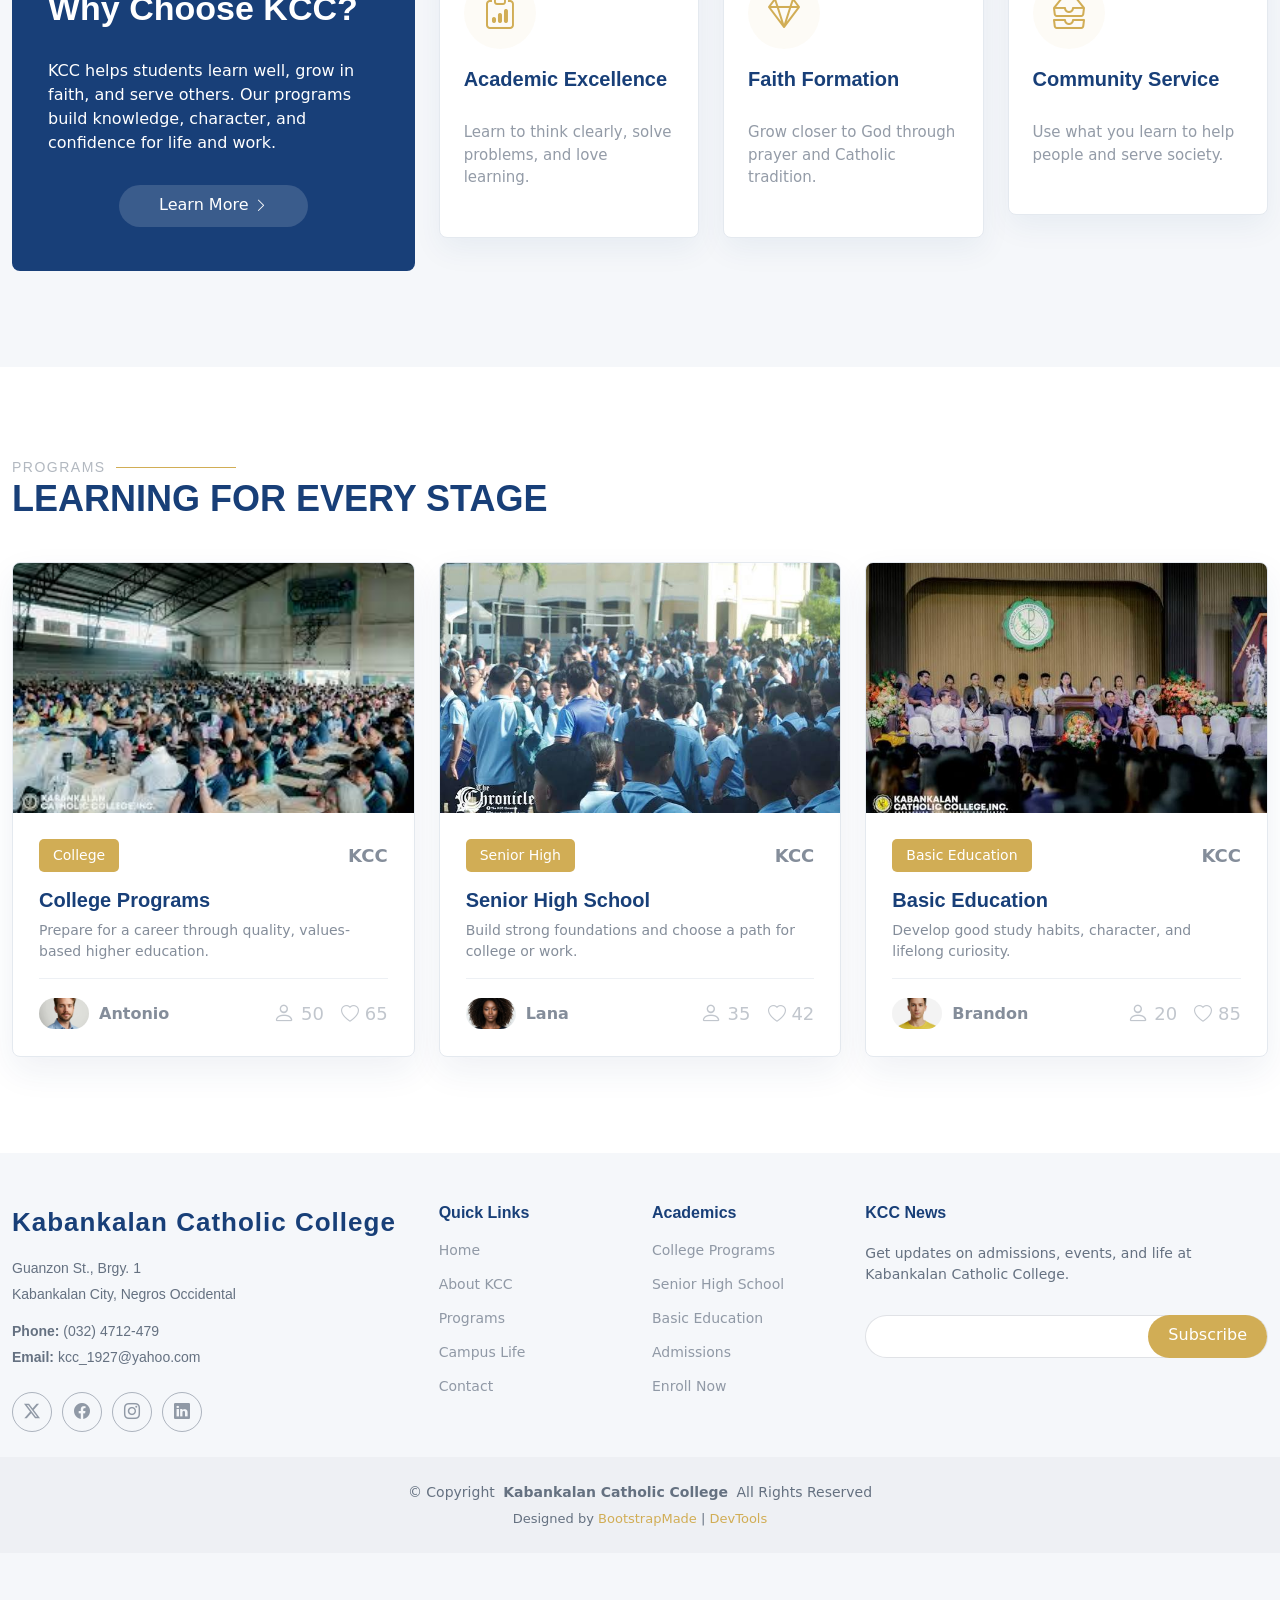
==== commit 6bff9882: "changing the picture" ====
--- a/index.html
+++ b/index.html
@@ -69,7 +69,7 @@
     <!-- Hero Section -->
     <section id="hero" class="hero section dark-background">
 
-      <img src="assets/img/hero-bg.jpg" alt="" data-aos="fade-in">
+      <img src="assets/img/picture/background.jpeg" alt="Kabankalan Catholic College campus" data-aos="fade-in">
 
       <div class="container">
         <h2 data-aos="fade-up" data-aos-delay="100">Catholic Education:<br>Our Identity, Our Mission</h2>
@@ -89,7 +89,7 @@
         <div class="row gy-4">
 
           <div class="col-lg-6 order-1 order-lg-2" data-aos="fade-up" data-aos-delay="100">
-            <img src="assets/img/picture/1.jpeg" class="img-fluid" alt="">
+            <img src="assets/img/picture/aerial.jpeg" class="img-fluid" alt="Aerial view of Kabankalan Catholic College">
           </div>
 
           <div class="col-lg-6 order-2 order-lg-1 content" data-aos="fade-up" data-aos-delay="200">
@@ -174,7 +174,7 @@
           <div class="col-lg-8 d-flex align-items-stretch">
             <div class="row gy-4" data-aos="fade-up" data-aos-delay="200">
 
-              <div class="col-xl-3 col-md-6">
+              <div class="col-xl-4">
                 <div class="icon-box d-flex flex-column justify-content-center align-items-center">
                   <i class="bi bi-clipboard-data"></i>
                   <h4>Academic Excellence</h4>
@@ -182,7 +182,7 @@
                 </div>
               </div><!-- End Icon Box -->
 
-              <div class="col-xl-3 col-md-6" data-aos="fade-up" data-aos-delay="300">
+              <div class="col-xl-4" data-aos="fade-up" data-aos-delay="300">
                 <div class="icon-box d-flex flex-column justify-content-center align-items-center">
                   <i class="bi bi-gem"></i>
                   <h4>Faith Formation</h4>
@@ -190,7 +190,7 @@
                 </div>
               </div><!-- End Icon Box -->
 
-              <div class="col-xl-3 col-md-6" data-aos="fade-up" data-aos-delay="400">
+              <div class="col-xl-4" data-aos="fade-up" data-aos-delay="400">
                 <div class="icon-box d-flex flex-column justify-content-center align-items-center">
                   <i class="bi bi-inboxes"></i>
                   <h4>Community Service</h4>
@@ -198,14 +198,6 @@
                 </div>
               </div><!-- End Icon Box -->
 
-              <div class="col-xl-3 col-md-6" data-aos="fade-up" data-aos-delay="500">
-                <div class="icon-box d-flex flex-column justify-content-center align-items-center">
-                  <i class="bi bi-heart"></i>
-                  <h4>Holistic Development</h4>
-                  <p>Grow in skills, confidence, character, and purpose.</p>
-                </div>
-              </div><!-- End Icon Box -->
-
             </div>
           </div>
 
@@ -224,84 +216,84 @@
 
           <div class="col-lg-3 col-md-4" data-aos="fade-up" data-aos-delay="100">
             <div class="features-item">
-              <i class="bi bi-eye" style="color: #cbbd82;"></i>
+              <i class="bi bi-eye" style="color: #ffbb2c;"></i>
               <h3><a href="courses.html" class="stretched-link">College Programs</a></h3>
             </div>
           </div><!-- End Feature Item -->
 
           <div class="col-lg-3 col-md-4" data-aos="fade-up" data-aos-delay="200">
             <div class="features-item">
-              <i class="bi bi-infinity" style="color: #72c7a3;"></i>
+              <i class="bi bi-infinity" style="color: #5578ff;"></i>
               <h3><a href="courses.html" class="stretched-link">Senior High School</a></h3>
             </div>
           </div><!-- End Feature Item -->
 
           <div class="col-lg-3 col-md-4" data-aos="fade-up" data-aos-delay="300">
             <div class="features-item">
-              <i class="bi bi-mortarboard" style="color: #9fd4bd;"></i>
+              <i class="bi bi-mortarboard" style="color: #e80368;"></i>
               <h3><a href="courses.html" class="stretched-link">Basic Education</a></h3>
             </div>
           </div><!-- End Feature Item -->
 
           <div class="col-lg-3 col-md-4" data-aos="fade-up" data-aos-delay="400">
             <div class="features-item">
-              <i class="bi bi-nut" style="color: #b3d6c6;"></i>
+              <i class="bi bi-nut" style="color: #e361ff;"></i>
               <h3><a href="about.html" class="stretched-link">Faith Formation</a></h3>
             </div>
           </div><!-- End Feature Item -->
 
           <div class="col-lg-3 col-md-4" data-aos="fade-up" data-aos-delay="500">
             <div class="features-item">
-              <i class="bi bi-shuffle" style="color: #87cbb1;"></i>
+              <i class="bi bi-shuffle" style="color: #47aeff;"></i>
               <h3><a href="events.html" class="stretched-link">Campus Activities</a></h3>
             </div>
           </div><!-- End Feature Item -->
 
           <div class="col-lg-3 col-md-4" data-aos="fade-up" data-aos-delay="600">
             <div class="features-item">
-              <i class="bi bi-star" style="color: #d3c58f;"></i>
+              <i class="bi bi-star" style="color: #ffa76e;"></i>
               <h3><a href="trainers.html" class="stretched-link">Guiding Teachers</a></h3>
             </div>
           </div><!-- End Feature Item -->
 
           <div class="col-lg-3 col-md-4" data-aos="fade-up" data-aos-delay="700">
             <div class="features-item">
-              <i class="bi bi-x-diamond" style="color: #86c8b0;"></i>
+              <i class="bi bi-x-diamond" style="color: #11dbcf;"></i>
               <h3><a href="events.html" class="stretched-link">Community Service</a></h3>
             </div>
           </div><!-- End Feature Item -->
 
           <div class="col-lg-3 col-md-4" data-aos="fade-up" data-aos-delay="800">
             <div class="features-item">
-              <i class="bi bi-camera-video" style="color: #72c7a3;"></i>
+              <i class="bi bi-camera-video" style="color: #4233ff;"></i>
               <h3><a href="pricing.html" class="stretched-link">Admissions</a></h3>
             </div>
           </div><!-- End Feature Item -->
 
           <div class="col-lg-3 col-md-4" data-aos="fade-up" data-aos-delay="900">
             <div class="features-item">
-              <i class="bi bi-command" style="color: #cbbd82;"></i>
+              <i class="bi bi-command" style="color: #b2904f;"></i>
               <h3><a href="about.html" class="stretched-link">Our Mission</a></h3>
             </div>
           </div><!-- End Feature Item -->
 
           <div class="col-lg-3 col-md-4" data-aos="fade-up" data-aos-delay="1000">
             <div class="features-item">
-              <i class="bi bi-dribbble" style="color: #9fd4bd;"></i>
+              <i class="bi bi-dribbble" style="color: #b20969;"></i>
               <h3><a href="courses.html" class="stretched-link">Student Growth</a></h3>
             </div>
           </div><!-- End Feature Item -->
 
           <div class="col-lg-3 col-md-4" data-aos="fade-up" data-aos-delay="1100">
             <div class="features-item">
-              <i class="bi bi-activity" style="color: #b8b07d;"></i>
+              <i class="bi bi-activity" style="color: #ff5828;"></i>
               <h3><a href="events.html" class="stretched-link">Campus Life</a></h3>
             </div>
           </div><!-- End Feature Item -->
 
           <div class="col-lg-3 col-md-4" data-aos="fade-up" data-aos-delay="1200">
             <div class="features-item">
-              <i class="bi bi-brightness-high" style="color: #72c7a3;"></i>
+              <i class="bi bi-brightness-high" style="color: #29cc61;"></i>
               <h3><a href="contact.html" class="stretched-link">Contact KCC</a></h3>
             </div>
           </div><!-- End Feature Item -->
@@ -327,7 +319,7 @@
 
           <div class="col-lg-4 col-md-6 d-flex align-items-stretch" data-aos="zoom-in" data-aos-delay="100">
             <div class="course-item">
-              <img src="assets/img/picture/students.jpeg" class="img-fluid" alt="...">
+              <img src="assets/img/picture/students.jpeg" class="img-fluid" alt="KCC students in a campus activity">
               <div class="course-content">
                 <div class="d-flex justify-content-between align-items-center mb-3">
                   <p class="category">College</p>
@@ -338,11 +330,13 @@
                 <p class="description">Prepare for a career through quality, values-based higher education.</p>
                 <div class="trainer d-flex justify-content-between align-items-center">
                   <div class="trainer-profile d-flex align-items-center">
-                    <i class="bi bi-mortarboard fs-4 me-2"></i>
-                    <span class="trainer-link">Higher Education</span>
+                    <img src="assets/img/person/person-m-7.webp" class="img-fluid" alt="">
+                    <a href="" class="trainer-link">Antonio</a>
                   </div>
                   <div class="trainer-rank d-flex align-items-center">
-                    <i class="bi bi-arrow-right"></i>
+                    <i class="bi bi-person user-icon"></i>&nbsp;50
+                    &nbsp;&nbsp;
+                    <i class="bi bi-heart heart-icon"></i>&nbsp;65
                   </div>
                 </div>
               </div>
@@ -351,7 +345,7 @@
 
           <div class="col-lg-4 col-md-6 d-flex align-items-stretch mt-4 mt-md-0" data-aos="zoom-in" data-aos-delay="200">
             <div class="course-item">
-              <img src="assets/img/picture/assembly.jpeg" class="img-fluid" alt="...">
+              <img src="assets/img/picture/classroom.jpeg" class="img-fluid" alt="KCC students in class">
               <div class="course-content">
                 <div class="d-flex justify-content-between align-items-center mb-3">
                   <p class="category">Senior High</p>
@@ -362,11 +356,13 @@
                 <p class="description">Build strong foundations and choose a path for college or work.</p>
                 <div class="trainer d-flex justify-content-between align-items-center">
                   <div class="trainer-profile d-flex align-items-center">
-                    <i class="bi bi-mortarboard fs-4 me-2"></i>
-                    <span class="trainer-link">Grades 11-12</span>
+                    <img src="assets/img/person/person-f-14.webp" class="img-fluid" alt="">
+                    <a href="" class="trainer-link">Lana</a>
                   </div>
                   <div class="trainer-rank d-flex align-items-center">
-                    <i class="bi bi-arrow-right"></i>
+                    <i class="bi bi-person user-icon"></i>&nbsp;35
+                    &nbsp;&nbsp;
+                    <i class="bi bi-heart heart-icon"></i>&nbsp;42
                   </div>
                 </div>
               </div>
@@ -375,7 +371,7 @@
 
           <div class="col-lg-4 col-md-6 d-flex align-items-stretch mt-4 mt-lg-0" data-aos="zoom-in" data-aos-delay="300">
             <div class="course-item">
-              <img src="assets/img/picture/classroom.jpeg" class="img-fluid" alt="...">
+              <img src="assets/img/picture/assembly.jpeg" class="img-fluid" alt="KCC student assembly">
               <div class="course-content">
                 <div class="d-flex justify-content-between align-items-center mb-3">
                   <p class="category">Basic Education</p>
@@ -386,11 +382,13 @@
                 <p class="description">Develop good study habits, character, and lifelong curiosity.</p>
                 <div class="trainer d-flex justify-content-between align-items-center">
                   <div class="trainer-profile d-flex align-items-center">
-                    <i class="bi bi-mortarboard fs-4 me-2"></i>
-                    <span class="trainer-link">Elementary and High School</span>
+                    <img src="assets/img/person/person-m-12.webp" class="img-fluid" alt="">
+                    <a href="" class="trainer-link">Brandon</a>
                   </div>
                   <div class="trainer-rank d-flex align-items-center">
-                    <i class="bi bi-arrow-right"></i>
+                    <i class="bi bi-person user-icon"></i>&nbsp;20
+                    &nbsp;&nbsp;
+                    <i class="bi bi-heart heart-icon"></i>&nbsp;85
                   </div>
                 </div>
               </div>
